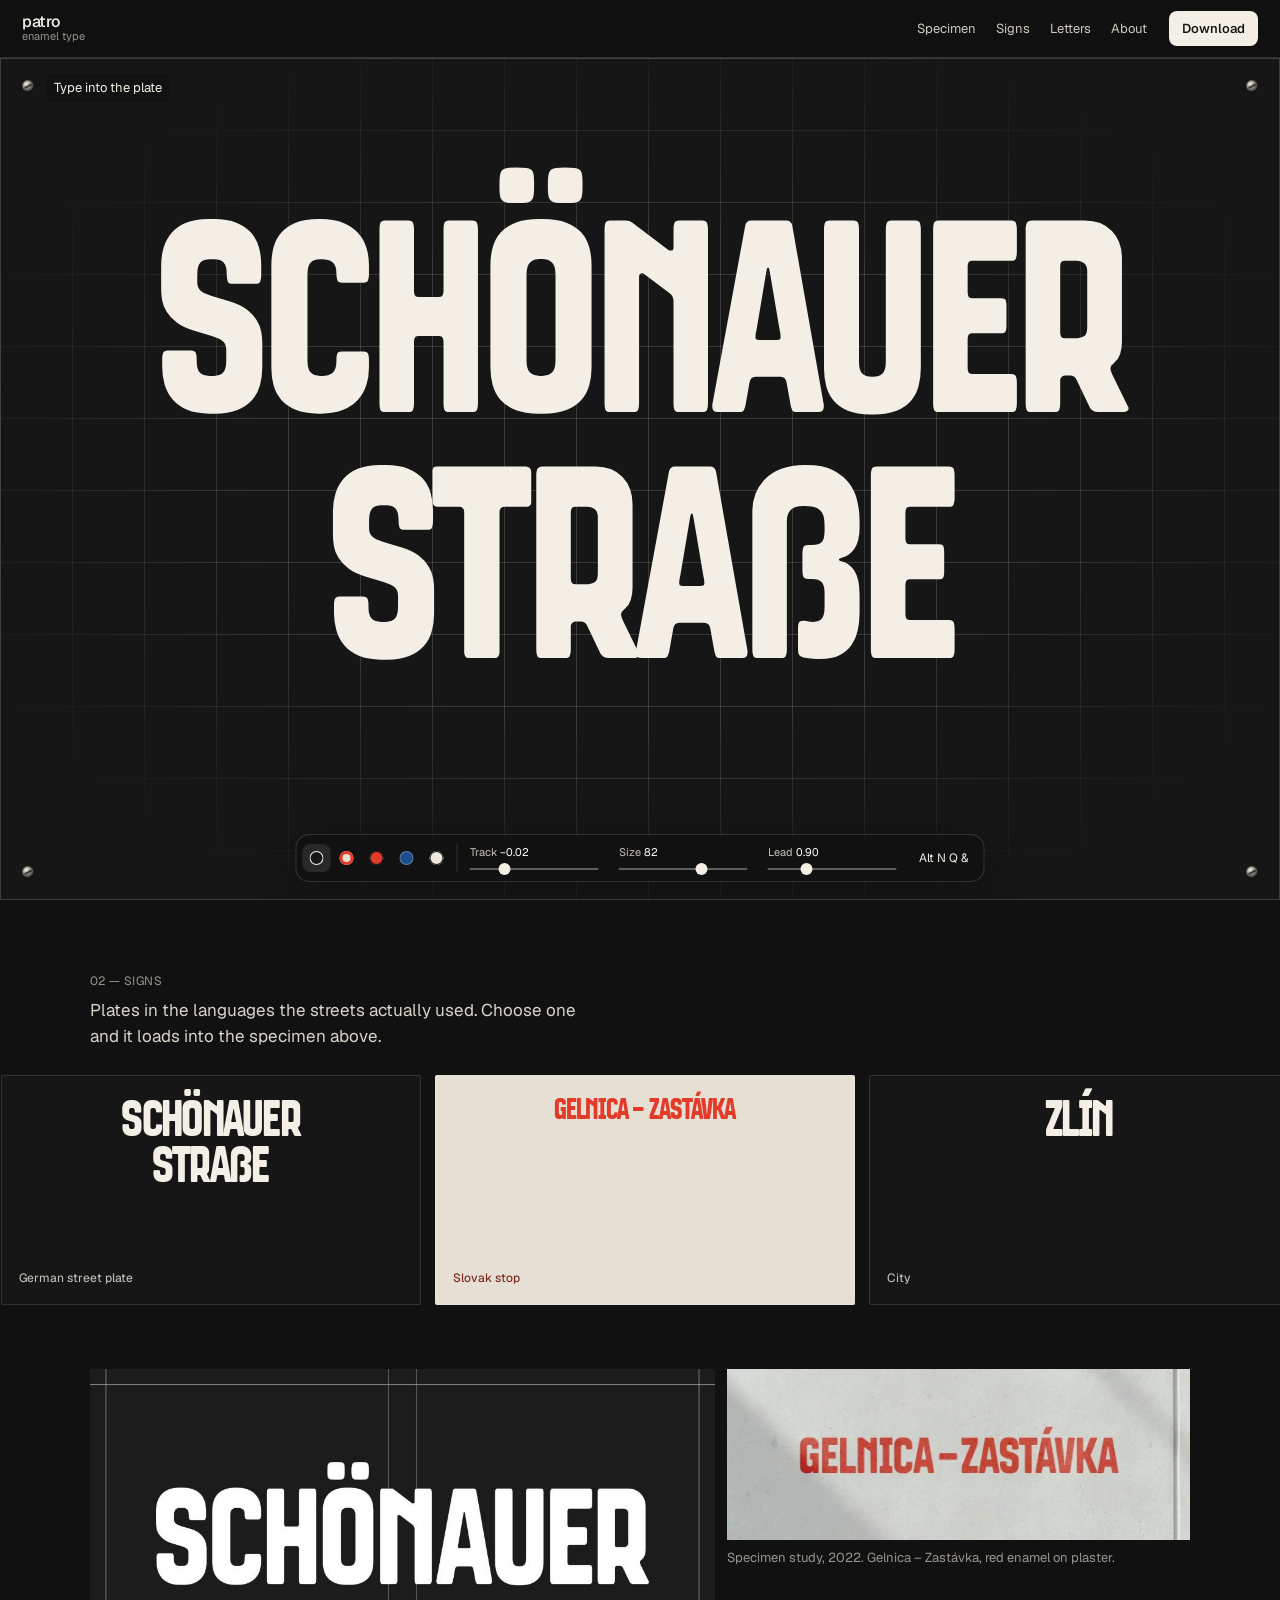
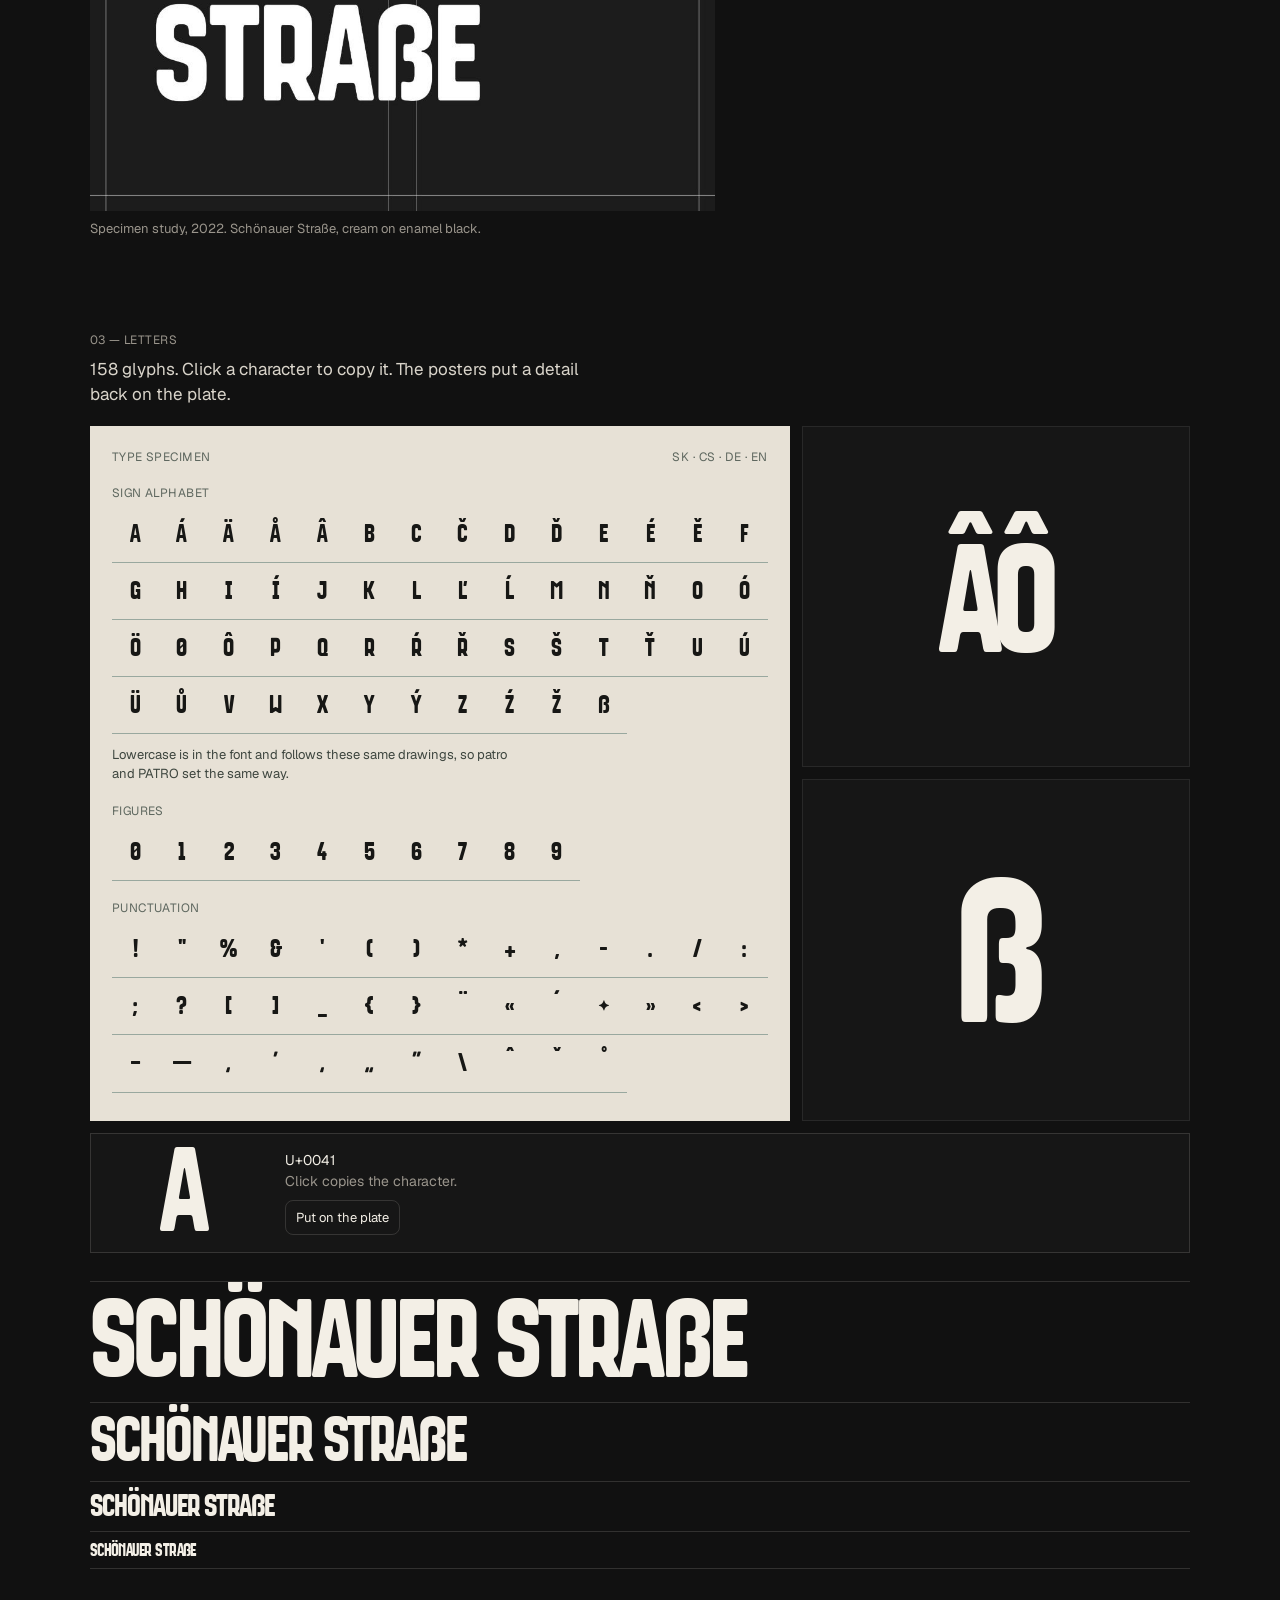
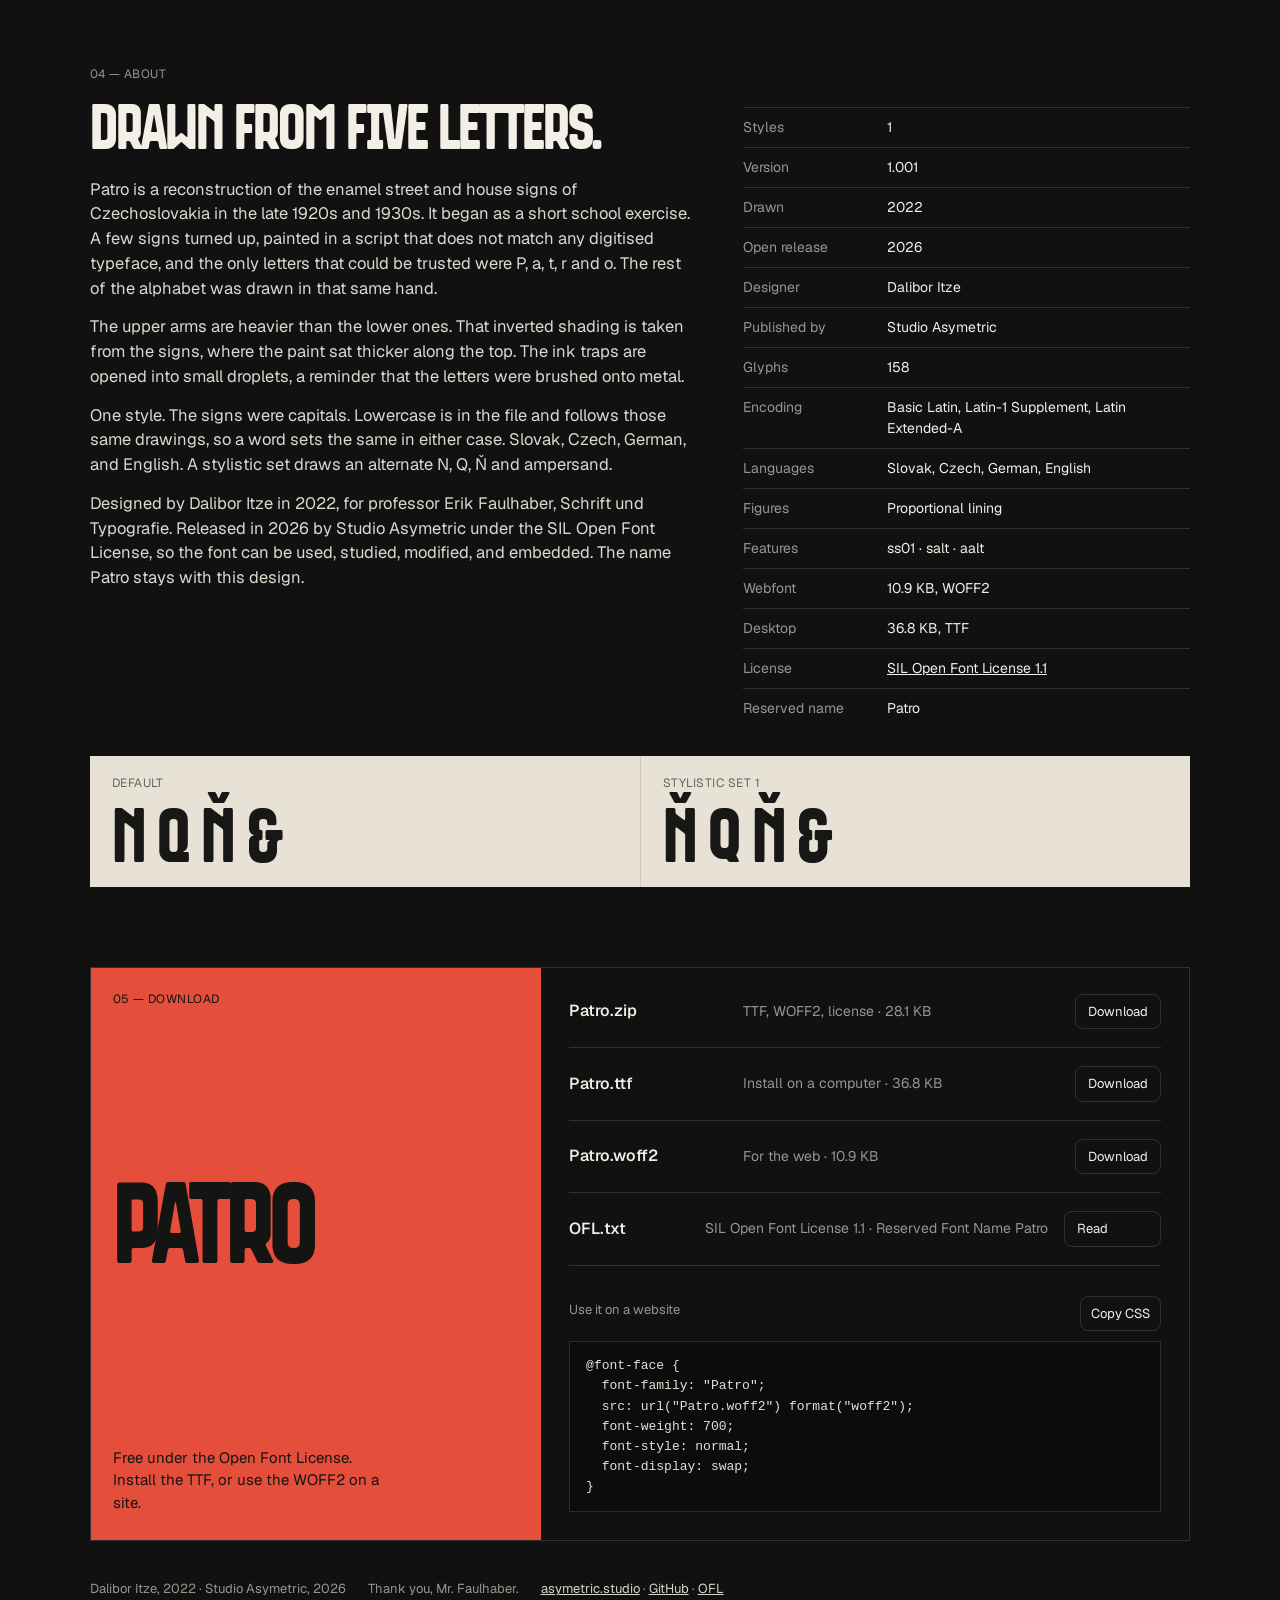
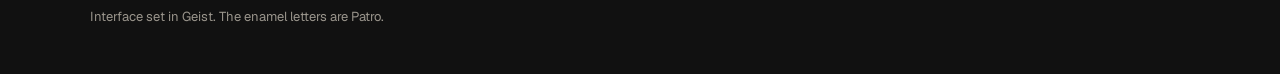
==== index.html @ 63fb7def "Publish Patro as an open enamel specimen. Release the 2022 drawings under the SIL Open Font License " ====
<!DOCTYPE html>
<html lang="en">
<head>
  <meta charset="utf-8">
  <meta name="viewport" content="width=device-width, initial-scale=1">
  <title>Patro — enamel sign typeface</title>
  <meta name="author" content="Dalibor Itze">
  <meta name="description" content="Patro is a free typeface reconstructed from Czechoslovak enamel signs of the late 1920s and 1930s. Type a sign, then download the font.">
  <link rel="canonical" href="https://patro.asymetric.studio/">
  <meta property="og:title" content="Patro — enamel sign typeface">
  <meta property="og:description" content="A free reconstruction of Czechoslovak enamel signs. Type into the plate, then take the font home.">
  <meta property="og:image" content="https://patro.asymetric.studio/og.jpg">
  <meta property="og:url" content="https://patro.asymetric.studio/">
  <meta property="og:type" content="website">
  <meta name="twitter:card" content="summary_large_image">
  <meta name="theme-color" content="#111111">
  <link rel="icon" href="/favicon-32.png" type="image/png" sizes="32x32">
  <link rel="apple-touch-icon" href="/apple-touch-icon.png">
  <link rel="manifest" href="/site.webmanifest">
  <link rel="preload" href="/fonts/Patro.woff2" as="font" type="font/woff2" crossorigin>
  <link rel="stylesheet" href="/css/site.css">
</head>
<body>
  <a class="skip" href="#editor">Skip to the sign</a>

  <header class="nav">
    <a class="brand" href="#specimen">
      <span class="brand-name">patro</span>
      <span class="brand-meta">enamel type</span>
    </a>
    <nav class="nav-links" aria-label="Sections">
      <a href="#specimen">Specimen</a>
      <a href="#signs">Signs</a>
      <a href="#letters">Letters</a>
      <a href="#about">About</a>
    </nav>
    <a class="nav-download" href="/download/Patro.zip" download="Patro.zip">Download</a>
  </header>

  <main>
    <section class="stage" id="specimen" data-ink="noir">
      <span class="screw s1" aria-hidden="true"></span>
      <span class="screw s2" aria-hidden="true"></span>
      <span class="screw s3" aria-hidden="true"></span>
      <span class="screw s4" aria-hidden="true"></span>
      <p class="hint" id="hint">Type into the plate</p>
      <div
        id="editor"
        class="editor live-type"
        contenteditable="true"
        role="textbox"
        aria-multiline="true"
        aria-label="Sign text"
        spellcheck="false"
        autocorrect="off"
        autocapitalize="off"
      >SCHÖNAUER
STRAßE</div>

      <div class="dock" role="toolbar" aria-label="Sign controls">
        <div class="inks" role="radiogroup" aria-label="Plate colour">
          <button type="button" class="ink" role="radio" data-ink="noir" aria-checked="true" aria-label="Noir, cream on black"></button>
          <button type="button" class="ink" role="radio" data-ink="rouge" aria-checked="false" aria-label="Rouge, red on plaster"></button>
          <button type="button" class="ink" role="radio" data-ink="brick" aria-checked="false" aria-label="Brick, black on red"></button>
          <button type="button" class="ink" role="radio" data-ink="cislo" aria-checked="false" aria-label="House number, blue on cream"></button>
          <button type="button" class="ink" role="radio" data-ink="paper" aria-checked="false" aria-label="Paper, black on a workshop sheet"></button>
        </div>
        <label class="slider">
          <span>Track <output id="trackOut">−0.02</output></span>
          <input id="track" type="range" min="-8" max="16" step="1" value="-2" aria-label="Tracking">
        </label>
        <label class="slider">
          <span>Size <output id="sizeOut">82</output></span>
          <input id="size" type="range" min="48" max="100" step="1" value="82" aria-label="Size">
        </label>
        <label class="slider">
          <span>Lead <output id="leadOut">0.90</output></span>
          <input id="lead" type="range" min="78" max="120" step="1" value="90" aria-label="Leading">
        </label>
        <button type="button" class="dock-toggle" id="ss01" aria-pressed="false" title="Alternate drawings for N, Q, Ň and ampersand">Alt N Q &amp;</button>
        <p class="missing" id="missing" hidden></p>
      </div>
    </section>

    <section id="signs" class="block">
      <div class="sec-head">
        <p class="sec-kicker">02 — Signs</p>
        <p class="sec-lead">Plates in the languages the streets actually used. Choose one and it loads into the specimen above.</p>
      </div>
      <div class="rail" id="rail" tabindex="0" aria-label="Sign showcases"></div>
    </section>

    <section class="studies" aria-label="Specimen studies">
      <figure class="study">
        <img src="/media/schonauer.jpg" width="1024" height="724" alt="Schönauer Straße set in Patro, cream letters on a black plate with a drawing grid.">
        <figcaption>Specimen study, 2022. Schönauer Straße, cream on enamel black.</figcaption>
      </figure>
      <figure class="study">
        <img src="/media/gelnica.jpg" width="1024" height="377" alt="Gelnica – Zastávka set in Patro, red letters on a plaster wall." loading="lazy">
        <figcaption>Specimen study, 2022. Gelnica – Zastávka, red enamel on plaster.</figcaption>
      </figure>
    </section>

    <section id="letters" class="block">
      <div class="sec-head">
        <p class="sec-kicker">03 — Letters</p>
        <p class="sec-lead">158 glyphs. Click a character to copy it. The posters put a detail back on the plate.</p>
      </div>

      <div class="letters-top">
        <div class="sheet">
          <header class="sheet-head">
            <span>Type specimen</span>
            <span>SK · CS · DE · EN</span>
          </header>
          <p class="sheet-label">Sign alphabet</p>
          <div class="glyphs" id="glyphsUpper"></div>
          <p class="sheet-note">Lowercase is in the font and follows these same drawings, so patro and PATRO set the same way.</p>
          <p class="sheet-label">Figures</p>
          <div class="glyphs" id="glyphsFigures"></div>
          <p class="sheet-label">Punctuation</p>
          <div class="glyphs" id="glyphsPunct"></div>
          <div id="glyphsMoreWrap" hidden>
            <p class="sheet-label">More</p>
            <div class="glyphs" id="glyphsMore"></div>
          </div>
          <noscript><p>The character map is drawn with JavaScript. The font files further down can be downloaded without it.</p></noscript>
        </div>
        <div class="posters">
          <button type="button" class="poster live-type" data-text="ÂÔ" data-ink="noir">ÂÔ</button>
          <button type="button" class="poster live-type poster-sz" data-text="ß" data-ink="noir">ß</button>
        </div>
      </div>

      <div class="inspector" id="inspector" hidden>
        <span class="inspector-char live-type" id="inspectorChar">A</span>
        <div class="inspector-copy">
          <p id="inspectorCode">U+0041</p>
          <p id="inspectorStatus">Click copies the character.</p>
          <button type="button" id="putOnPlate">Put on the plate</button>
        </div>
      </div>

      <div class="waterfall" aria-label="Sizes">
        <p class="live-type" style="font-size: clamp(64px, 9vw, 112px)">SCHÖNAUER STRAßE</p>
        <p class="live-type" style="font-size: clamp(40px, 5vw, 64px)">SCHÖNAUER STRAßE</p>
        <p class="live-type" style="font-size: 32px">SCHÖNAUER STRAßE</p>
        <p class="live-type" style="font-size: 18px">SCHÖNAUER STRAßE</p>
      </div>
    </section>

    <section id="about" class="block">
      <div class="sec-head">
        <p class="sec-kicker">04 — About</p>
      </div>
      <div class="about-grid">
        <div class="essay">
          <h1 class="about-display live-type">Drawn from five letters.</h1>
          <p>Patro is a reconstruction of the enamel street and house signs of Czechoslovakia in the late 1920s and 1930s. It began as a short school exercise. A few signs turned up, painted in a script that does not match any digitised typeface, and the only letters that could be trusted were P, a, t, r and o. The rest of the alphabet was drawn in that same hand.</p>
          <p>The upper arms are heavier than the lower ones. That inverted shading is taken from the signs, where the paint sat thicker along the top. The ink traps are opened into small droplets, a reminder that the letters were brushed onto metal.</p>
          <p>One style. The signs were capitals. Lowercase is in the file and follows those same drawings, so a word sets the same in either case. Slovak, Czech, German, and English. A stylistic set draws an alternate N, Q, Ň and ampersand.</p>
          <p>Designed by Dalibor Itze in 2022, for professor Erik Faulhaber, Schrift und Typografie. Released in 2026 by Studio Asymetric under the SIL Open Font License, so the font can be used, studied, modified, and embedded. The name Patro stays with this design.</p>
        </div>
        <dl class="specs">
          <div><dt>Styles</dt><dd>1</dd></div>
          <div><dt>Version</dt><dd>1.001</dd></div>
          <div><dt>Drawn</dt><dd>2022</dd></div>
          <div><dt>Open release</dt><dd>2026</dd></div>
          <div><dt>Designer</dt><dd>Dalibor Itze</dd></div>
          <div><dt>Published by</dt><dd>Studio Asymetric</dd></div>
          <div><dt>Glyphs</dt><dd>158</dd></div>
          <div><dt>Encoding</dt><dd>Basic Latin, Latin-1 Supplement, Latin Extended-A</dd></div>
          <div><dt>Languages</dt><dd>Slovak, Czech, German, English</dd></div>
          <div><dt>Figures</dt><dd>Proportional lining</dd></div>
          <div><dt>Features</dt><dd>ss01 · salt · aalt</dd></div>
          <div><dt>Webfont</dt><dd>10.9 KB, WOFF2</dd></div>
          <div><dt>Desktop</dt><dd>36.8 KB, TTF</dd></div>
          <div><dt>License</dt><dd><a href="/fonts/OFL.txt">SIL Open Font License 1.1</a></dd></div>
          <div><dt>Reserved name</dt><dd>Patro</dd></div>
        </dl>
      </div>

      <div class="alts" aria-label="Stylistic set 1">
        <figure>
          <figcaption>Default</figcaption>
          <p class="alt-sample">N Q Ň &amp;</p>
        </figure>
        <figure>
          <figcaption>Stylistic set 1</figcaption>
          <p class="alt-sample alt-ss01">N Q Ň &amp;</p>
        </figure>
      </div>
    </section>

    <section id="download" class="get" aria-labelledby="download-title">
      <div class="get-plate">
        <p class="get-kicker">05 — Download</p>
        <h2 id="download-title" class="get-word live-type">PATRO</h2>
        <p class="get-note">Free under the Open Font License. Install the TTF, or use the WOFF2 on a site.</p>
      </div>
      <div class="get-files">
        <a class="file" href="/download/Patro.zip" download="Patro.zip">
          <span class="file-name">Patro.zip</span>
          <span class="file-meta">TTF, WOFF2, license · 28.1 KB</span>
          <span class="file-go">Download</span>
        </a>
        <a class="file" href="/fonts/Patro.ttf" download="Patro.ttf">
          <span class="file-name">Patro.ttf</span>
          <span class="file-meta">Install on a computer · 36.8 KB</span>
          <span class="file-go">Download</span>
        </a>
        <a class="file" href="/fonts/Patro.woff2" download="Patro.woff2">
          <span class="file-name">Patro.woff2</span>
          <span class="file-meta">For the web · 10.9 KB</span>
          <span class="file-go">Download</span>
        </a>
        <a class="file" href="/fonts/OFL.txt">
          <span class="file-name">OFL.txt</span>
          <span class="file-meta">SIL Open Font License 1.1 · Reserved Font Name Patro</span>
          <span class="file-go">Read</span>
        </a>

        <div class="snippet">
          <div class="snippet-bar">
            <span>Use it on a website</span>
            <button type="button" id="copyCss">Copy CSS</button>
          </div>
          <pre id="cssSnippet">@font-face {
  font-family: "Patro";
  src: url("Patro.woff2") format("woff2");
  font-weight: 700;
  font-style: normal;
  font-display: swap;
}</pre>
        </div>
      </div>
    </section>
  </main>

  <footer class="colophon">
    <p>Dalibor Itze, 2022 · Studio Asymetric, 2026</p>
    <p>Thank you, Mr. Faulhaber.</p>
    <p>
      <a href="https://asymetric.studio">asymetric.studio</a>
      <span aria-hidden="true"> · </span>
      <a href="https://github.com/studio-asymetric/patro">GitHub</a>
      <span aria-hidden="true"> · </span>
      <a href="/fonts/OFL.txt">OFL</a>
    </p>
    <p class="colophon-quiet">Interface set in Geist. The enamel letters are Patro.</p>
  </footer>

  <script src="/js/site.js"></script>
</body>
</html>
---- css/site.css ----
@font-face {
  font-family: "Patro";
  src: url("/fonts/Patro.woff2") format("woff2"),
       url("/fonts/Patro.ttf") format("truetype");
  font-weight: 700;
  font-style: normal;
  font-display: swap;
}

@font-face {
  font-family: Geist;
  src: url("/fonts/Geist-latin.woff2") format("woff2");
  font-weight: 100 900;
  font-style: normal;
  font-display: swap;
  unicode-range: U+0000-00FF, U+0131, U+0152-0153, U+02BB-02BC, U+02C6, U+02DA, U+02DC, U+0304, U+0308, U+0329, U+2000-206F, U+20AC, U+2122, U+2191, U+2193, U+2212, U+2215, U+FEFF, U+FFFD;
}

@font-face {
  font-family: Geist;
  src: url("/fonts/Geist-latin-ext.woff2") format("woff2");
  font-weight: 100 900;
  font-style: normal;
  font-display: swap;
  unicode-range: U+0100-02BA, U+02BD-02C5, U+02C7-02CC, U+02CE-02D7, U+02DD-02FF, U+0304, U+0308, U+0329, U+1D00-1DBF, U+1E00-1E9F, U+1EF2-1EFF, U+2020, U+20A0-20AB, U+20AD-20C0, U+2113, U+2C60-2C7F, U+A720-A7FF;
}

:root {
  --bg: #111111;
  --cream: #f3efe6;
  --muted: #9a958c;
  --line: rgba(243, 239, 230, 0.14);
  --red: #e23b2a;
  --plaster: #e6e0d4;
  --cobalt: #1d4e89;
  --sheet: #e7e1d6;
  --grid-teal: rgba(90, 122, 116, 0.55);
  --dock: rgba(17, 17, 17, 0.9);
  --nav-h: 58px;
  color-scheme: dark;
}

*,
*::before,
*::after { box-sizing: border-box; }

html { scroll-behavior: smooth; }

body {
  margin: 0;
  background: var(--bg);
  color: var(--cream);
  font-family: Geist, "Segoe UI", system-ui, sans-serif;
  font-weight: 400;
  font-size: 16px;
  line-height: 1.5;
  text-rendering: optimizeLegibility;
}

::selection {
  background: var(--red);
  color: var(--cream);
}

:focus-visible {
  outline: 2px solid var(--red);
  outline-offset: 3px;
}

button,
input { font: inherit; color: inherit; }

a { color: inherit; }

img { max-width: 100%; height: auto; display: block; }

.live-type,
.alt-sample,
.editor,
.glyph,
.poster,
.get-word {
  font-family: "Patro", sans-serif;
  font-weight: 700;
  font-synthesis: none;
}

body[data-ss01="on"] .live-type {
  font-feature-settings: "ss01" 1;
}

.skip {
  position: absolute;
  left: 12px;
  top: -48px;
  background: var(--cream);
  color: #141413;
  padding: 8px 12px;
  z-index: 40;
}

.skip:focus { top: 10px; }

/* Navigation */

.nav {
  position: sticky;
  top: 0;
  z-index: 20;
  height: var(--nav-h);
  display: flex;
  align-items: center;
  gap: 22px;
  padding: 0 22px;
  background: rgba(17, 17, 17, 0.92);
  backdrop-filter: blur(16px);
  border-bottom: 1px solid var(--line);
}

.brand {
  display: flex;
  flex-direction: column;
  text-decoration: none;
  line-height: 1.05;
  min-width: 92px;
}

.brand-name {
  font-size: 16px;
  font-weight: 520;
  letter-spacing: -0.02em;
}

.brand-meta {
  font-size: 11px;
  color: var(--muted);
}

.nav-links {
  display: flex;
  gap: 20px;
  margin-left: auto;
}

.nav-links a {
  text-decoration: none;
  font-size: 13px;
  color: #cfcabe;
}

.nav-links a:hover { color: white; }

.nav-download {
  text-decoration: none;
  background: var(--cream);
  color: #161616;
  font-size: 13px;
  font-weight: 560;
  padding: 8px 13px;
  border-radius: 8px;
}

.nav-download:hover { background: var(--red); color: var(--cream); }

/* Stage */

.stage {
  scroll-margin-top: var(--nav-h);
  --plate: #161616;
  --ink: #f3efe6;
  --grid: rgba(243, 239, 230, 0.16);
  --rim: rgba(243, 239, 230, 0.18);
  --quiet: rgba(243, 239, 230, 0.66);
  position: relative;
  min-height: calc(100svh - var(--nav-h));
  display: flex;
  align-items: center;
  justify-content: center;
  padding: 64px 7vw 124px;
  background: var(--plate);
  color: var(--ink);
  box-shadow: inset 0 0 0 1px var(--rim);
  cursor: text;
  overflow: hidden;
}

.stage[data-ink="rouge"] {
  --plate: #e6e0d4;
  --ink: #e23b2a;
  --grid: rgba(20, 20, 19, 0.12);
  --rim: rgba(20, 20, 19, 0.18);
  --quiet: #7a241c;
}

.stage[data-ink="brick"] {
  --plate: #e23b2a;
  --ink: #141413;
  --grid: rgba(20, 20, 19, 0.16);
  --rim: rgba(20, 20, 19, 0.28);
  --quiet: rgba(20, 20, 19, 0.72);
}

.stage[data-ink="cislo"] {
  --plate: #f4f0e6;
  --ink: #1d4e89;
  --grid: rgba(29, 78, 137, 0.18);
  --rim: rgba(29, 78, 137, 0.28);
  --quiet: #163e6e;
}

.stage[data-ink="paper"] {
  --plate: #efeae1;
  --ink: #171715;
  --grid: rgba(90, 122, 116, 0.55);
  --rim: rgba(20, 20, 19, 0.16);
  --quiet: rgba(20, 20, 19, 0.62);
}

.stage::before {
  content: "";
  position: absolute;
  inset: 0;
  background-image:
    linear-gradient(var(--grid) 1px, transparent 1px),
    linear-gradient(90deg, var(--grid) 1px, transparent 1px);
  background-size: 72px 72px;
  mask-image: radial-gradient(ellipse at center, #000 42%, transparent 80%);
  pointer-events: none;
}

.hint {
  position: absolute;
  top: 16px;
  left: 46px;
  margin: 0;
  z-index: 2;
  font-size: 13px;
  color: var(--cream);
  background: rgba(17, 17, 17, 0.78);
  border-radius: 6px;
  padding: 4px 8px;
  pointer-events: none;
}

.hint.is-gone { display: none; }

.editor {
  position: relative;
  z-index: 2;
  margin: 0;
  max-width: 100%;
  text-align: center;
  white-space: pre;
  font-size: clamp(48px, 10vw, 140px);
  line-height: var(--lead, 0.9);
  letter-spacing: var(--track, -0.02em);
  caret-color: var(--red);
  outline: none;
}

.stage[data-ink="brick"] .editor,
.stage[data-ink="paper"] .editor { caret-color: var(--ink); }

.editor:focus-visible {
  outline: none;
}

.screw {
  position: absolute;
  z-index: 2;
  width: 12px;
  height: 12px;
  border-radius: 50%;
  background:
    radial-gradient(circle at 35% 32%, #f4f0e6, #8a857c 42%, #2c2b28 74%);
  box-shadow: inset 0 0 0 1px rgba(0, 0, 0, 0.45), 0 1px 1px rgba(0, 0, 0, 0.35);
  pointer-events: none;
}

.screw::after {
  content: "";
  position: absolute;
  left: 2px;
  right: 2px;
  top: 50%;
  height: 1.5px;
  background: rgba(20, 20, 19, 0.72);
  transform: translateY(-50%) rotate(-28deg);
}

.s1 { top: 22px; left: 22px; }
.s2 { top: 22px; right: 22px; }
.s3 { bottom: 22px; left: 22px; }
.s4 { bottom: 22px; right: 22px; }

.dock {
  position: absolute;
  z-index: 3;
  left: 50%;
  bottom: 18px;
  transform: translateX(-50%);
  width: max-content;
  max-width: calc(100% - 20px);
  display: flex;
  align-items: center;
  gap: 4px;
  padding: 6px;
  border-radius: 14px;
  background: var(--dock);
  color: var(--cream);
  border: 1px solid rgba(255, 255, 255, 0.14);
  box-shadow: 0 10px 40px rgba(0, 0, 0, 0.28);
  overflow-x: auto;
  cursor: default;
}

.inks {
  display: flex;
  gap: 2px;
  padding-right: 6px;
  border-right: 1px solid var(--line);
}

.ink {
  width: 28px;
  height: 28px;
  border: 0;
  border-radius: 8px;
  background: transparent;
  cursor: pointer;
  position: relative;
}

.ink::before {
  content: "";
  position: absolute;
  inset: 7px;
  border-radius: 50%;
  box-shadow: inset 0 0 0 1px rgba(255, 255, 255, 0.28);
}

.ink[data-ink="noir"]::before { background: #161616; box-shadow: inset 0 0 0 1px #f3efe6; }
.ink[data-ink="rouge"]::before { background: #e6e0d4; box-shadow: inset 0 0 0 3px #e23b2a; }
.ink[data-ink="brick"]::before { background: #e23b2a; box-shadow: inset 0 0 0 1px #141413; }
.ink[data-ink="cislo"]::before { background: #1d4e89; }
.ink[data-ink="paper"]::before { background: #efeae1; box-shadow: inset 0 0 0 1px #171715; }

.ink[aria-checked="true"] { background: rgba(255, 255, 255, 0.1); }

.slider {
  display: flex;
  flex-direction: column;
  gap: 2px;
  padding: 2px 8px 4px;
  font-size: 11px;
  color: #c8c3b8;
  min-width: 108px;
}

.slider output { color: white; font-variant-numeric: tabular-nums; }

input[type="range"] {
  -webkit-appearance: none;
  appearance: none;
  width: 100%;
  height: 2px;
  margin: 6px 0 0;
  background: rgba(255, 255, 255, 0.32);
  border-radius: 99px;
}

input[type="range"]::-webkit-slider-thumb {
  -webkit-appearance: none;
  width: 12px;
  height: 12px;
  border-radius: 50%;
  background: var(--cream);
  border: 0;
  cursor: pointer;
}

input[type="range"]::-moz-range-thumb {
  width: 12px;
  height: 12px;
  border: 0;
  border-radius: 50%;
  background: var(--cream);
  cursor: pointer;
}

.dock-toggle {
  border: 0;
  background: transparent;
  border-radius: 8px;
  padding: 8px 10px;
  font-size: 12px;
  white-space: nowrap;
  cursor: pointer;
}

.dock-toggle[aria-pressed="true"] {
  background: var(--cream);
  color: #161616;
}

.missing {
  margin: 0;
  padding: 0 8px;
  font-size: 12px;
  color: #ffb4a8;
  white-space: nowrap;
}

/* Sections */

.block { padding: 72px 0 24px; }

.sec-head {
  padding: 0 7vw 18px;
  display: grid;
  gap: 8px;
  max-width: 760px;
}

.sec-kicker {
  margin: 0;
  font-size: 12px;
  letter-spacing: 0.04em;
  text-transform: uppercase;
  color: var(--muted);
}

.sec-lead {
  margin: 0;
  color: #d9d4ca;
  font-size: 17px;
  max-width: 46ch;
}

.rail {
  display: flex;
  gap: 14px;
  overflow-x: auto;
  scroll-snap-type: x mandatory;
  padding: 8px 7vw 28px;
  scrollbar-color: rgba(255, 255, 255, 0.28) transparent;
}

.mini {
  scroll-snap-align: start;
  flex: 0 0 auto;
  width: min(420px, 78vw);
  height: 230px;
  border: 0;
  border-radius: 2px;
  padding: 22px 18px 18px;
  display: flex;
  flex-direction: column;
  justify-content: space-between;
  text-align: left;
  cursor: pointer;
  box-shadow: inset 0 0 0 1px rgba(255, 255, 255, 0.12);
}

.mini:hover { transform: translateY(-2px); }

.mini-text {
  font-family: "Patro", sans-serif;
  font-weight: 700;
  font-synthesis: none;
  line-height: 0.88;
  letter-spacing: -0.03em;
  white-space: pre;
  text-align: center;
  width: 100%;
}

.mini-cap {
  font-family: Geist, "Segoe UI", sans-serif;
  font-size: 12px;
  font-weight: 450;
  letter-spacing: 0;
}

.mini[data-ink="noir"] .mini-cap { color: rgba(243, 239, 230, 0.78); }
.mini[data-ink="rouge"] .mini-cap { color: #7a241c; }
.mini[data-ink="brick"] .mini-cap { color: rgba(20, 20, 19, 0.78); }
.mini[data-ink="cislo"] .mini-cap { color: #163e6e; }
.mini[data-ink="paper"] .mini-cap { color: rgba(20, 20, 19, 0.7); }

.mini[data-ink="noir"] { background: #161616; color: #f3efe6; }
.mini[data-ink="rouge"] { background: #e6e0d4; color: #e23b2a; }
.mini[data-ink="brick"] { background: #e23b2a; color: #141413; }
.mini[data-ink="cislo"] { background: #f4f0e6; color: #1d4e89; }
.mini[data-ink="paper"] { background: #efeae1; color: #171715; box-shadow: inset 0 0 0 1px rgba(20, 20, 19, 0.12); }

.studies {
  display: grid;
  grid-template-columns: 1.35fr 1fr;
  gap: 12px;
  padding: 12px 7vw 20px;
}

.study { margin: 0; }

.study figcaption {
  margin-top: 8px;
  font-size: 13px;
  color: var(--muted);
}

/* Letters */

.letters-top {
  display: grid;
  grid-template-columns: 1.35fr 0.75fr;
  gap: 12px;
  padding: 0 7vw;
}

.sheet {
  background: var(--sheet);
  color: #171715;
  padding: 22px 22px 28px;
}

.sheet-head,
.sheet-label {
  display: flex;
  justify-content: space-between;
  font-size: 12px;
  letter-spacing: 0.04em;
  text-transform: uppercase;
  color: #5e675f;
}

.sheet-head { margin-bottom: 8px; }
.sheet-label { margin: 18px 0 4px; }

.sheet-note {
  margin: 12px 0 0;
  max-width: 46ch;
  font-size: 13px;
  line-height: 1.45;
  color: #3e463f;
  text-transform: none;
  letter-spacing: 0;
}

.glyphs {
  display: grid;
  grid-template-columns: repeat(auto-fill, minmax(44px, 1fr));
}

.glyph {
  aspect-ratio: 0.82;
  border: 0;
  border-bottom: 1px solid var(--grid-teal);
  background: transparent;
  color: inherit;
  font-size: 26px;
  line-height: 1;
  cursor: pointer;
  padding: 0;
}

.glyph:hover,
.glyph[aria-pressed="true"] {
  background: #161616;
  color: var(--cream);
}

.posters {
  display: grid;
  gap: 12px;
}

.poster {
  border: 0;
  background: #161616;
  color: var(--cream);
  min-height: 240px;
  font-size: clamp(96px, 12vw, 168px);
  line-height: 0.8;
  letter-spacing: -0.04em;
  cursor: pointer;
  box-shadow: inset 0 0 0 1px rgba(255, 255, 255, 0.08);
  padding: 24px 8px 8px;
}

.poster:hover { color: white; }

.poster-sz { font-size: clamp(120px, 16vw, 220px); }

.inspector {
  margin: 12px 7vw 0;
  display: flex;
  align-items: center;
  gap: 28px;
  padding: 8px 8px 8px 22px;
  background: #161616;
  border: 1px solid var(--line);
}

.inspector-char {
  font-size: clamp(72px, 10vw, 120px);
  line-height: 0.85;
  min-width: 1.2em;
  text-align: center;
}

.inspector-copy p {
  margin: 0;
  color: var(--muted);
  font-size: 14px;
}

#inspectorCode { color: var(--cream); }

.inspector button,
#copyCss {
  margin-top: 8px;
  border: 1px solid var(--line);
  background: transparent;
  color: var(--cream);
  border-radius: 8px;
  padding: 7px 10px;
  cursor: pointer;
  font-size: 13px;
}

.inspector button:hover,
#copyCss:hover { border-color: var(--cream); }

.waterfall {
  margin: 28px 7vw 0;
  border-top: 1px solid var(--line);
}

.waterfall p {
  margin: 0;
  padding: 10px 0;
  border-bottom: 1px solid var(--line);
  line-height: 0.9;
  letter-spacing: -0.03em;
  overflow: hidden;
  white-space: nowrap;
}

/* About */

.about-grid {
  display: grid;
  grid-template-columns: 1.15fr 0.85fr;
  gap: 48px;
  padding: 0 7vw;
  align-items: start;
}

.about-display {
  margin: 0 0 18px;
  font-size: clamp(42px, 5vw, 68px);
  line-height: 0.9;
  letter-spacing: -0.03em;
  font-weight: 700;
}

.essay p {
  margin: 0 0 14px;
  max-width: 62ch;
  color: #ddd8ce;
  font-size: 16.5px;
}

.specs { margin: 6px 0 0; }

.specs div {
  display: grid;
  grid-template-columns: 132px 1fr;
  gap: 12px;
  padding: 9px 0;
  border-top: 1px solid var(--line);
  font-size: 14px;
}

.specs dt { color: var(--muted); }
.specs dd { margin: 0; }
.specs a { color: var(--cream); }

.alts {
  margin: 28px 7vw 0;
  display: grid;
  grid-template-columns: 1fr 1fr;
  background: var(--sheet);
  color: #171715;
}

.alts figure {
  margin: 0;
  padding: 18px 22px 10px;
}

.alts figure + figure { border-left: 1px solid rgba(20, 20, 19, 0.12); }

.alts figcaption {
  font-size: 12px;
  letter-spacing: 0.04em;
  text-transform: uppercase;
  color: #5e675f;
}

.alt-sample {
  margin: 8px 0 0;
  font-size: clamp(48px, 6vw, 84px);
  line-height: 1;
  letter-spacing: -0.03em;
}

.alt-ss01 { font-feature-settings: "ss01" 1; }

/* Download */

.get {
  margin: 56px 7vw 28px;
  display: grid;
  grid-template-columns: 0.82fr 1.18fr;
  min-height: 520px;
  border: 1px solid var(--line);
}

.get-plate {
  background: #e64e3c;
  color: #141413;
  padding: 22px 22px 26px;
  display: flex;
  flex-direction: column;
  justify-content: space-between;
  min-height: 420px;
}

.get-kicker {
  margin: 0;
  font-size: 12px;
  letter-spacing: 0.04em;
  text-transform: uppercase;
}

.get-word {
  margin: 0;
  font-size: clamp(72px, 9vw, 132px);
  line-height: 0.8;
  letter-spacing: -0.045em;
}

.get-note {
  margin: 0;
  max-width: 28ch;
  font-size: 15px;
}

.get-files {
  padding: 8px 28px 28px;
  display: flex;
  flex-direction: column;
  justify-content: center;
}

.file {
  display: grid;
  grid-template-columns: minmax(120px, 0.7fr) 1.4fr auto;
  gap: 16px;
  align-items: center;
  padding: 18px 0;
  border-bottom: 1px solid var(--line);
  text-decoration: none;
}

.file-name { font-weight: 560; }

.file-meta {
  color: var(--muted);
  font-size: 14px;
  white-space: nowrap;
}

.file-go {
  border: 1px solid var(--line);
  border-radius: 8px;
  padding: 7px 12px;
  font-size: 13px;
}

.file:hover .file-name { color: #ffb1a4; }
.file:hover .file-go {
  background: var(--cream);
  color: #161616;
  border-color: var(--cream);
}

.snippet { margin-top: 22px; }

.snippet-bar {
  display: flex;
  justify-content: space-between;
  align-items: center;
  color: var(--muted);
  font-size: 13px;
}

.snippet pre {
  margin: 10px 0 0;
  padding: 14px 16px;
  background: #0c0c0c;
  border: 1px solid var(--line);
  overflow-x: auto;
  font-family: ui-monospace, "Cascadia Code", Consolas, monospace;
  font-size: 13px;
  line-height: 1.55;
  color: #e6e1d6;
}

.colophon {
  padding: 10px 7vw 48px;
  display: flex;
  flex-wrap: wrap;
  gap: 8px 22px;
  color: var(--muted);
  font-size: 13px;
}

.colophon p { margin: 0; }
.colophon a { color: #d9d4ca; }
.colophon-quiet { width: 100%; }

@media (max-width: 900px) {
  .letters-top,
  .about-grid,
  .get,
  .studies,
  .alts { grid-template-columns: 1fr; }

  .alts figure + figure { border-left: 0; border-top: 1px solid rgba(20, 20, 19, 0.12); }

  .get-files { padding: 8px 18px 22px; }

  .file { grid-template-columns: 1fr auto; }
  .file-meta { grid-column: 1 / -1; margin-top: -8px; white-space: normal; }
}

@media (max-width: 760px) {
  .nav {
    height: auto;
    flex-wrap: wrap;
    padding: 12px 14px;
    gap: 10px 14px;
  }

  .nav-links {
    order: 3;
    width: 100%;
    margin-left: 0;
    overflow-x: auto;
    gap: 16px;
  }

  .stage {
    min-height: calc(100svh - 96px);
    padding: 56px 16px 118px;
  }

  .s3, .s4 { bottom: 118px; }

  .dock {
    width: calc(100% - 16px);
    flex-wrap: wrap;
    justify-content: center;
    row-gap: 2px;
  }

  .inks { border-right: 0; }

  .hint { left: 16px; }

  .sec-head,
  .rail,
  .studies,
  .letters-top,
  .inspector,
  .waterfall,
  .about-grid,
  .alts,
  .colophon { padding-left: 16px; padding-right: 16px; }

  .get { margin-left: 16px; margin-right: 16px; }

  .inspector { flex-direction: column; align-items: flex-start; gap: 4px; }
}

@media (prefers-reduced-motion: reduce) {
  html { scroll-behavior: auto; }
  .mini { transition: none; }
  .mini:hover { transform: none; }
}
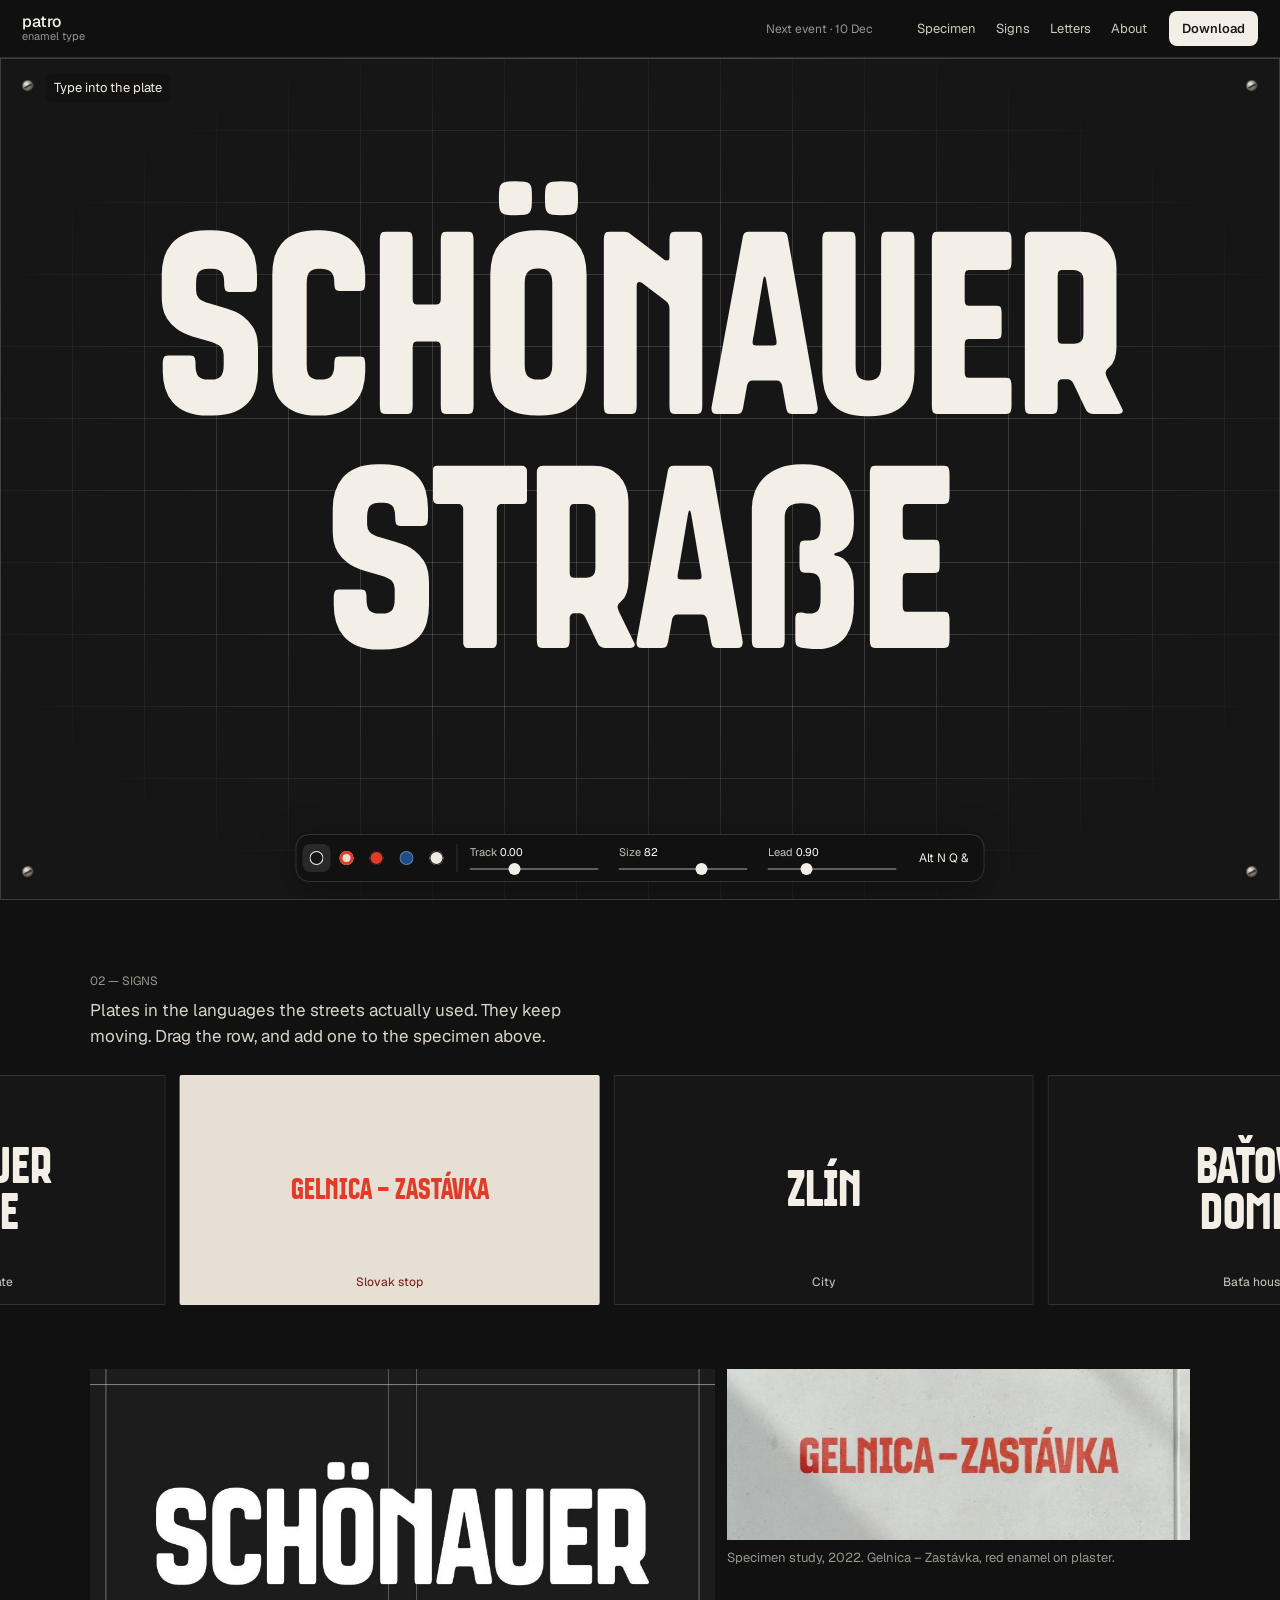
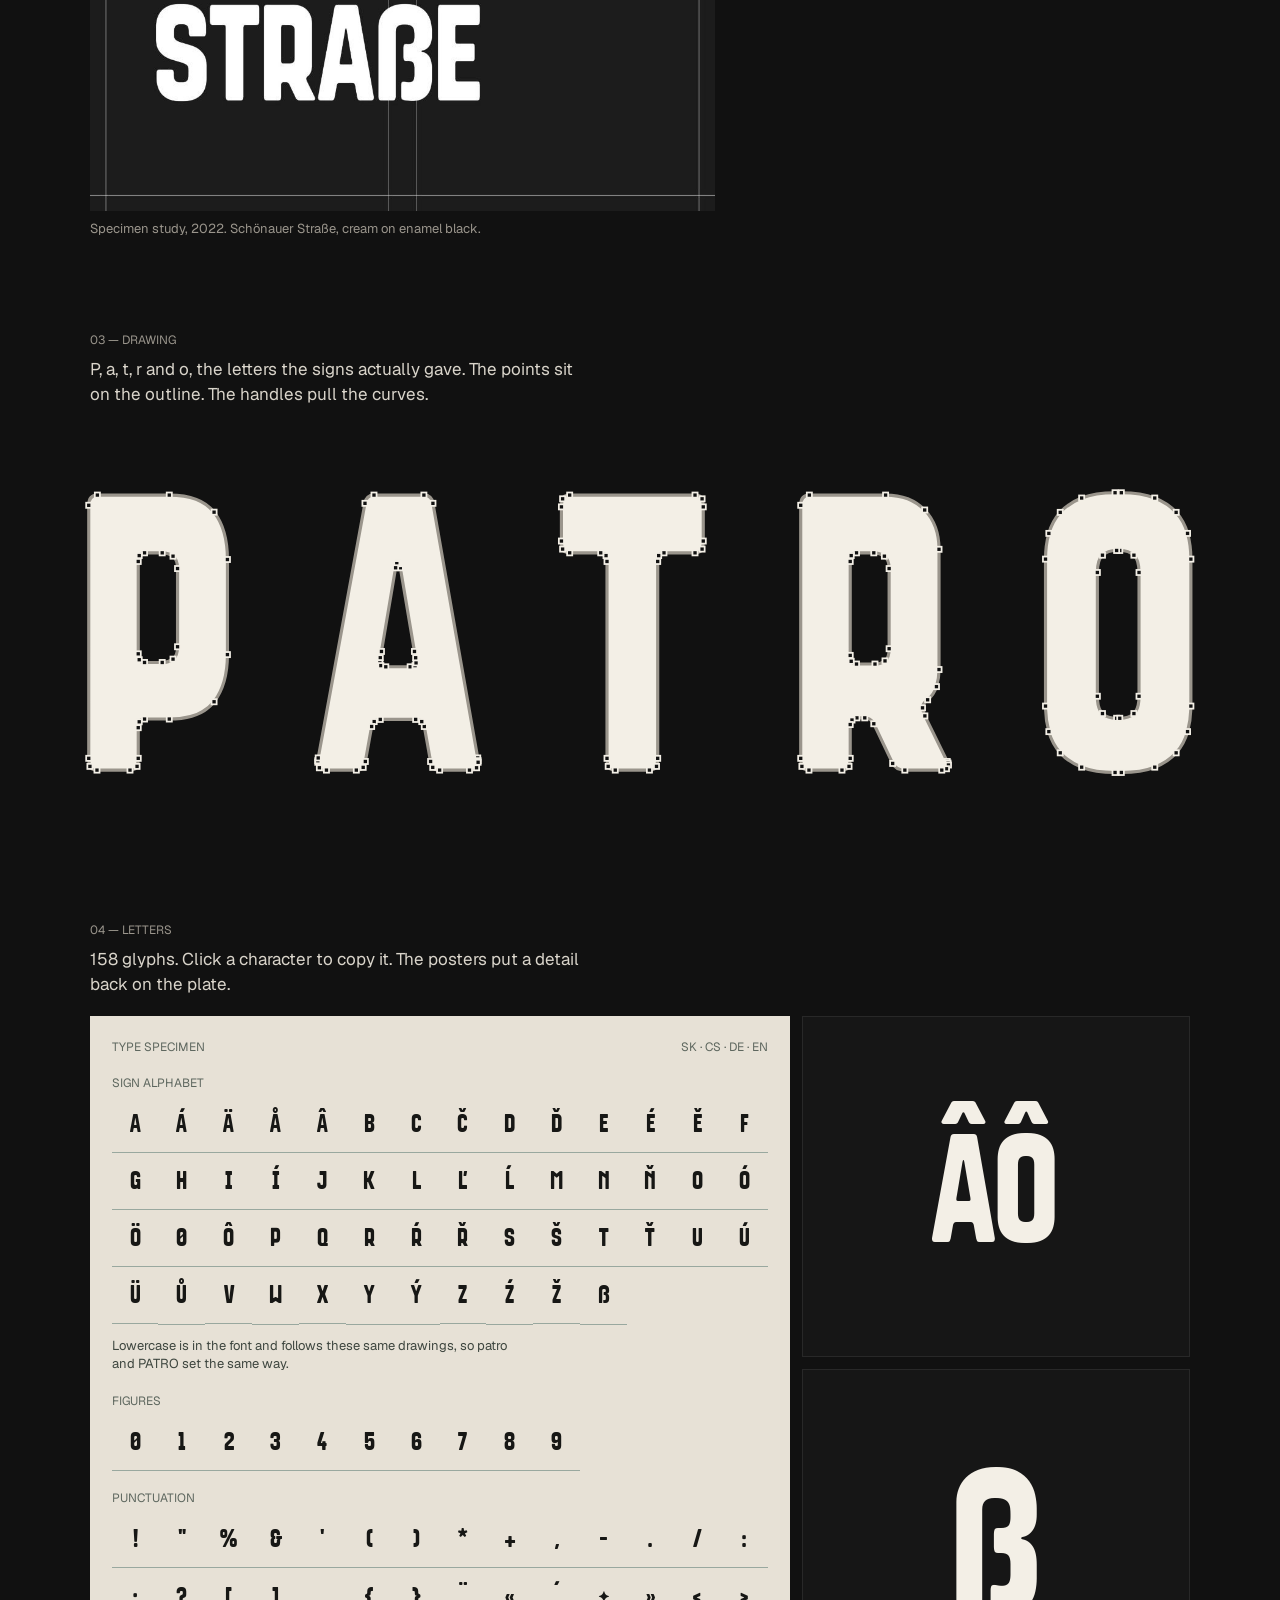
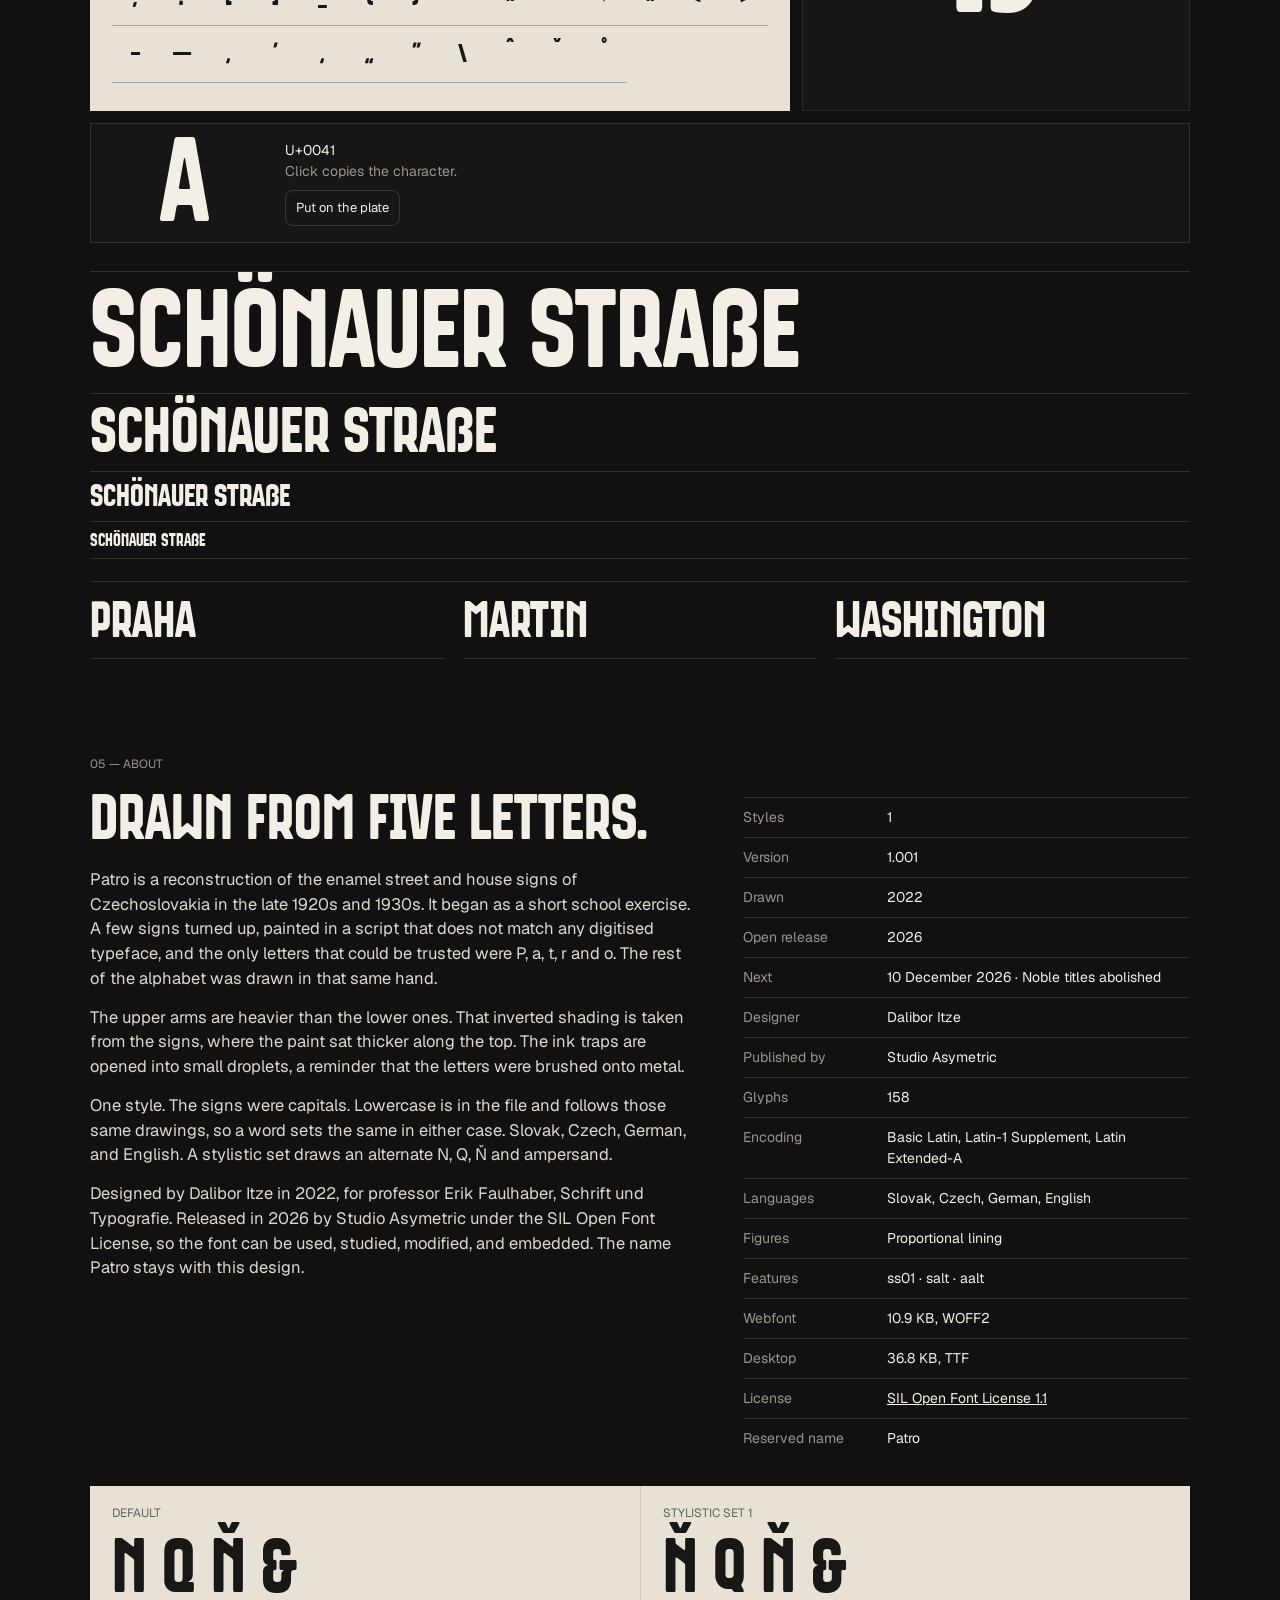
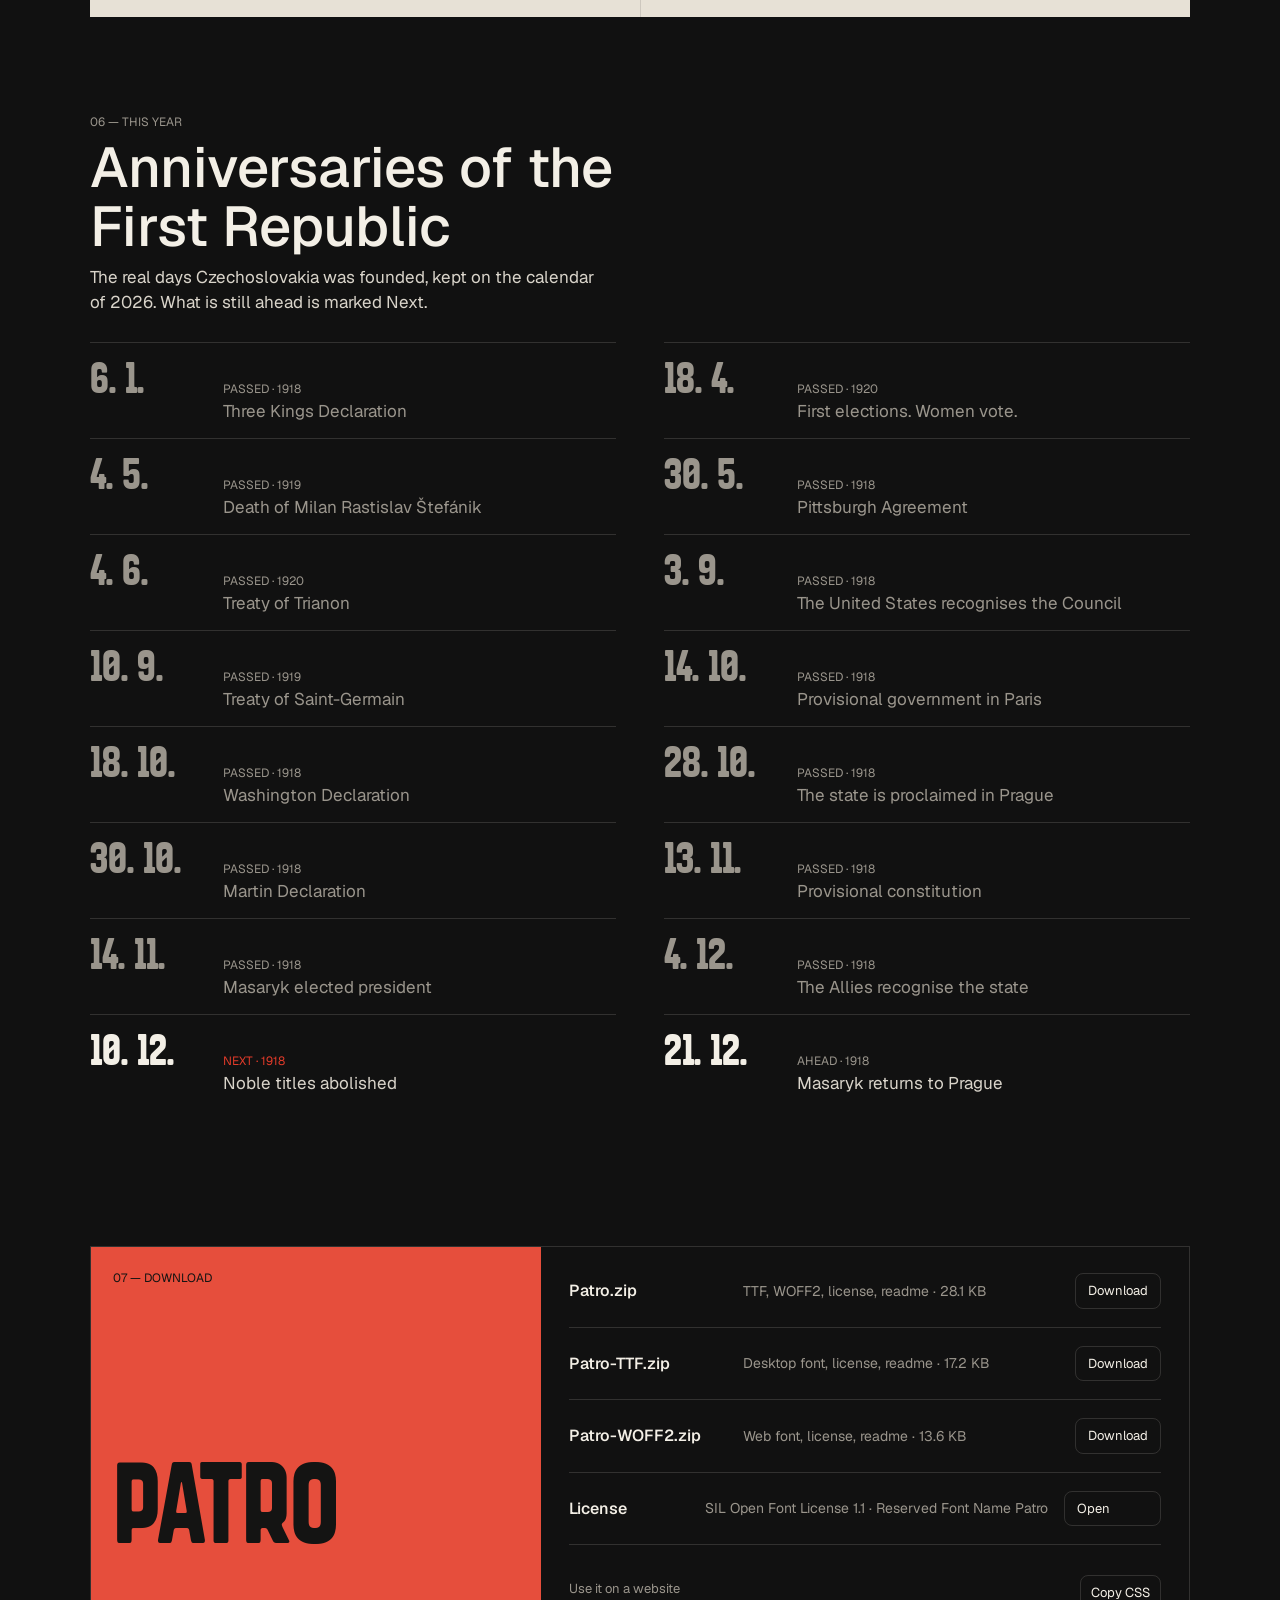
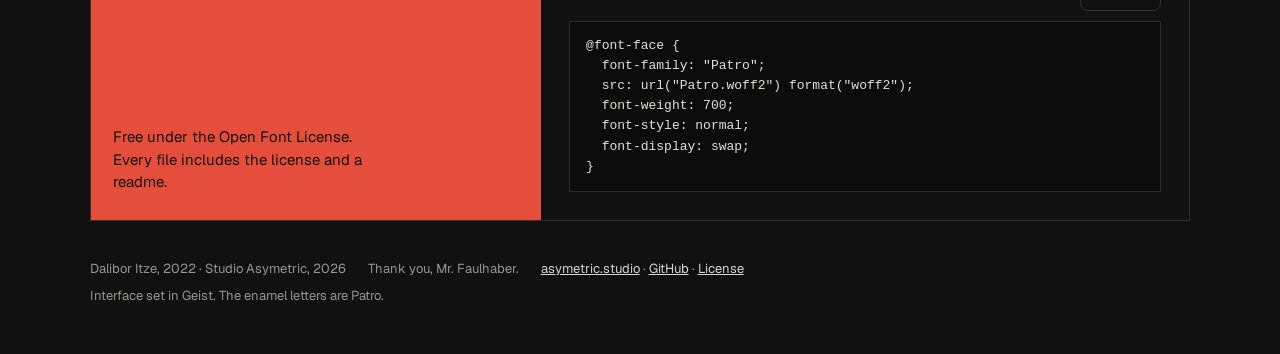
==== commit e6914e80: "Publish the specimen Coolify deploys from main. Downloads include the license and readme, and the li" ====
--- a/index.html
+++ b/index.html
@@ -18,9 +18,26 @@
   <link rel="apple-touch-icon" href="/apple-touch-icon.png">
   <link rel="manifest" href="/site.webmanifest">
   <link rel="preload" href="/fonts/Patro.woff2" as="font" type="font/woff2" crossorigin>
+  <link rel="stylesheet" href="/css/lenis.css">
   <link rel="stylesheet" href="/css/site.css">
+  <script>
+    document.documentElement.classList.add("is-loading");
+    setTimeout(function () {
+      if (document.documentElement.dataset.booted) return;
+      document.documentElement.classList.remove("is-loading");
+      var loader = document.getElementById("loader");
+      if (loader) loader.remove();
+      document.querySelectorAll(".reveal").forEach(function (node) { node.classList.add("is-in"); });
+    }, 4500);
+  </script>
 </head>
 <body>
+  <div class="loader" id="loader">
+    <div class="loader-plate">
+      <p class="loader-word live-type">PATRO</p>
+      <span class="loader-rule" aria-hidden="true"></span>
+    </div>
+  </div>
   <a class="skip" href="#editor">Skip to the sign</a>
 
   <header class="nav">
@@ -28,13 +45,14 @@
       <span class="brand-name">patro</span>
       <span class="brand-meta">enamel type</span>
     </a>
+    <a class="nav-next" href="#year" data-republic-short hidden>Next event</a>
     <nav class="nav-links" aria-label="Sections">
       <a href="#specimen">Specimen</a>
       <a href="#signs">Signs</a>
       <a href="#letters">Letters</a>
       <a href="#about">About</a>
     </nav>
-    <a class="nav-download" href="/download/Patro.zip" download="Patro.zip">Download</a>
+    <a class="nav-download" href="#download">Download</a>
   </header>
 
   <main>
@@ -66,8 +84,8 @@
           <button type="button" class="ink" role="radio" data-ink="paper" aria-checked="false" aria-label="Paper, black on a workshop sheet"></button>
         </div>
         <label class="slider">
-          <span>Track <output id="trackOut">−0.02</output></span>
-          <input id="track" type="range" min="-8" max="16" step="1" value="-2" aria-label="Tracking">
+          <span>Track <output id="trackOut">0.00</output></span>
+          <input id="track" type="range" min="-8" max="16" step="1" value="0" aria-label="Tracking">
         </label>
         <label class="slider">
           <span>Size <output id="sizeOut">82</output></span>
@@ -82,15 +100,17 @@
       </div>
     </section>
 
-    <section id="signs" class="block">
+    <section id="signs" class="block reveal">
       <div class="sec-head">
         <p class="sec-kicker">02 — Signs</p>
-        <p class="sec-lead">Plates in the languages the streets actually used. Choose one and it loads into the specimen above.</p>
-      </div>
-      <div class="rail" id="rail" tabindex="0" aria-label="Sign showcases"></div>
-    </section>
-
-    <section class="studies" aria-label="Specimen studies">
+        <p class="sec-lead">Plates in the languages the streets actually used. They keep moving. Drag the row, and add one to the specimen above.</p>
+      </div>
+      <div class="rail" id="rail" role="region" aria-label="Sign showcases">
+        <div class="rail-track" id="railTrack"></div>
+      </div>
+    </section>
+
+    <section class="studies reveal" aria-label="Specimen studies">
       <figure class="study">
         <img src="/media/schonauer.jpg" width="1024" height="724" alt="Schönauer Straße set in Patro, cream letters on a black plate with a drawing grid.">
         <figcaption>Specimen study, 2022. Schönauer Straße, cream on enamel black.</figcaption>
@@ -101,9 +121,21 @@
       </figure>
     </section>
 
-    <section id="letters" class="block">
-      <div class="sec-head">
-        <p class="sec-kicker">03 — Letters</p>
+
+
+    <section id="drawing" class="block drawing reveal">
+      <div class="sec-head">
+        <p class="sec-kicker">03 — Drawing</p>
+        <p class="sec-lead">P, a, t, r and o, the letters the signs actually gave. The points sit on the outline. The handles pull the curves.</p>
+      </div>
+      <div class="drawing-frame">
+        <svg class="drawing-svg" viewBox="0 0 2997 904" role="img" aria-label="Patro drawn as outlines, with anchor points and curve handles."><g class="draw-paths"><path class="draw-letter" d="M238 672 C230.7 672 226.2 674.3 224.5 679 C222.8 683.7 222 688.7 222 694 L222 772 C222 779.3 221 786.2 219 792.5 C217 798.8 211 802 201 802 L117 802 C107 802 101 798.8 99 792.5 C97 786.2 96 779.3 96 772 L96 128 C96 110.7 103.3 102 118 102 L301 102 C354.3 102 392.3 116.5 415 145.5 C437.7 174.5 449 214.7 449 266 L449 508 C449 558.7 437.7 598.7 415 628 C392.3 657.3 354.3 672 301 672 Z M283 528 C293.7 528 302.8 525.2 310.5 519.5 C318.2 513.8 322 503.3 322 488 L322 289 C322 273.7 318.2 263.2 310.5 257.5 C302.8 251.8 293.7 249 283 249 L238 249 C230.7 249 226.2 251.3 224.5 256 C222.8 260.7 222 265.7 222 271 L222 506 C222 511.3 222.8 516.3 224.5 521 C226.2 525.7 230.7 528 238 528 Z" /><path class="draw-letter" d="M799 123 C801 109 808.7 102 822 102 L949 102 C962.3 102 970 109 972 123 L1086 771 C1086.7 774.3 1087 776.7 1087 778 C1087 779.3 1087 780.7 1087 782 C1087 787.3 1085.7 792 1083 796 C1080.3 800 1074.3 802 1065 802 L989 802 C979.7 802 973.8 799.7 971.5 795 C969.2 790.3 967.3 785.3 966 780 L950 691 C948.7 686.3 946.5 682.2 943.5 678.5 C940.5 674.8 935.3 673 928 673 L838 673 C830.7 673 825.5 674.8 822.5 678.5 C819.5 682.2 817.3 686.3 816 691 L800 780 C798.7 785.3 796.8 790.3 794.5 795 C792.2 799.7 786.3 802 777 802 L701 802 C691.7 802 685.7 800 683 796 C680.3 792 679 787.3 679 782 C679 780.7 679 779.3 679 778 C679 776.7 679.3 774.3 680 771 Z M914 539 C920.7 539 924.8 538 926.5 536 C928.2 534 929 531.7 929 529 C929 525.7 928.7 521.3 928 516 C927.3 510.7 926.3 505.3 925 500 L889 287 C887.7 281.7 886.7 278.2 886 276.5 C885.3 274.8 884.3 274 883 274 C881.7 274 880.7 274.8 880 276.5 C879.3 278.2 878.3 281.7 877 287 L841 500 C839.7 505.3 838.7 510.7 838 516 C837.3 521.3 837 525.7 837 529 C837 531.7 837.8 534 839.5 536 C841.2 538 845.3 539 852 539 Z" /><path class="draw-letter" d="M1415 271 C1415 265.7 1414.2 260.7 1412.5 256 C1410.8 251.3 1406.3 249 1399 249 L1320 249 C1310 249 1304 245.8 1302 239.5 C1300 233.2 1299 226.3 1299 219 L1299 132 C1299 124.7 1300 117.8 1302 111.5 C1304 105.2 1310 102 1320 102 L1639 102 C1649 102 1655 105.2 1657 111.5 C1659 117.8 1660 124.7 1660 132 L1660 219 C1660 226.3 1659 233.2 1657 239.5 C1655 245.8 1649 249 1639 249 L1560 249 C1552.7 249 1548.2 251.3 1546.5 256 C1544.8 260.7 1544 265.7 1544 271 L1544 772 C1544 779.3 1543 786.2 1541 792.5 C1539 798.8 1533 802 1523 802 L1436 802 C1426 802 1420 798.8 1418 792.5 C1416 786.2 1415 779.3 1415 772 Z" /><path class="draw-letter" d="M2034 772 C2034 779.3 2033 786.2 2031 792.5 C2029 798.8 2023 802 2013 802 L1929 802 C1919 802 1913 798.8 1911 792.5 C1909 786.2 1908 779.3 1908 772 L1908 128 C1908 110.7 1915.3 102 1930 102 L2124 102 C2166 102 2199.2 114.7 2223.5 140 C2247.8 165.3 2260 198.7 2260 240 L2260 546 C2260 561.3 2257.8 575.8 2253.5 589.5 C2249.2 603.2 2241.7 614.3 2231 623 C2221.7 630.3 2217.3 637.2 2218 643.5 C2218.7 649.8 2220.7 656.7 2224 664 L2281 780 C2281.7 781.3 2282.3 782.7 2283 784 C2283.7 785.3 2284 787 2284 789 C2284 793 2282.3 796.2 2279 798.5 C2275.7 800.8 2271.7 802 2267 802 L2173 802 C2157.7 802 2147.3 796.3 2142 785 L2094 684 C2088.7 674 2081 669 2071 669 L2051 669 C2045.7 669 2041.5 670.8 2038.5 674.5 C2035.5 678.2 2034 682 2034 686 Z M2034 271 L2034 510 C2034 515.3 2034.8 520.3 2036.5 525 C2038.2 529.7 2042.7 532 2050 532 L2097 532 C2107 532 2115.5 529.3 2122.5 524 C2129.5 518.7 2133 508.3 2133 493 L2133 289 C2133 273.7 2129 263.2 2121 257.5 C2113 251.8 2104 249 2094 249 L2050 249 C2042.7 249 2038.2 251.3 2036.5 256 C2034.8 260.7 2034 265.7 2034 271 Z" /><path class="draw-letter" d="M2531 265 C2531 241.7 2533.8 219.8 2539.5 199.5 C2545.2 179.2 2554.8 161.3 2568.5 146 C2582.2 130.7 2600.3 118.5 2623 109.5 C2645.7 100.5 2674 96 2708 96 L2724 96 C2758 96 2786.3 100.5 2809 109.5 C2831.7 118.5 2849.8 130.7 2863.5 146 C2877.2 161.3 2886.8 179.2 2892.5 199.5 C2898.2 219.8 2901 241.7 2901 265 L2901 639 C2901 661.7 2898.2 683.3 2892.5 704 C2886.8 724.7 2877.2 742.7 2863.5 758 C2849.8 773.3 2831.7 785.5 2809 794.5 C2786.3 803.5 2758 808 2724 808 L2708 808 C2674 808 2645.7 803.5 2623 794.5 C2600.3 785.5 2582.2 773.3 2568.5 758 C2554.8 742.7 2545.2 724.7 2539.5 704 C2533.8 683.3 2531 661.7 2531 639 Z M2663 299 L2663 614 C2663 635.3 2667.3 650 2676 658 C2684.7 666 2696.7 670 2712 670 L2720 670 C2735.3 670 2747.3 666 2756 658 C2764.7 650 2769 635.3 2769 614 L2769 299 C2769 277.7 2764.7 263 2756 255 C2747.3 247 2735.3 243 2720 243 L2712 243 C2696.7 243 2684.7 247 2676 255 C2667.3 263 2663 277.7 2663 299 Z" /></g><g class="draw-rig"><g class="draw-handle" style="--ox:98.89%;--oy:50.00%"><line x1="238" y1="672" x2="230.7" y2="672" /><circle cx="230.7" cy="672" r="7.5" /></g><g class="draw-handle" style="--ox:38.89%;--oy:81.11%"><line x1="224.5" y1="679" x2="226.2" y2="674.3" /><circle cx="226.2" cy="674.3" r="7.5" /></g><g class="draw-handle" style="--ox:61.11%;--oy:18.89%"><line x1="224.5" y1="679" x2="222.8" y2="683.7" /><circle cx="222.8" cy="683.7" r="7.5" /></g><g class="draw-handle" style="--ox:50.00%;--oy:85.56%"><line x1="222" y1="694" x2="222" y2="688.7" /><circle cx="222" cy="688.7" r="7.5" /></g><g class="draw-handle" style="--ox:50.00%;--oy:1.11%"><line x1="222" y1="772" x2="222" y2="779.3" /><circle cx="222" cy="779.3" r="7.5" /></g><g class="draw-handle" style="--ox:36.67%;--oy:92.22%"><line x1="219" y1="792.5" x2="221" y2="786.2" /><circle cx="221" cy="786.2" r="7.5" /></g><g class="draw-handle" style="--ox:63.33%;--oy:7.78%"><line x1="219" y1="792.5" x2="217" y2="798.8" /><circle cx="217" cy="798.8" r="7.5" /></g><g class="draw-handle" style="--ox:0.00%;--oy:50.00%"><line x1="201" y1="802" x2="211" y2="802" /><circle cx="211" cy="802" r="7.5" /></g><g class="draw-handle" style="--ox:100.00%;--oy:50.00%"><line x1="117" y1="802" x2="107" y2="802" /><circle cx="107" cy="802" r="7.5" /></g><g class="draw-handle" style="--ox:36.67%;--oy:7.78%"><line x1="99" y1="792.5" x2="101" y2="798.8" /><circle cx="101" cy="798.8" r="7.5" /></g><g class="draw-handle" style="--ox:63.33%;--oy:92.22%"><line x1="99" y1="792.5" x2="97" y2="786.2" /><circle cx="97" cy="786.2" r="7.5" /></g><g class="draw-handle" style="--ox:50.00%;--oy:1.11%"><line x1="96" y1="772" x2="96" y2="779.3" /><circle cx="96" cy="779.3" r="7.5" /></g><g class="draw-handle" style="--ox:50.00%;--oy:100.00%"><line x1="96" y1="128" x2="96" y2="110.7" /><circle cx="96" cy="110.7" r="7.5" /></g><g class="draw-handle" style="--ox:100.00%;--oy:50.00%"><line x1="118" y1="102" x2="103.3" y2="102" /><circle cx="103.3" cy="102" r="7.5" /></g><g class="draw-handle" style="--ox:0.00%;--oy:50.00%"><line x1="301" y1="102" x2="354.3" y2="102" /><circle cx="354.3" cy="102" r="7.5" /></g><g class="draw-handle" style="--ox:100.00%;--oy:100.00%"><line x1="415" y1="145.5" x2="392.3" y2="116.5" /><circle cx="392.3" cy="116.5" r="7.5" /></g><g class="draw-handle" style="--ox:0.00%;--oy:0.00%"><line x1="415" y1="145.5" x2="437.7" y2="174.5" /><circle cx="437.7" cy="174.5" r="7.5" /></g><g class="draw-handle" style="--ox:50.00%;--oy:100.00%"><line x1="449" y1="266" x2="449" y2="214.7" /><circle cx="449" cy="214.7" r="7.5" /></g><g class="draw-handle" style="--ox:50.00%;--oy:0.00%"><line x1="449" y1="508" x2="449" y2="558.7" /><circle cx="449" cy="558.7" r="7.5" /></g><g class="draw-handle" style="--ox:0.00%;--oy:100.00%"><line x1="415" y1="628" x2="437.7" y2="598.7" /><circle cx="437.7" cy="598.7" r="7.5" /></g><g class="draw-handle" style="--ox:100.00%;--oy:0.00%"><line x1="415" y1="628" x2="392.3" y2="657.3" /><circle cx="392.3" cy="657.3" r="7.5" /></g><g class="draw-handle" style="--ox:0.00%;--oy:50.00%"><line x1="301" y1="672" x2="354.3" y2="672" /><circle cx="354.3" cy="672" r="7.5" /></g><g class="draw-handle" style="--ox:0.00%;--oy:50.00%"><line x1="283" y1="528" x2="293.7" y2="528" /><circle cx="293.7" cy="528" r="7.5" /></g><g class="draw-handle" style="--ox:100.00%;--oy:12.22%"><line x1="310.5" y1="519.5" x2="302.8" y2="525.2" /><circle cx="302.8" cy="525.2" r="7.5" /></g><g class="draw-handle" style="--ox:0.00%;--oy:87.78%"><line x1="310.5" y1="519.5" x2="318.2" y2="513.8" /><circle cx="318.2" cy="513.8" r="7.5" /></g><g class="draw-handle" style="--ox:50.00%;--oy:0.00%"><line x1="322" y1="488" x2="322" y2="503.3" /><circle cx="322" cy="503.3" r="7.5" /></g><g class="draw-handle" style="--ox:50.00%;--oy:100.00%"><line x1="322" y1="289" x2="322" y2="273.7" /><circle cx="322" cy="273.7" r="7.5" /></g><g class="draw-handle" style="--ox:0.00%;--oy:12.22%"><line x1="310.5" y1="257.5" x2="318.2" y2="263.2" /><circle cx="318.2" cy="263.2" r="7.5" /></g><g class="draw-handle" style="--ox:100.00%;--oy:87.78%"><line x1="310.5" y1="257.5" x2="302.8" y2="251.8" /><circle cx="302.8" cy="251.8" r="7.5" /></g><g class="draw-handle" style="--ox:0.00%;--oy:50.00%"><line x1="283" y1="249" x2="293.7" y2="249" /><circle cx="293.7" cy="249" r="7.5" /></g><g class="draw-handle" style="--ox:98.89%;--oy:50.00%"><line x1="238" y1="249" x2="230.7" y2="249" /><circle cx="230.7" cy="249" r="7.5" /></g><g class="draw-handle" style="--ox:38.89%;--oy:81.11%"><line x1="224.5" y1="256" x2="226.2" y2="251.3" /><circle cx="226.2" cy="251.3" r="7.5" /></g><g class="draw-handle" style="--ox:61.11%;--oy:18.89%"><line x1="224.5" y1="256" x2="222.8" y2="260.7" /><circle cx="222.8" cy="260.7" r="7.5" /></g><g class="draw-handle" style="--ox:50.00%;--oy:85.56%"><line x1="222" y1="271" x2="222" y2="265.7" /><circle cx="222" cy="265.7" r="7.5" /></g><g class="draw-handle" style="--ox:50.00%;--oy:14.44%"><line x1="222" y1="506" x2="222" y2="511.3" /><circle cx="222" cy="511.3" r="7.5" /></g><g class="draw-handle" style="--ox:61.11%;--oy:81.11%"><line x1="224.5" y1="521" x2="222.8" y2="516.3" /><circle cx="222.8" cy="516.3" r="7.5" /></g><g class="draw-handle" style="--ox:38.89%;--oy:18.89%"><line x1="224.5" y1="521" x2="226.2" y2="525.7" /><circle cx="226.2" cy="525.7" r="7.5" /></g><g class="draw-handle" style="--ox:98.89%;--oy:50.00%"><line x1="238" y1="528" x2="230.7" y2="528" /><circle cx="230.7" cy="528" r="7.5" /></g><g class="draw-handle" style="--ox:36.67%;--oy:100.00%"><line x1="799" y1="123" x2="801" y2="109" /><circle cx="801" cy="109" r="7.5" /></g><g class="draw-handle" style="--ox:100.00%;--oy:50.00%"><line x1="822" y1="102" x2="808.7" y2="102" /><circle cx="808.7" cy="102" r="7.5" /></g><g class="draw-handle" style="--ox:0.00%;--oy:50.00%"><line x1="949" y1="102" x2="962.3" y2="102" /><circle cx="962.3" cy="102" r="7.5" /></g><g class="draw-handle" style="--ox:63.33%;--oy:100.00%"><line x1="972" y1="123" x2="970" y2="109" /><circle cx="970" cy="109" r="7.5" /></g><g class="draw-handle" style="--ox:45.56%;--oy:27.78%"><line x1="1086" y1="771" x2="1086.7" y2="774.3" /><circle cx="1086.7" cy="774.3" r="7.5" /></g><g class="draw-handle" style="--ox:50.00%;--oy:14.44%"><line x1="1087" y1="782" x2="1087" y2="787.3" /><circle cx="1087" cy="787.3" r="7.5" /></g><g class="draw-handle" style="--ox:32.22%;--oy:76.67%"><line x1="1083" y1="796" x2="1085.7" y2="792" /><circle cx="1085.7" cy="792" r="7.5" /></g><g class="draw-handle" style="--ox:67.78%;--oy:23.33%"><line x1="1083" y1="796" x2="1080.3" y2="800" /><circle cx="1080.3" cy="800" r="7.5" /></g><g class="draw-handle" style="--ox:0.00%;--oy:50.00%"><line x1="1065" y1="802" x2="1074.3" y2="802" /><circle cx="1074.3" cy="802" r="7.5" /></g><g class="draw-handle" style="--ox:100.00%;--oy:50.00%"><line x1="989" y1="802" x2="979.7" y2="802" /><circle cx="979.7" cy="802" r="7.5" /></g><g class="draw-handle" style="--ox:34.44%;--oy:18.89%"><line x1="971.5" y1="795" x2="973.8" y2="799.7" /><circle cx="973.8" cy="799.7" r="7.5" /></g><g class="draw-handle" style="--ox:65.56%;--oy:81.11%"><line x1="971.5" y1="795" x2="969.2" y2="790.3" /><circle cx="969.2" cy="790.3" r="7.5" /></g><g class="draw-handle" style="--ox:41.11%;--oy:14.44%"><line x1="966" y1="780" x2="967.3" y2="785.3" /><circle cx="967.3" cy="785.3" r="7.5" /></g><g class="draw-handle" style="--ox:58.89%;--oy:81.11%"><line x1="950" y1="691" x2="948.7" y2="686.3" /><circle cx="948.7" cy="686.3" r="7.5" /></g><g class="draw-handle" style="--ox:30.00%;--oy:25.56%"><line x1="943.5" y1="678.5" x2="946.5" y2="682.2" /><circle cx="946.5" cy="682.2" r="7.5" /></g><g class="draw-handle" style="--ox:70.00%;--oy:74.44%"><line x1="943.5" y1="678.5" x2="940.5" y2="674.8" /><circle cx="940.5" cy="674.8" r="7.5" /></g><g class="draw-handle" style="--ox:1.11%;--oy:50.00%"><line x1="928" y1="673" x2="935.3" y2="673" /><circle cx="935.3" cy="673" r="7.5" /></g><g class="draw-handle" style="--ox:98.89%;--oy:50.00%"><line x1="838" y1="673" x2="830.7" y2="673" /><circle cx="830.7" cy="673" r="7.5" /></g><g class="draw-handle" style="--ox:30.00%;--oy:74.44%"><line x1="822.5" y1="678.5" x2="825.5" y2="674.8" /><circle cx="825.5" cy="674.8" r="7.5" /></g><g class="draw-handle" style="--ox:70.00%;--oy:25.56%"><line x1="822.5" y1="678.5" x2="819.5" y2="682.2" /><circle cx="819.5" cy="682.2" r="7.5" /></g><g class="draw-handle" style="--ox:41.11%;--oy:81.11%"><line x1="816" y1="691" x2="817.3" y2="686.3" /><circle cx="817.3" cy="686.3" r="7.5" /></g><g class="draw-handle" style="--ox:58.89%;--oy:14.44%"><line x1="800" y1="780" x2="798.7" y2="785.3" /><circle cx="798.7" cy="785.3" r="7.5" /></g><g class="draw-handle" style="--ox:34.44%;--oy:81.11%"><line x1="794.5" y1="795" x2="796.8" y2="790.3" /><circle cx="796.8" cy="790.3" r="7.5" /></g><g class="draw-handle" style="--ox:65.56%;--oy:18.89%"><line x1="794.5" y1="795" x2="792.2" y2="799.7" /><circle cx="792.2" cy="799.7" r="7.5" /></g><g class="draw-handle" style="--ox:0.00%;--oy:50.00%"><line x1="777" y1="802" x2="786.3" y2="802" /><circle cx="786.3" cy="802" r="7.5" /></g><g class="draw-handle" style="--ox:100.00%;--oy:50.00%"><line x1="701" y1="802" x2="691.7" y2="802" /><circle cx="691.7" cy="802" r="7.5" /></g><g class="draw-handle" style="--ox:32.22%;--oy:23.33%"><line x1="683" y1="796" x2="685.7" y2="800" /><circle cx="685.7" cy="800" r="7.5" /></g><g class="draw-handle" style="--ox:67.78%;--oy:76.67%"><line x1="683" y1="796" x2="680.3" y2="792" /><circle cx="680.3" cy="792" r="7.5" /></g><g class="draw-handle" style="--ox:50.00%;--oy:14.44%"><line x1="679" y1="782" x2="679" y2="787.3" /><circle cx="679" cy="787.3" r="7.5" /></g><g class="draw-handle" style="--ox:54.44%;--oy:27.78%"><line x1="680" y1="771" x2="679.3" y2="774.3" /><circle cx="679.3" cy="774.3" r="7.5" /></g><g class="draw-handle" style="--ox:5.56%;--oy:50.00%"><line x1="914" y1="539" x2="920.7" y2="539" /><circle cx="920.7" cy="539" r="7.5" /></g><g class="draw-handle" style="--ox:61.11%;--oy:36.67%"><line x1="926.5" y1="536" x2="924.8" y2="538" /><circle cx="924.8" cy="538" r="7.5" /></g><g class="draw-handle" style="--ox:38.89%;--oy:63.33%"><line x1="926.5" y1="536" x2="928.2" y2="534" /><circle cx="928.2" cy="534" r="7.5" /></g><g class="draw-handle" style="--ox:50.00%;--oy:32.22%"><line x1="929" y1="529" x2="929" y2="531.7" /><circle cx="929" cy="531.7" r="7.5" /></g><g class="draw-handle" style="--ox:50.00%;--oy:72.22%"><line x1="929" y1="529" x2="929" y2="525.7" /><circle cx="929" cy="525.7" r="7.5" /></g><g class="draw-handle" style="--ox:45.56%;--oy:14.44%"><line x1="928" y1="516" x2="928.7" y2="521.3" /><circle cx="928.7" cy="521.3" r="7.5" /></g><g class="draw-handle" style="--ox:54.44%;--oy:85.56%"><line x1="928" y1="516" x2="927.3" y2="510.7" /><circle cx="927.3" cy="510.7" r="7.5" /></g><g class="draw-handle" style="--ox:41.11%;--oy:14.44%"><line x1="925" y1="500" x2="926.3" y2="505.3" /><circle cx="926.3" cy="505.3" r="7.5" /></g><g class="draw-handle" style="--ox:58.89%;--oy:85.56%"><line x1="889" y1="287" x2="887.7" y2="281.7" /><circle cx="887.7" cy="281.7" r="7.5" /></g><g class="draw-handle" style="--ox:41.11%;--oy:85.56%"><line x1="877" y1="287" x2="878.3" y2="281.7" /><circle cx="878.3" cy="281.7" r="7.5" /></g><g class="draw-handle" style="--ox:58.89%;--oy:14.44%"><line x1="841" y1="500" x2="839.7" y2="505.3" /><circle cx="839.7" cy="505.3" r="7.5" /></g><g class="draw-handle" style="--ox:45.56%;--oy:85.56%"><line x1="838" y1="516" x2="838.7" y2="510.7" /><circle cx="838.7" cy="510.7" r="7.5" /></g><g class="draw-handle" style="--ox:54.44%;--oy:14.44%"><line x1="838" y1="516" x2="837.3" y2="521.3" /><circle cx="837.3" cy="521.3" r="7.5" /></g><g class="draw-handle" style="--ox:50.00%;--oy:72.22%"><line x1="837" y1="529" x2="837" y2="525.7" /><circle cx="837" cy="525.7" r="7.5" /></g><g class="draw-handle" style="--ox:50.00%;--oy:32.22%"><line x1="837" y1="529" x2="837" y2="531.7" /><circle cx="837" cy="531.7" r="7.5" /></g><g class="draw-handle" style="--ox:61.11%;--oy:63.33%"><line x1="839.5" y1="536" x2="837.8" y2="534" /><circle cx="837.8" cy="534" r="7.5" /></g><g class="draw-handle" style="--ox:38.89%;--oy:36.67%"><line x1="839.5" y1="536" x2="841.2" y2="538" /><circle cx="841.2" cy="538" r="7.5" /></g><g class="draw-handle" style="--ox:94.44%;--oy:50.00%"><line x1="852" y1="539" x2="845.3" y2="539" /><circle cx="845.3" cy="539" r="7.5" /></g><g class="draw-handle" style="--ox:50.00%;--oy:85.56%"><line x1="1415" y1="271" x2="1415" y2="265.7" /><circle cx="1415" cy="265.7" r="7.5" /></g><g class="draw-handle" style="--ox:38.89%;--oy:18.89%"><line x1="1412.5" y1="256" x2="1414.2" y2="260.7" /><circle cx="1414.2" cy="260.7" r="7.5" /></g><g class="draw-handle" style="--ox:61.11%;--oy:81.11%"><line x1="1412.5" y1="256" x2="1410.8" y2="251.3" /><circle cx="1410.8" cy="251.3" r="7.5" /></g><g class="draw-handle" style="--ox:1.11%;--oy:50.00%"><line x1="1399" y1="249" x2="1406.3" y2="249" /><circle cx="1406.3" cy="249" r="7.5" /></g><g class="draw-handle" style="--ox:100.00%;--oy:50.00%"><line x1="1320" y1="249" x2="1310" y2="249" /><circle cx="1310" cy="249" r="7.5" /></g><g class="draw-handle" style="--ox:36.67%;--oy:7.78%"><line x1="1302" y1="239.5" x2="1304" y2="245.8" /><circle cx="1304" cy="245.8" r="7.5" /></g><g class="draw-handle" style="--ox:63.33%;--oy:92.22%"><line x1="1302" y1="239.5" x2="1300" y2="233.2" /><circle cx="1300" cy="233.2" r="7.5" /></g><g class="draw-handle" style="--ox:50.00%;--oy:1.11%"><line x1="1299" y1="219" x2="1299" y2="226.3" /><circle cx="1299" cy="226.3" r="7.5" /></g><g class="draw-handle" style="--ox:50.00%;--oy:98.89%"><line x1="1299" y1="132" x2="1299" y2="124.7" /><circle cx="1299" cy="124.7" r="7.5" /></g><g class="draw-handle" style="--ox:63.33%;--oy:7.78%"><line x1="1302" y1="111.5" x2="1300" y2="117.8" /><circle cx="1300" cy="117.8" r="7.5" /></g><g class="draw-handle" style="--ox:36.67%;--oy:92.22%"><line x1="1302" y1="111.5" x2="1304" y2="105.2" /><circle cx="1304" cy="105.2" r="7.5" /></g><g class="draw-handle" style="--ox:100.00%;--oy:50.00%"><line x1="1320" y1="102" x2="1310" y2="102" /><circle cx="1310" cy="102" r="7.5" /></g><g class="draw-handle" style="--ox:0.00%;--oy:50.00%"><line x1="1639" y1="102" x2="1649" y2="102" /><circle cx="1649" cy="102" r="7.5" /></g><g class="draw-handle" style="--ox:63.33%;--oy:92.22%"><line x1="1657" y1="111.5" x2="1655" y2="105.2" /><circle cx="1655" cy="105.2" r="7.5" /></g><g class="draw-handle" style="--ox:36.67%;--oy:7.78%"><line x1="1657" y1="111.5" x2="1659" y2="117.8" /><circle cx="1659" cy="117.8" r="7.5" /></g><g class="draw-handle" style="--ox:50.00%;--oy:98.89%"><line x1="1660" y1="132" x2="1660" y2="124.7" /><circle cx="1660" cy="124.7" r="7.5" /></g><g class="draw-handle" style="--ox:50.00%;--oy:1.11%"><line x1="1660" y1="219" x2="1660" y2="226.3" /><circle cx="1660" cy="226.3" r="7.5" /></g><g class="draw-handle" style="--ox:36.67%;--oy:92.22%"><line x1="1657" y1="239.5" x2="1659" y2="233.2" /><circle cx="1659" cy="233.2" r="7.5" /></g><g class="draw-handle" style="--ox:63.33%;--oy:7.78%"><line x1="1657" y1="239.5" x2="1655" y2="245.8" /><circle cx="1655" cy="245.8" r="7.5" /></g><g class="draw-handle" style="--ox:0.00%;--oy:50.00%"><line x1="1639" y1="249" x2="1649" y2="249" /><circle cx="1649" cy="249" r="7.5" /></g><g class="draw-handle" style="--ox:98.89%;--oy:50.00%"><line x1="1560" y1="249" x2="1552.7" y2="249" /><circle cx="1552.7" cy="249" r="7.5" /></g><g class="draw-handle" style="--ox:38.89%;--oy:81.11%"><line x1="1546.5" y1="256" x2="1548.2" y2="251.3" /><circle cx="1548.2" cy="251.3" r="7.5" /></g><g class="draw-handle" style="--ox:61.11%;--oy:18.89%"><line x1="1546.5" y1="256" x2="1544.8" y2="260.7" /><circle cx="1544.8" cy="260.7" r="7.5" /></g><g class="draw-handle" style="--ox:50.00%;--oy:85.56%"><line x1="1544" y1="271" x2="1544" y2="265.7" /><circle cx="1544" cy="265.7" r="7.5" /></g><g class="draw-handle" style="--ox:50.00%;--oy:1.11%"><line x1="1544" y1="772" x2="1544" y2="779.3" /><circle cx="1544" cy="779.3" r="7.5" /></g><g class="draw-handle" style="--ox:36.67%;--oy:92.22%"><line x1="1541" y1="792.5" x2="1543" y2="786.2" /><circle cx="1543" cy="786.2" r="7.5" /></g><g class="draw-handle" style="--ox:63.33%;--oy:7.78%"><line x1="1541" y1="792.5" x2="1539" y2="798.8" /><circle cx="1539" cy="798.8" r="7.5" /></g><g class="draw-handle" style="--ox:0.00%;--oy:50.00%"><line x1="1523" y1="802" x2="1533" y2="802" /><circle cx="1533" cy="802" r="7.5" /></g><g class="draw-handle" style="--ox:100.00%;--oy:50.00%"><line x1="1436" y1="802" x2="1426" y2="802" /><circle cx="1426" cy="802" r="7.5" /></g><g class="draw-handle" style="--ox:36.67%;--oy:7.78%"><line x1="1418" y1="792.5" x2="1420" y2="798.8" /><circle cx="1420" cy="798.8" r="7.5" /></g><g class="draw-handle" style="--ox:63.33%;--oy:92.22%"><line x1="1418" y1="792.5" x2="1416" y2="786.2" /><circle cx="1416" cy="786.2" r="7.5" /></g><g class="draw-handle" style="--ox:50.00%;--oy:1.11%"><line x1="1415" y1="772" x2="1415" y2="779.3" /><circle cx="1415" cy="779.3" r="7.5" /></g><g class="draw-handle" style="--ox:50.00%;--oy:1.11%"><line x1="2034" y1="772" x2="2034" y2="779.3" /><circle cx="2034" cy="779.3" r="7.5" /></g><g class="draw-handle" style="--ox:36.67%;--oy:92.22%"><line x1="2031" y1="792.5" x2="2033" y2="786.2" /><circle cx="2033" cy="786.2" r="7.5" /></g><g class="draw-handle" style="--ox:63.33%;--oy:7.78%"><line x1="2031" y1="792.5" x2="2029" y2="798.8" /><circle cx="2029" cy="798.8" r="7.5" /></g><g class="draw-handle" style="--ox:0.00%;--oy:50.00%"><line x1="2013" y1="802" x2="2023" y2="802" /><circle cx="2023" cy="802" r="7.5" /></g><g class="draw-handle" style="--ox:100.00%;--oy:50.00%"><line x1="1929" y1="802" x2="1919" y2="802" /><circle cx="1919" cy="802" r="7.5" /></g><g class="draw-handle" style="--ox:36.67%;--oy:7.78%"><line x1="1911" y1="792.5" x2="1913" y2="798.8" /><circle cx="1913" cy="798.8" r="7.5" /></g><g class="draw-handle" style="--ox:63.33%;--oy:92.22%"><line x1="1911" y1="792.5" x2="1909" y2="786.2" /><circle cx="1909" cy="786.2" r="7.5" /></g><g class="draw-handle" style="--ox:50.00%;--oy:1.11%"><line x1="1908" y1="772" x2="1908" y2="779.3" /><circle cx="1908" cy="779.3" r="7.5" /></g><g class="draw-handle" style="--ox:50.00%;--oy:100.00%"><line x1="1908" y1="128" x2="1908" y2="110.7" /><circle cx="1908" cy="110.7" r="7.5" /></g><g class="draw-handle" style="--ox:100.00%;--oy:50.00%"><line x1="1930" y1="102" x2="1915.3" y2="102" /><circle cx="1915.3" cy="102" r="7.5" /></g><g class="draw-handle" style="--ox:0.00%;--oy:50.00%"><line x1="2124" y1="102" x2="2166" y2="102" /><circle cx="2166" cy="102" r="7.5" /></g><g class="draw-handle" style="--ox:100.00%;--oy:100.00%"><line x1="2223.5" y1="140" x2="2199.2" y2="114.7" /><circle cx="2199.2" cy="114.7" r="7.5" /></g><g class="draw-handle" style="--ox:0.00%;--oy:0.00%"><line x1="2223.5" y1="140" x2="2247.8" y2="165.3" /><circle cx="2247.8" cy="165.3" r="7.5" /></g><g class="draw-handle" style="--ox:50.00%;--oy:100.00%"><line x1="2260" y1="240" x2="2260" y2="198.7" /><circle cx="2260" cy="198.7" r="7.5" /></g><g class="draw-handle" style="--ox:50.00%;--oy:0.00%"><line x1="2260" y1="546" x2="2260" y2="561.3" /><circle cx="2260" cy="561.3" r="7.5" /></g><g class="draw-handle" style="--ox:21.11%;--oy:100.00%"><line x1="2253.5" y1="589.5" x2="2257.8" y2="575.8" /><circle cx="2257.8" cy="575.8" r="7.5" /></g><g class="draw-handle" style="--ox:78.89%;--oy:0.00%"><line x1="2253.5" y1="589.5" x2="2249.2" y2="603.2" /><circle cx="2249.2" cy="603.2" r="7.5" /></g><g class="draw-handle" style="--ox:0.00%;--oy:100.00%"><line x1="2231" y1="623" x2="2241.7" y2="614.3" /><circle cx="2241.7" cy="614.3" r="7.5" /></g><g class="draw-handle" style="--ox:100.00%;--oy:1.11%"><line x1="2231" y1="623" x2="2221.7" y2="630.3" /><circle cx="2221.7" cy="630.3" r="7.5" /></g><g class="draw-handle" style="--ox:54.44%;--oy:92.22%"><line x1="2218" y1="643.5" x2="2217.3" y2="637.2" /><circle cx="2217.3" cy="637.2" r="7.5" /></g><g class="draw-handle" style="--ox:45.56%;--oy:7.78%"><line x1="2218" y1="643.5" x2="2218.7" y2="649.8" /><circle cx="2218.7" cy="649.8" r="7.5" /></g><g class="draw-handle" style="--ox:72.22%;--oy:98.89%"><line x1="2224" y1="664" x2="2220.7" y2="656.7" /><circle cx="2220.7" cy="656.7" r="7.5" /></g><g class="draw-handle" style="--ox:50.00%;--oy:63.33%"><line x1="2284" y1="789" x2="2284" y2="787" /><circle cx="2284" cy="787" r="7.5" /></g><g class="draw-handle" style="--ox:50.00%;--oy:23.33%"><line x1="2284" y1="789" x2="2284" y2="793" /><circle cx="2284" cy="793" r="7.5" /></g><g class="draw-handle" style="--ox:27.78%;--oy:65.56%"><line x1="2279" y1="798.5" x2="2282.3" y2="796.2" /><circle cx="2282.3" cy="796.2" r="7.5" /></g><g class="draw-handle" style="--ox:72.22%;--oy:34.44%"><line x1="2279" y1="798.5" x2="2275.7" y2="800.8" /><circle cx="2275.7" cy="800.8" r="7.5" /></g><g class="draw-handle" style="--ox:18.89%;--oy:50.00%"><line x1="2267" y1="802" x2="2271.7" y2="802" /><circle cx="2271.7" cy="802" r="7.5" /></g><g class="draw-handle" style="--ox:100.00%;--oy:50.00%"><line x1="2173" y1="802" x2="2157.7" y2="802" /><circle cx="2157.7" cy="802" r="7.5" /></g><g class="draw-handle" style="--ox:14.44%;--oy:0.00%"><line x1="2142" y1="785" x2="2147.3" y2="796.3" /><circle cx="2147.3" cy="796.3" r="7.5" /></g><g class="draw-handle" style="--ox:85.56%;--oy:100.00%"><line x1="2094" y1="684" x2="2088.7" y2="674" /><circle cx="2088.7" cy="674" r="7.5" /></g><g class="draw-handle" style="--ox:0.00%;--oy:50.00%"><line x1="2071" y1="669" x2="2081" y2="669" /><circle cx="2081" cy="669" r="7.5" /></g><g class="draw-handle" style="--ox:85.56%;--oy:50.00%"><line x1="2051" y1="669" x2="2045.7" y2="669" /><circle cx="2045.7" cy="669" r="7.5" /></g><g class="draw-handle" style="--ox:30.00%;--oy:74.44%"><line x1="2038.5" y1="674.5" x2="2041.5" y2="670.8" /><circle cx="2041.5" cy="670.8" r="7.5" /></g><g class="draw-handle" style="--ox:70.00%;--oy:25.56%"><line x1="2038.5" y1="674.5" x2="2035.5" y2="678.2" /><circle cx="2035.5" cy="678.2" r="7.5" /></g><g class="draw-handle" style="--ox:50.00%;--oy:76.67%"><line x1="2034" y1="686" x2="2034" y2="682" /><circle cx="2034" cy="682" r="7.5" /></g><g class="draw-handle" style="--ox:50.00%;--oy:14.44%"><line x1="2034" y1="510" x2="2034" y2="515.3" /><circle cx="2034" cy="515.3" r="7.5" /></g><g class="draw-handle" style="--ox:61.11%;--oy:81.11%"><line x1="2036.5" y1="525" x2="2034.8" y2="520.3" /><circle cx="2034.8" cy="520.3" r="7.5" /></g><g class="draw-handle" style="--ox:38.89%;--oy:18.89%"><line x1="2036.5" y1="525" x2="2038.2" y2="529.7" /><circle cx="2038.2" cy="529.7" r="7.5" /></g><g class="draw-handle" style="--ox:98.89%;--oy:50.00%"><line x1="2050" y1="532" x2="2042.7" y2="532" /><circle cx="2042.7" cy="532" r="7.5" /></g><g class="draw-handle" style="--ox:0.00%;--oy:50.00%"><line x1="2097" y1="532" x2="2107" y2="532" /><circle cx="2107" cy="532" r="7.5" /></g><g class="draw-handle" style="--ox:96.67%;--oy:14.44%"><line x1="2122.5" y1="524" x2="2115.5" y2="529.3" /><circle cx="2115.5" cy="529.3" r="7.5" /></g><g class="draw-handle" style="--ox:3.33%;--oy:85.56%"><line x1="2122.5" y1="524" x2="2129.5" y2="518.7" /><circle cx="2129.5" cy="518.7" r="7.5" /></g><g class="draw-handle" style="--ox:50.00%;--oy:0.00%"><line x1="2133" y1="493" x2="2133" y2="508.3" /><circle cx="2133" cy="508.3" r="7.5" /></g><g class="draw-handle" style="--ox:50.00%;--oy:100.00%"><line x1="2133" y1="289" x2="2133" y2="273.7" /><circle cx="2133" cy="273.7" r="7.5" /></g><g class="draw-handle" style="--ox:0.00%;--oy:12.22%"><line x1="2121" y1="257.5" x2="2129" y2="263.2" /><circle cx="2129" cy="263.2" r="7.5" /></g><g class="draw-handle" style="--ox:100.00%;--oy:87.78%"><line x1="2121" y1="257.5" x2="2113" y2="251.8" /><circle cx="2113" cy="251.8" r="7.5" /></g><g class="draw-handle" style="--ox:0.00%;--oy:50.00%"><line x1="2094" y1="249" x2="2104" y2="249" /><circle cx="2104" cy="249" r="7.5" /></g><g class="draw-handle" style="--ox:98.89%;--oy:50.00%"><line x1="2050" y1="249" x2="2042.7" y2="249" /><circle cx="2042.7" cy="249" r="7.5" /></g><g class="draw-handle" style="--ox:38.89%;--oy:81.11%"><line x1="2036.5" y1="256" x2="2038.2" y2="251.3" /><circle cx="2038.2" cy="251.3" r="7.5" /></g><g class="draw-handle" style="--ox:61.11%;--oy:18.89%"><line x1="2036.5" y1="256" x2="2034.8" y2="260.7" /><circle cx="2034.8" cy="260.7" r="7.5" /></g><g class="draw-handle" style="--ox:50.00%;--oy:85.56%"><line x1="2034" y1="271" x2="2034" y2="265.7" /><circle cx="2034" cy="265.7" r="7.5" /></g><g class="draw-handle" style="--ox:50.00%;--oy:100.00%"><line x1="2531" y1="265" x2="2531" y2="241.7" /><circle cx="2531" cy="241.7" r="7.5" /></g><g class="draw-handle" style="--ox:87.78%;--oy:0.00%"><line x1="2539.5" y1="199.5" x2="2533.8" y2="219.8" /><circle cx="2533.8" cy="219.8" r="7.5" /></g><g class="draw-handle" style="--ox:12.22%;--oy:100.00%"><line x1="2539.5" y1="199.5" x2="2545.2" y2="179.2" /><circle cx="2545.2" cy="179.2" r="7.5" /></g><g class="draw-handle" style="--ox:100.00%;--oy:0.00%"><line x1="2568.5" y1="146" x2="2554.8" y2="161.3" /><circle cx="2554.8" cy="161.3" r="7.5" /></g><g class="draw-handle" style="--ox:0.00%;--oy:100.00%"><line x1="2568.5" y1="146" x2="2582.2" y2="130.7" /><circle cx="2582.2" cy="130.7" r="7.5" /></g><g class="draw-handle" style="--ox:100.00%;--oy:0.00%"><line x1="2623" y1="109.5" x2="2600.3" y2="118.5" /><circle cx="2600.3" cy="118.5" r="7.5" /></g><g class="draw-handle" style="--ox:0.00%;--oy:100.00%"><line x1="2623" y1="109.5" x2="2645.7" y2="100.5" /><circle cx="2645.7" cy="100.5" r="7.5" /></g><g class="draw-handle" style="--ox:100.00%;--oy:50.00%"><line x1="2708" y1="96" x2="2674" y2="96" /><circle cx="2674" cy="96" r="7.5" /></g><g class="draw-handle" style="--ox:0.00%;--oy:50.00%"><line x1="2724" y1="96" x2="2758" y2="96" /><circle cx="2758" cy="96" r="7.5" /></g><g class="draw-handle" style="--ox:100.00%;--oy:100.00%"><line x1="2809" y1="109.5" x2="2786.3" y2="100.5" /><circle cx="2786.3" cy="100.5" r="7.5" /></g><g class="draw-handle" style="--ox:0.00%;--oy:0.00%"><line x1="2809" y1="109.5" x2="2831.7" y2="118.5" /><circle cx="2831.7" cy="118.5" r="7.5" /></g><g class="draw-handle" style="--ox:100.00%;--oy:100.00%"><line x1="2863.5" y1="146" x2="2849.8" y2="130.7" /><circle cx="2849.8" cy="130.7" r="7.5" /></g><g class="draw-handle" style="--ox:0.00%;--oy:0.00%"><line x1="2863.5" y1="146" x2="2877.2" y2="161.3" /><circle cx="2877.2" cy="161.3" r="7.5" /></g><g class="draw-handle" style="--ox:87.78%;--oy:100.00%"><line x1="2892.5" y1="199.5" x2="2886.8" y2="179.2" /><circle cx="2886.8" cy="179.2" r="7.5" /></g><g class="draw-handle" style="--ox:12.22%;--oy:0.00%"><line x1="2892.5" y1="199.5" x2="2898.2" y2="219.8" /><circle cx="2898.2" cy="219.8" r="7.5" /></g><g class="draw-handle" style="--ox:50.00%;--oy:100.00%"><line x1="2901" y1="265" x2="2901" y2="241.7" /><circle cx="2901" cy="241.7" r="7.5" /></g><g class="draw-handle" style="--ox:50.00%;--oy:0.00%"><line x1="2901" y1="639" x2="2901" y2="661.7" /><circle cx="2901" cy="661.7" r="7.5" /></g><g class="draw-handle" style="--ox:12.22%;--oy:100.00%"><line x1="2892.5" y1="704" x2="2898.2" y2="683.3" /><circle cx="2898.2" cy="683.3" r="7.5" /></g><g class="draw-handle" style="--ox:87.78%;--oy:0.00%"><line x1="2892.5" y1="704" x2="2886.8" y2="724.7" /><circle cx="2886.8" cy="724.7" r="7.5" /></g><g class="draw-handle" style="--ox:0.00%;--oy:100.00%"><line x1="2863.5" y1="758" x2="2877.2" y2="742.7" /><circle cx="2877.2" cy="742.7" r="7.5" /></g><g class="draw-handle" style="--ox:100.00%;--oy:0.00%"><line x1="2863.5" y1="758" x2="2849.8" y2="773.3" /><circle cx="2849.8" cy="773.3" r="7.5" /></g><g class="draw-handle" style="--ox:0.00%;--oy:100.00%"><line x1="2809" y1="794.5" x2="2831.7" y2="785.5" /><circle cx="2831.7" cy="785.5" r="7.5" /></g><g class="draw-handle" style="--ox:100.00%;--oy:0.00%"><line x1="2809" y1="794.5" x2="2786.3" y2="803.5" /><circle cx="2786.3" cy="803.5" r="7.5" /></g><g class="draw-handle" style="--ox:0.00%;--oy:50.00%"><line x1="2724" y1="808" x2="2758" y2="808" /><circle cx="2758" cy="808" r="7.5" /></g><g class="draw-handle" style="--ox:100.00%;--oy:50.00%"><line x1="2708" y1="808" x2="2674" y2="808" /><circle cx="2674" cy="808" r="7.5" /></g><g class="draw-handle" style="--ox:0.00%;--oy:0.00%"><line x1="2623" y1="794.5" x2="2645.7" y2="803.5" /><circle cx="2645.7" cy="803.5" r="7.5" /></g><g class="draw-handle" style="--ox:100.00%;--oy:100.00%"><line x1="2623" y1="794.5" x2="2600.3" y2="785.5" /><circle cx="2600.3" cy="785.5" r="7.5" /></g><g class="draw-handle" style="--ox:0.00%;--oy:0.00%"><line x1="2568.5" y1="758" x2="2582.2" y2="773.3" /><circle cx="2582.2" cy="773.3" r="7.5" /></g><g class="draw-handle" style="--ox:100.00%;--oy:100.00%"><line x1="2568.5" y1="758" x2="2554.8" y2="742.7" /><circle cx="2554.8" cy="742.7" r="7.5" /></g><g class="draw-handle" style="--ox:12.22%;--oy:0.00%"><line x1="2539.5" y1="704" x2="2545.2" y2="724.7" /><circle cx="2545.2" cy="724.7" r="7.5" /></g><g class="draw-handle" style="--ox:87.78%;--oy:100.00%"><line x1="2539.5" y1="704" x2="2533.8" y2="683.3" /><circle cx="2533.8" cy="683.3" r="7.5" /></g><g class="draw-handle" style="--ox:50.00%;--oy:0.00%"><line x1="2531" y1="639" x2="2531" y2="661.7" /><circle cx="2531" cy="661.7" r="7.5" /></g><g class="draw-handle" style="--ox:50.00%;--oy:0.00%"><line x1="2663" y1="614" x2="2663" y2="635.3" /><circle cx="2663" cy="635.3" r="7.5" /></g><g class="draw-handle" style="--ox:100.00%;--oy:100.00%"><line x1="2676" y1="658" x2="2667.3" y2="650" /><circle cx="2667.3" cy="650" r="7.5" /></g><g class="draw-handle" style="--ox:0.00%;--oy:0.00%"><line x1="2676" y1="658" x2="2684.7" y2="666" /><circle cx="2684.7" cy="666" r="7.5" /></g><g class="draw-handle" style="--ox:100.00%;--oy:50.00%"><line x1="2712" y1="670" x2="2696.7" y2="670" /><circle cx="2696.7" cy="670" r="7.5" /></g><g class="draw-handle" style="--ox:0.00%;--oy:50.00%"><line x1="2720" y1="670" x2="2735.3" y2="670" /><circle cx="2735.3" cy="670" r="7.5" /></g><g class="draw-handle" style="--ox:100.00%;--oy:0.00%"><line x1="2756" y1="658" x2="2747.3" y2="666" /><circle cx="2747.3" cy="666" r="7.5" /></g><g class="draw-handle" style="--ox:0.00%;--oy:100.00%"><line x1="2756" y1="658" x2="2764.7" y2="650" /><circle cx="2764.7" cy="650" r="7.5" /></g><g class="draw-handle" style="--ox:50.00%;--oy:0.00%"><line x1="2769" y1="614" x2="2769" y2="635.3" /><circle cx="2769" cy="635.3" r="7.5" /></g><g class="draw-handle" style="--ox:50.00%;--oy:100.00%"><line x1="2769" y1="299" x2="2769" y2="277.7" /><circle cx="2769" cy="277.7" r="7.5" /></g><g class="draw-handle" style="--ox:0.00%;--oy:0.00%"><line x1="2756" y1="255" x2="2764.7" y2="263" /><circle cx="2764.7" cy="263" r="7.5" /></g><g class="draw-handle" style="--ox:100.00%;--oy:100.00%"><line x1="2756" y1="255" x2="2747.3" y2="247" /><circle cx="2747.3" cy="247" r="7.5" /></g><g class="draw-handle" style="--ox:0.00%;--oy:50.00%"><line x1="2720" y1="243" x2="2735.3" y2="243" /><circle cx="2735.3" cy="243" r="7.5" /></g><g class="draw-handle" style="--ox:100.00%;--oy:50.00%"><line x1="2712" y1="243" x2="2696.7" y2="243" /><circle cx="2696.7" cy="243" r="7.5" /></g><g class="draw-handle" style="--ox:0.00%;--oy:100.00%"><line x1="2676" y1="255" x2="2684.7" y2="247" /><circle cx="2684.7" cy="247" r="7.5" /></g><g class="draw-handle" style="--ox:100.00%;--oy:0.00%"><line x1="2676" y1="255" x2="2667.3" y2="263" /><circle cx="2667.3" cy="263" r="7.5" /></g><g class="draw-handle" style="--ox:50.00%;--oy:100.00%"><line x1="2663" y1="299" x2="2663" y2="277.7" /><circle cx="2663" cy="277.7" r="7.5" /></g><rect class="draw-node" x="231.5" y="665.5" width="13" height="13" /><rect class="draw-node" x="218" y="672.5" width="13" height="13" /><rect class="draw-node" x="215.5" y="687.5" width="13" height="13" /><rect class="draw-node" x="215.5" y="765.5" width="13" height="13" /><rect class="draw-node" x="212.5" y="786" width="13" height="13" /><rect class="draw-node" x="194.5" y="795.5" width="13" height="13" /><rect class="draw-node" x="110.5" y="795.5" width="13" height="13" /><rect class="draw-node" x="92.5" y="786" width="13" height="13" /><rect class="draw-node" x="89.5" y="765.5" width="13" height="13" /><rect class="draw-node" x="89.5" y="121.5" width="13" height="13" /><rect class="draw-node" x="111.5" y="95.5" width="13" height="13" /><rect class="draw-node" x="294.5" y="95.5" width="13" height="13" /><rect class="draw-node" x="408.5" y="139" width="13" height="13" /><rect class="draw-node" x="442.5" y="259.5" width="13" height="13" /><rect class="draw-node" x="442.5" y="501.5" width="13" height="13" /><rect class="draw-node" x="408.5" y="621.5" width="13" height="13" /><rect class="draw-node" x="294.5" y="665.5" width="13" height="13" /><rect class="draw-node" x="276.5" y="521.5" width="13" height="13" /><rect class="draw-node" x="304" y="513" width="13" height="13" /><rect class="draw-node" x="315.5" y="481.5" width="13" height="13" /><rect class="draw-node" x="315.5" y="282.5" width="13" height="13" /><rect class="draw-node" x="304" y="251" width="13" height="13" /><rect class="draw-node" x="276.5" y="242.5" width="13" height="13" /><rect class="draw-node" x="231.5" y="242.5" width="13" height="13" /><rect class="draw-node" x="218" y="249.5" width="13" height="13" /><rect class="draw-node" x="215.5" y="264.5" width="13" height="13" /><rect class="draw-node" x="215.5" y="499.5" width="13" height="13" /><rect class="draw-node" x="218" y="514.5" width="13" height="13" /><rect class="draw-node" x="231.5" y="521.5" width="13" height="13" /><rect class="draw-node" x="792.5" y="116.5" width="13" height="13" /><rect class="draw-node" x="815.5" y="95.5" width="13" height="13" /><rect class="draw-node" x="942.5" y="95.5" width="13" height="13" /><rect class="draw-node" x="965.5" y="116.5" width="13" height="13" /><rect class="draw-node" x="1079.5" y="764.5" width="13" height="13" /><rect class="draw-node" x="1080.5" y="771.5" width="13" height="13" /><rect class="draw-node" x="1080.5" y="775.5" width="13" height="13" /><rect class="draw-node" x="1076.5" y="789.5" width="13" height="13" /><rect class="draw-node" x="1058.5" y="795.5" width="13" height="13" /><rect class="draw-node" x="982.5" y="795.5" width="13" height="13" /><rect class="draw-node" x="965" y="788.5" width="13" height="13" /><rect class="draw-node" x="959.5" y="773.5" width="13" height="13" /><rect class="draw-node" x="943.5" y="684.5" width="13" height="13" /><rect class="draw-node" x="937" y="672" width="13" height="13" /><rect class="draw-node" x="921.5" y="666.5" width="13" height="13" /><rect class="draw-node" x="831.5" y="666.5" width="13" height="13" /><rect class="draw-node" x="816" y="672" width="13" height="13" /><rect class="draw-node" x="809.5" y="684.5" width="13" height="13" /><rect class="draw-node" x="793.5" y="773.5" width="13" height="13" /><rect class="draw-node" x="788" y="788.5" width="13" height="13" /><rect class="draw-node" x="770.5" y="795.5" width="13" height="13" /><rect class="draw-node" x="694.5" y="795.5" width="13" height="13" /><rect class="draw-node" x="676.5" y="789.5" width="13" height="13" /><rect class="draw-node" x="672.5" y="775.5" width="13" height="13" /><rect class="draw-node" x="672.5" y="771.5" width="13" height="13" /><rect class="draw-node" x="673.5" y="764.5" width="13" height="13" /><rect class="draw-node" x="907.5" y="532.5" width="13" height="13" /><rect class="draw-node" x="920" y="529.5" width="13" height="13" /><rect class="draw-node" x="922.5" y="522.5" width="13" height="13" /><rect class="draw-node" x="921.5" y="509.5" width="13" height="13" /><rect class="draw-node" x="918.5" y="493.5" width="13" height="13" /><rect class="draw-node" x="882.5" y="280.5" width="13" height="13" /><rect class="draw-node" x="879.5" y="270" width="13" height="13" /><rect class="draw-node" x="876.5" y="267.5" width="13" height="13" /><rect class="draw-node" x="873.5" y="270" width="13" height="13" /><rect class="draw-node" x="870.5" y="280.5" width="13" height="13" /><rect class="draw-node" x="834.5" y="493.5" width="13" height="13" /><rect class="draw-node" x="831.5" y="509.5" width="13" height="13" /><rect class="draw-node" x="830.5" y="522.5" width="13" height="13" /><rect class="draw-node" x="833" y="529.5" width="13" height="13" /><rect class="draw-node" x="845.5" y="532.5" width="13" height="13" /><rect class="draw-node" x="1408.5" y="264.5" width="13" height="13" /><rect class="draw-node" x="1406" y="249.5" width="13" height="13" /><rect class="draw-node" x="1392.5" y="242.5" width="13" height="13" /><rect class="draw-node" x="1313.5" y="242.5" width="13" height="13" /><rect class="draw-node" x="1295.5" y="233" width="13" height="13" /><rect class="draw-node" x="1292.5" y="212.5" width="13" height="13" /><rect class="draw-node" x="1292.5" y="125.5" width="13" height="13" /><rect class="draw-node" x="1295.5" y="105" width="13" height="13" /><rect class="draw-node" x="1313.5" y="95.5" width="13" height="13" /><rect class="draw-node" x="1632.5" y="95.5" width="13" height="13" /><rect class="draw-node" x="1650.5" y="105" width="13" height="13" /><rect class="draw-node" x="1653.5" y="125.5" width="13" height="13" /><rect class="draw-node" x="1653.5" y="212.5" width="13" height="13" /><rect class="draw-node" x="1650.5" y="233" width="13" height="13" /><rect class="draw-node" x="1632.5" y="242.5" width="13" height="13" /><rect class="draw-node" x="1553.5" y="242.5" width="13" height="13" /><rect class="draw-node" x="1540" y="249.5" width="13" height="13" /><rect class="draw-node" x="1537.5" y="264.5" width="13" height="13" /><rect class="draw-node" x="1537.5" y="765.5" width="13" height="13" /><rect class="draw-node" x="1534.5" y="786" width="13" height="13" /><rect class="draw-node" x="1516.5" y="795.5" width="13" height="13" /><rect class="draw-node" x="1429.5" y="795.5" width="13" height="13" /><rect class="draw-node" x="1411.5" y="786" width="13" height="13" /><rect class="draw-node" x="1408.5" y="765.5" width="13" height="13" /><rect class="draw-node" x="2027.5" y="765.5" width="13" height="13" /><rect class="draw-node" x="2024.5" y="786" width="13" height="13" /><rect class="draw-node" x="2006.5" y="795.5" width="13" height="13" /><rect class="draw-node" x="1922.5" y="795.5" width="13" height="13" /><rect class="draw-node" x="1904.5" y="786" width="13" height="13" /><rect class="draw-node" x="1901.5" y="765.5" width="13" height="13" /><rect class="draw-node" x="1901.5" y="121.5" width="13" height="13" /><rect class="draw-node" x="1923.5" y="95.5" width="13" height="13" /><rect class="draw-node" x="2117.5" y="95.5" width="13" height="13" /><rect class="draw-node" x="2217" y="133.5" width="13" height="13" /><rect class="draw-node" x="2253.5" y="233.5" width="13" height="13" /><rect class="draw-node" x="2253.5" y="539.5" width="13" height="13" /><rect class="draw-node" x="2247" y="583" width="13" height="13" /><rect class="draw-node" x="2224.5" y="616.5" width="13" height="13" /><rect class="draw-node" x="2211.5" y="637" width="13" height="13" /><rect class="draw-node" x="2217.5" y="657.5" width="13" height="13" /><rect class="draw-node" x="2274.5" y="773.5" width="13" height="13" /><rect class="draw-node" x="2276.5" y="777.5" width="13" height="13" /><rect class="draw-node" x="2277.5" y="782.5" width="13" height="13" /><rect class="draw-node" x="2272.5" y="792" width="13" height="13" /><rect class="draw-node" x="2260.5" y="795.5" width="13" height="13" /><rect class="draw-node" x="2166.5" y="795.5" width="13" height="13" /><rect class="draw-node" x="2135.5" y="778.5" width="13" height="13" /><rect class="draw-node" x="2087.5" y="677.5" width="13" height="13" /><rect class="draw-node" x="2064.5" y="662.5" width="13" height="13" /><rect class="draw-node" x="2044.5" y="662.5" width="13" height="13" /><rect class="draw-node" x="2032" y="668" width="13" height="13" /><rect class="draw-node" x="2027.5" y="679.5" width="13" height="13" /><rect class="draw-node" x="2027.5" y="264.5" width="13" height="13" /><rect class="draw-node" x="2027.5" y="503.5" width="13" height="13" /><rect class="draw-node" x="2030" y="518.5" width="13" height="13" /><rect class="draw-node" x="2043.5" y="525.5" width="13" height="13" /><rect class="draw-node" x="2090.5" y="525.5" width="13" height="13" /><rect class="draw-node" x="2116" y="517.5" width="13" height="13" /><rect class="draw-node" x="2126.5" y="486.5" width="13" height="13" /><rect class="draw-node" x="2126.5" y="282.5" width="13" height="13" /><rect class="draw-node" x="2114.5" y="251" width="13" height="13" /><rect class="draw-node" x="2087.5" y="242.5" width="13" height="13" /><rect class="draw-node" x="2043.5" y="242.5" width="13" height="13" /><rect class="draw-node" x="2030" y="249.5" width="13" height="13" /><rect class="draw-node" x="2524.5" y="258.5" width="13" height="13" /><rect class="draw-node" x="2533" y="193" width="13" height="13" /><rect class="draw-node" x="2562" y="139.5" width="13" height="13" /><rect class="draw-node" x="2616.5" y="103" width="13" height="13" /><rect class="draw-node" x="2701.5" y="89.5" width="13" height="13" /><rect class="draw-node" x="2717.5" y="89.5" width="13" height="13" /><rect class="draw-node" x="2802.5" y="103" width="13" height="13" /><rect class="draw-node" x="2857" y="139.5" width="13" height="13" /><rect class="draw-node" x="2886" y="193" width="13" height="13" /><rect class="draw-node" x="2894.5" y="258.5" width="13" height="13" /><rect class="draw-node" x="2894.5" y="632.5" width="13" height="13" /><rect class="draw-node" x="2886" y="697.5" width="13" height="13" /><rect class="draw-node" x="2857" y="751.5" width="13" height="13" /><rect class="draw-node" x="2802.5" y="788" width="13" height="13" /><rect class="draw-node" x="2717.5" y="801.5" width="13" height="13" /><rect class="draw-node" x="2701.5" y="801.5" width="13" height="13" /><rect class="draw-node" x="2616.5" y="788" width="13" height="13" /><rect class="draw-node" x="2562" y="751.5" width="13" height="13" /><rect class="draw-node" x="2533" y="697.5" width="13" height="13" /><rect class="draw-node" x="2524.5" y="632.5" width="13" height="13" /><rect class="draw-node" x="2656.5" y="292.5" width="13" height="13" /><rect class="draw-node" x="2656.5" y="607.5" width="13" height="13" /><rect class="draw-node" x="2669.5" y="651.5" width="13" height="13" /><rect class="draw-node" x="2705.5" y="663.5" width="13" height="13" /><rect class="draw-node" x="2713.5" y="663.5" width="13" height="13" /><rect class="draw-node" x="2749.5" y="651.5" width="13" height="13" /><rect class="draw-node" x="2762.5" y="607.5" width="13" height="13" /><rect class="draw-node" x="2762.5" y="292.5" width="13" height="13" /><rect class="draw-node" x="2749.5" y="248.5" width="13" height="13" /><rect class="draw-node" x="2713.5" y="236.5" width="13" height="13" /><rect class="draw-node" x="2705.5" y="236.5" width="13" height="13" /><rect class="draw-node" x="2669.5" y="248.5" width="13" height="13" /></g></svg>
+      </div>
+    </section>
+
+    <section id="letters" class="block reveal">
+      <div class="sec-head">
+        <p class="sec-kicker">04 — Letters</p>
         <p class="sec-lead">158 glyphs. Click a character to copy it. The posters put a detail back on the plate.</p>
       </div>
 
@@ -147,11 +179,17 @@
         <p class="live-type" style="font-size: 32px">SCHÖNAUER STRAßE</p>
         <p class="live-type" style="font-size: 18px">SCHÖNAUER STRAßE</p>
       </div>
-    </section>
-
-    <section id="about" class="block">
-      <div class="sec-head">
-        <p class="sec-kicker">04 — About</p>
+
+      <div class="places" aria-label="Cities">
+        <button type="button" class="place live-type" data-text="PRAHA" data-ink="noir">PRAHA</button>
+        <button type="button" class="place live-type" data-text="MARTIN" data-ink="paper">MARTIN</button>
+        <button type="button" class="place live-type" data-text="WASHINGTON" data-ink="cislo">WASHINGTON</button>
+      </div>
+    </section>
+
+    <section id="about" class="block reveal">
+      <div class="sec-head">
+        <p class="sec-kicker">05 — About</p>
       </div>
       <div class="about-grid">
         <div class="essay">
@@ -166,6 +204,7 @@
           <div><dt>Version</dt><dd>1.001</dd></div>
           <div><dt>Drawn</dt><dd>2022</dd></div>
           <div><dt>Open release</dt><dd>2026</dd></div>
+          <div data-republic-spec hidden><dt>Next</dt><dd data-republic-line></dd></div>
           <div><dt>Designer</dt><dd>Dalibor Itze</dd></div>
           <div><dt>Published by</dt><dd>Studio Asymetric</dd></div>
           <div><dt>Glyphs</dt><dd>158</dd></div>
@@ -175,7 +214,7 @@
           <div><dt>Features</dt><dd>ss01 · salt · aalt</dd></div>
           <div><dt>Webfont</dt><dd>10.9 KB, WOFF2</dd></div>
           <div><dt>Desktop</dt><dd>36.8 KB, TTF</dd></div>
-          <div><dt>License</dt><dd><a href="/fonts/OFL.txt">SIL Open Font License 1.1</a></dd></div>
+          <div><dt>License</dt><dd><a href="/ofl">SIL Open Font License 1.1</a></dd></div>
           <div><dt>Reserved name</dt><dd>Patro</dd></div>
         </dl>
       </div>
@@ -192,32 +231,41 @@
       </div>
     </section>
 
-    <section id="download" class="get" aria-labelledby="download-title">
+    <section id="year" class="block year reveal" aria-labelledby="year-title">
+      <div class="sec-head">
+        <p class="sec-kicker">06 — This year</p>
+        <h2 id="year-title" class="year-title">Anniversaries of the First Republic</h2>
+        <p class="sec-lead">The real days Czechoslovakia was founded, kept on the calendar of <span data-republic-year>this year</span>. What is still ahead is marked Next.</p>
+      </div>
+      <ol class="year-list" data-republic-list></ol>
+    </section>
+
+    <section id="download" class="get reveal" aria-labelledby="download-title">
       <div class="get-plate">
-        <p class="get-kicker">05 — Download</p>
+        <p class="get-kicker">07 — Download</p>
         <h2 id="download-title" class="get-word live-type">PATRO</h2>
-        <p class="get-note">Free under the Open Font License. Install the TTF, or use the WOFF2 on a site.</p>
+        <p class="get-note">Free under the Open Font License. Every file includes the license and a readme.</p>
       </div>
       <div class="get-files">
         <a class="file" href="/download/Patro.zip" download="Patro.zip">
           <span class="file-name">Patro.zip</span>
-          <span class="file-meta">TTF, WOFF2, license · 28.1 KB</span>
+          <span class="file-meta">TTF, WOFF2, license, readme · 28.1 KB</span>
           <span class="file-go">Download</span>
         </a>
-        <a class="file" href="/fonts/Patro.ttf" download="Patro.ttf">
-          <span class="file-name">Patro.ttf</span>
-          <span class="file-meta">Install on a computer · 36.8 KB</span>
+        <a class="file" href="/download/Patro-TTF.zip" download="Patro-TTF.zip">
+          <span class="file-name">Patro-TTF.zip</span>
+          <span class="file-meta">Desktop font, license, readme · 17.2 KB</span>
           <span class="file-go">Download</span>
         </a>
-        <a class="file" href="/fonts/Patro.woff2" download="Patro.woff2">
-          <span class="file-name">Patro.woff2</span>
-          <span class="file-meta">For the web · 10.9 KB</span>
+        <a class="file" href="/download/Patro-WOFF2.zip" download="Patro-WOFF2.zip">
+          <span class="file-name">Patro-WOFF2.zip</span>
+          <span class="file-meta">Web font, license, readme · 13.6 KB</span>
           <span class="file-go">Download</span>
         </a>
-        <a class="file" href="/fonts/OFL.txt">
-          <span class="file-name">OFL.txt</span>
+        <a class="file" href="/ofl">
+          <span class="file-name">License</span>
           <span class="file-meta">SIL Open Font License 1.1 · Reserved Font Name Patro</span>
-          <span class="file-go">Read</span>
+          <span class="file-go">Open</span>
         </a>
 
         <div class="snippet">
@@ -237,7 +285,7 @@
     </section>
   </main>
 
-  <footer class="colophon">
+  <footer class="colophon reveal">
     <p>Dalibor Itze, 2022 · Studio Asymetric, 2026</p>
     <p>Thank you, Mr. Faulhaber.</p>
     <p>
@@ -245,11 +293,12 @@
       <span aria-hidden="true"> · </span>
       <a href="https://github.com/studio-asymetric/patro">GitHub</a>
       <span aria-hidden="true"> · </span>
-      <a href="/fonts/OFL.txt">OFL</a>
+      <a href="/ofl">License</a>
     </p>
     <p class="colophon-quiet">Interface set in Geist. The enamel letters are Patro.</p>
   </footer>
 
+  <script src="/js/lenis.min.js"></script>
   <script src="/js/site.js"></script>
 </body>
 </html>
--- a/css/lenis.css
+++ b/css/lenis.css
@@ -0,0 +1 @@
+html.lenis,html.lenis body{height:auto}.lenis:not(.lenis-autoToggle).lenis-stopped{overflow:clip}.lenis [data-lenis-prevent],.lenis [data-lenis-prevent-wheel],.lenis [data-lenis-prevent-touch]{overscroll-behavior:contain}.lenis.lenis-smooth iframe{pointer-events:none}.lenis.lenis-autoToggle{transition-property:overflow;transition-duration:1ms;transition-behavior:allow-discrete}
--- a/css/site.css
+++ b/css/site.css
@@ -46,6 +46,8 @@
 
 html { scroll-behavior: smooth; }
 
+html.is-loading { overflow: hidden; }
+
 body {
   margin: 0;
   background: var(--bg);
@@ -115,6 +117,18 @@
   background: rgba(17, 17, 17, 0.92);
   backdrop-filter: blur(16px);
   border-bottom: 1px solid var(--line);
+  transition:
+    height 0.5s cubic-bezier(0.22, 1, 0.36, 1),
+    padding 0.5s cubic-bezier(0.22, 1, 0.36, 1),
+    gap 0.5s cubic-bezier(0.22, 1, 0.36, 1),
+    background 0.45s ease;
+}
+
+.nav.is-min {
+  height: 46px;
+  gap: 14px;
+  padding: 0 16px;
+  background: rgba(17, 17, 17, 0.97);
 }
 
 .brand {
@@ -128,13 +142,38 @@
 .brand-name {
   font-size: 16px;
   font-weight: 520;
-  letter-spacing: -0.02em;
-}
+  letter-spacing: 0;
+  transition: font-size 0.45s cubic-bezier(0.22, 1, 0.36, 1);
+}
+
+.nav.is-min .brand-name { font-size: 14px; }
 
 .brand-meta {
+  display: block;
+  max-height: 14px;
+  overflow: hidden;
   font-size: 11px;
   color: var(--muted);
-}
+  opacity: 1;
+  transition:
+    max-height 0.45s cubic-bezier(0.22, 1, 0.36, 1),
+    opacity 0.3s ease;
+}
+
+.nav.is-min .brand-meta {
+  max-height: 0;
+  opacity: 0;
+}
+
+.nav-next {
+  margin: 0 0 0 auto;
+  font-size: 12px;
+  color: var(--muted);
+  white-space: nowrap;
+  text-decoration: none;
+}
+
+.nav-next:hover { color: white; }
 
 .nav-links {
   display: flex;
@@ -142,13 +181,33 @@
   margin-left: auto;
 }
 
+.nav-next:not([hidden]) + .nav-links { margin-left: 22px; }
+
 .nav-links a {
+  position: relative;
   text-decoration: none;
   font-size: 13px;
   color: #cfcabe;
+  transition: color 0.2s ease, font-size 0.45s cubic-bezier(0.22, 1, 0.36, 1);
+}
+
+.nav-links a::after {
+  content: "";
+  position: absolute;
+  left: 0;
+  right: 0;
+  bottom: -5px;
+  height: 1px;
+  background: currentColor;
+  transform: scaleX(0);
+  transform-origin: left;
+  transition: transform 0.35s cubic-bezier(0.22, 1, 0.36, 1);
 }
 
 .nav-links a:hover { color: white; }
+.nav-links a:hover::after { transform: scaleX(1); }
+
+.nav.is-min .nav-links a { font-size: 12px; }
 
 .nav-download {
   text-decoration: none;
@@ -158,6 +217,12 @@
   font-weight: 560;
   padding: 8px 13px;
   border-radius: 8px;
+  transition: background 0.25s ease, color 0.25s ease, padding 0.45s cubic-bezier(0.22, 1, 0.36, 1), font-size 0.45s cubic-bezier(0.22, 1, 0.36, 1);
+}
+
+.nav.is-min .nav-download {
+  padding: 5px 10px;
+  font-size: 12px;
 }
 
 .nav-download:hover { background: var(--red); color: var(--cream); }
@@ -182,6 +247,76 @@
   box-shadow: inset 0 0 0 1px var(--rim);
   cursor: text;
   overflow: hidden;
+  transition: opacity 0.7s ease;
+}
+
+html.is-loading .stage { opacity: 0; }
+
+.loader {
+  position: fixed;
+  inset: 0;
+  z-index: 40;
+  display: grid;
+  place-items: center;
+  background: #111111;
+  transition: transform 0.85s cubic-bezier(0.77, 0, 0.18, 1);
+}
+
+.loader.is-leave { transform: translateY(-100%); }
+
+.loader-plate { text-align: center; }
+
+.loader-word {
+  margin: 0;
+  font-size: clamp(64px, 12vw, 148px);
+  line-height: 0.84;
+  letter-spacing: 0.2em;
+  animation: loader-track 1.05s cubic-bezier(0.22, 1, 0.36, 1) forwards;
+}
+
+.loader-rule {
+  display: block;
+  width: min(46vw, 320px);
+  height: 1px;
+  margin: 18px auto 0;
+  background: var(--cream);
+  transform: scaleX(0);
+  transform-origin: center;
+  animation: loader-rule 0.7s 0.32s cubic-bezier(0.22, 1, 0.36, 1) forwards;
+}
+
+@keyframes loader-track { to { letter-spacing: 0; } }
+@keyframes loader-rule { to { transform: scaleX(1); } }
+
+@keyframes nav-drop {
+  from { opacity: 0; transform: translateY(-12px); }
+  to { opacity: 1; transform: none; }
+}
+
+html.is-loading .nav .brand,
+html.is-loading .nav-next,
+html.is-loading .nav-links a,
+html.is-loading .nav-download { opacity: 0; }
+
+html.is-on .nav .brand { animation: nav-drop 0.7s cubic-bezier(0.22, 1, 0.36, 1) both; }
+html.is-on .nav-next { animation: nav-drop 0.7s 0.08s cubic-bezier(0.22, 1, 0.36, 1) both; }
+html.is-on .nav-links a:nth-child(1) { animation: nav-drop 0.7s 0.12s cubic-bezier(0.22, 1, 0.36, 1) both; }
+html.is-on .nav-links a:nth-child(2) { animation: nav-drop 0.7s 0.17s cubic-bezier(0.22, 1, 0.36, 1) both; }
+html.is-on .nav-links a:nth-child(3) { animation: nav-drop 0.7s 0.22s cubic-bezier(0.22, 1, 0.36, 1) both; }
+html.is-on .nav-links a:nth-child(4) { animation: nav-drop 0.7s 0.27s cubic-bezier(0.22, 1, 0.36, 1) both; }
+html.is-on .nav-download { animation: nav-drop 0.7s 0.32s cubic-bezier(0.22, 1, 0.36, 1) both; }
+
+.reveal {
+  opacity: 0;
+  transform: translateY(28px);
+  transition:
+    opacity 0.8s ease,
+    transform 0.9s cubic-bezier(0.22, 1, 0.36, 1);
+}
+
+.reveal.is-in {
+  opacity: 1;
+  transform: none;
 }
 
 .stage[data-ink="rouge"] {
@@ -253,7 +388,7 @@
   white-space: pre;
   font-size: clamp(48px, 10vw, 140px);
   line-height: var(--lead, 0.9);
-  letter-spacing: var(--track, -0.02em);
+  letter-spacing: var(--track, 0em);
   caret-color: var(--red);
   outline: none;
 }
@@ -425,7 +560,7 @@
 .sec-kicker {
   margin: 0;
   font-size: 12px;
-  letter-spacing: 0.04em;
+  letter-spacing: 0;
   text-transform: uppercase;
   color: var(--muted);
 }
@@ -438,48 +573,87 @@
 }
 
 .rail {
+  overflow: hidden;
+  padding: 8px 0 28px;
+  cursor: grab;
+  touch-action: pan-y;
+  user-select: none;
+}
+
+.rail.is-dragging { cursor: grabbing; }
+
+.rail-track {
   display: flex;
   gap: 14px;
-  overflow-x: auto;
-  scroll-snap-type: x mandatory;
-  padding: 8px 7vw 28px;
-  scrollbar-color: rgba(255, 255, 255, 0.28) transparent;
+  width: max-content;
 }
 
 .mini {
-  scroll-snap-align: start;
+  position: relative;
   flex: 0 0 auto;
   width: min(420px, 78vw);
   height: 230px;
-  border: 0;
   border-radius: 2px;
-  padding: 22px 18px 18px;
-  display: flex;
-  flex-direction: column;
-  justify-content: space-between;
-  text-align: left;
-  cursor: pointer;
+  padding: 22px;
+  display: flex;
+  align-items: center;
+  justify-content: center;
+  text-align: center;
   box-shadow: inset 0 0 0 1px rgba(255, 255, 255, 0.12);
 }
-
-.mini:hover { transform: translateY(-2px); }
 
 .mini-text {
   font-family: "Patro", sans-serif;
   font-weight: 700;
   font-synthesis: none;
   line-height: 0.88;
-  letter-spacing: -0.03em;
+  letter-spacing: 0;
   white-space: pre;
   text-align: center;
   width: 100%;
 }
 
 .mini-cap {
+  position: absolute;
+  left: 16px;
+  right: 16px;
+  bottom: 14px;
   font-family: Geist, "Segoe UI", sans-serif;
   font-size: 12px;
   font-weight: 450;
   letter-spacing: 0;
+  text-align: center;
+}
+
+.mini-add {
+  position: absolute;
+  left: 50%;
+  bottom: 12px;
+  transform: translateX(-50%);
+  opacity: 0;
+  pointer-events: none;
+  border: 0;
+  border-radius: 8px;
+  background: #111111;
+  color: #f3efe6;
+  font-family: Geist, "Segoe UI", system-ui, sans-serif;
+  font-size: 13px;
+  font-weight: 500;
+  letter-spacing: 0;
+  padding: 8px 12px;
+  cursor: pointer;
+  white-space: nowrap;
+}
+
+.mini:hover .mini-add,
+.mini:focus-within .mini-add {
+  opacity: 1;
+  pointer-events: auto;
+}
+
+.mini:hover .mini-cap,
+.mini:focus-within .mini-cap {
+  opacity: 0;
 }
 
 .mini[data-ink="noir"] .mini-cap { color: rgba(243, 239, 230, 0.78); }
@@ -501,7 +675,59 @@
   padding: 12px 7vw 20px;
 }
 
-.study { margin: 0; }
+.drawing {
+  --h: 0.12;
+  --drift: 0px;
+}
+
+.drawing-frame {
+  padding: 8px 4vw 36px;
+}
+
+.drawing-svg {
+  display: block;
+  width: 100%;
+  height: auto;
+  overflow: visible;
+  transform: translate3d(0, var(--drift), 0);
+}
+
+.draw-letter {
+  fill: var(--cream);
+  stroke: var(--muted);
+  stroke-width: 8;
+  stroke-linejoin: round;
+  stroke-linecap: round;
+}
+
+.draw-handle {
+  transform-box: fill-box;
+  transform-origin: var(--ox) var(--oy);
+  transform: scale(var(--h));
+}
+
+.draw-handle line {
+  stroke: #d9d4ca;
+  stroke-width: 4.5;
+  fill: none;
+}
+
+.draw-handle circle {
+  fill: var(--bg);
+  stroke: #d9d4ca;
+  stroke-width: 4.5;
+}
+
+.draw-node {
+  fill: var(--bg);
+  stroke: var(--cream);
+  stroke-width: 4.5;
+}
+
+.study { margin: 0; overflow: hidden; }
+
+.study img { transition: transform 0.8s cubic-bezier(0.22, 1, 0.36, 1); }
+.study:hover img { transform: scale(1.03); }
 
 .study figcaption {
   margin-top: 8px;
@@ -529,7 +755,7 @@
   display: flex;
   justify-content: space-between;
   font-size: 12px;
-  letter-spacing: 0.04em;
+  letter-spacing: 0;
   text-transform: uppercase;
   color: #5e675f;
 }
@@ -582,7 +808,7 @@
   min-height: 240px;
   font-size: clamp(96px, 12vw, 168px);
   line-height: 0.8;
-  letter-spacing: -0.04em;
+  letter-spacing: 0;
   cursor: pointer;
   box-shadow: inset 0 0 0 1px rgba(255, 255, 255, 0.08);
   padding: 24px 8px 8px;
@@ -642,10 +868,33 @@
   padding: 10px 0;
   border-bottom: 1px solid var(--line);
   line-height: 0.9;
-  letter-spacing: -0.03em;
+  letter-spacing: 0;
   overflow: hidden;
   white-space: nowrap;
 }
+
+.places {
+  display: grid;
+  grid-template-columns: repeat(3, 1fr);
+  gap: 18px;
+  margin: 22px 7vw 0;
+  border-top: 1px solid var(--line);
+}
+
+.place {
+  border: 0;
+  border-bottom: 1px solid var(--line);
+  background: transparent;
+  color: var(--cream);
+  text-align: left;
+  padding: 16px 0 14px;
+  font-size: clamp(28px, 4vw, 52px);
+  line-height: 0.9;
+  letter-spacing: 0;
+  cursor: pointer;
+}
+
+.place:hover { color: white; }
 
 /* About */
 
@@ -661,7 +910,7 @@
   margin: 0 0 18px;
   font-size: clamp(42px, 5vw, 68px);
   line-height: 0.9;
-  letter-spacing: -0.03em;
+  letter-spacing: 0;
   font-weight: 700;
 }
 
@@ -704,7 +953,7 @@
 
 .alts figcaption {
   font-size: 12px;
-  letter-spacing: 0.04em;
+  letter-spacing: 0;
   text-transform: uppercase;
   color: #5e675f;
 }
@@ -713,7 +962,7 @@
   margin: 8px 0 0;
   font-size: clamp(48px, 6vw, 84px);
   line-height: 1;
-  letter-spacing: -0.03em;
+  letter-spacing: 0;
 }
 
 .alt-ss01 { font-feature-settings: "ss01" 1; }
@@ -741,7 +990,7 @@
 .get-kicker {
   margin: 0;
   font-size: 12px;
-  letter-spacing: 0.04em;
+  letter-spacing: 0;
   text-transform: uppercase;
 }
 
@@ -749,7 +998,7 @@
   margin: 0;
   font-size: clamp(72px, 9vw, 132px);
   line-height: 0.8;
-  letter-spacing: -0.045em;
+  letter-spacing: 0;
 }
 
 .get-note {
@@ -832,12 +1081,151 @@
 .colophon a { color: #d9d4ca; }
 .colophon-quiet { width: 100%; }
 
+.license {
+  padding: 56px 7vw 88px;
+  max-width: 860px;
+}
+
+.license-title {
+  margin: 10px 0 18px;
+  font-family: "Patro", sans-serif;
+  font-weight: 700;
+  font-synthesis: none;
+  font-size: clamp(64px, 9vw, 120px);
+  line-height: 0.82;
+  letter-spacing: 0;
+}
+
+.license-lead {
+  margin: 0;
+  max-width: 38ch;
+  font-size: 18px;
+  line-height: 1.45;
+}
+
+.license-facts {
+  display: grid;
+  grid-template-columns: 9rem 1fr;
+  gap: 8px 18px;
+  margin: 32px 0 48px;
+  padding: 18px 0;
+  border-top: 1px solid var(--line);
+  border-bottom: 1px solid var(--line);
+  font-size: 15px;
+}
+
+.license-facts dt {
+  margin: 0;
+  color: var(--muted);
+}
+
+.license-facts dd { margin: 0; }
+
+.license-body h2 {
+  margin: 36px 0 10px;
+  font-size: 12px;
+  font-weight: 500;
+  letter-spacing: 0;
+  text-transform: uppercase;
+  color: var(--muted);
+}
+
+.license-body p,
+.license-body li {
+  max-width: 62ch;
+  color: #e6e1d6;
+}
+
+.license-body ol {
+  margin: 0;
+  padding-left: 1.2em;
+}
+
+.license-body li { margin: 0 0 12px; }
+
+.license-body a { color: var(--cream); }
+
+.license-foot {
+  margin-top: 40px;
+  color: var(--muted);
+  font-size: 14px;
+}
+
+.license-foot a { color: #d9d4ca; }
+
+.year { scroll-margin-top: calc(var(--nav-h) + 12px); }
+
+.year-title {
+  margin: 0;
+  max-width: 16ch;
+  font-size: clamp(32px, 4.4vw, 56px);
+  font-weight: 520;
+  line-height: 1.05;
+  letter-spacing: 0;
+}
+
+.year-list {
+  list-style: none;
+  margin: 8px 0 0;
+  padding: 0 7vw 56px;
+  display: grid;
+  grid-template-columns: 1fr 1fr;
+  column-gap: 48px;
+}
+
+.year-list li {
+  display: grid;
+  grid-template-columns: 7.2rem 1fr;
+  gap: 8px 18px;
+  align-items: baseline;
+  margin: 0;
+  padding: 18px 0 16px;
+  border-top: 1px solid var(--line);
+}
+
+.year-date {
+  font-size: clamp(32px, 3.4vw, 48px);
+  line-height: 0.85;
+  letter-spacing: 0;
+  color: var(--cream);
+}
+
+.year-copy {
+  display: flex;
+  flex-direction: column;
+  gap: 2px;
+  min-width: 0;
+}
+
+.year-when {
+  font-size: 12px;
+  text-transform: uppercase;
+  color: var(--muted);
+}
+
+.year-name {
+  font-size: 17px;
+  line-height: 1.3;
+  color: #d9d4ca;
+}
+
+.year-list .is-past .year-date,
+.year-list .is-past .year-name { color: var(--muted); }
+
+.year-list .is-next .year-when,
+.year-list .is-today .year-when { color: var(--red); }
+
+.year-list .is-next .year-date,
+.year-list .is-today .year-date { color: var(--cream); }
+
 @media (max-width: 900px) {
   .letters-top,
   .about-grid,
   .get,
   .studies,
-  .alts { grid-template-columns: 1fr; }
+  .alts,
+  .places,
+  .year-list { grid-template-columns: 1fr; }
 
   .alts figure + figure { border-left: 0; border-top: 1px solid rgba(20, 20, 19, 0.12); }
 
@@ -848,11 +1236,22 @@
 }
 
 @media (max-width: 760px) {
-  .nav {
+  .nav,
+  .nav.is-min {
     height: auto;
     flex-wrap: wrap;
     padding: 12px 14px;
     gap: 10px 14px;
+  }
+
+  .nav.is-min { padding: 8px 14px; gap: 8px 12px; }
+
+  .nav-links { max-height: 40px; transition: max-height 0.45s cubic-bezier(0.22, 1, 0.36, 1), opacity 0.35s ease; }
+
+  .nav.is-min .nav-links {
+    max-height: 0;
+    opacity: 0;
+    pointer-events: none;
   }
 
   .nav-links {
@@ -863,6 +1262,8 @@
     gap: 16px;
   }
 
+  .nav-next:not([hidden]) + .nav-links { margin-left: 0; }
+
   .stage {
     min-height: calc(100svh - 96px);
     padding: 56px 16px 118px;
@@ -882,14 +1283,17 @@
   .hint { left: 16px; }
 
   .sec-head,
-  .rail,
   .studies,
   .letters-top,
   .inspector,
   .waterfall,
+  .places,
+  .year-list,
   .about-grid,
   .alts,
   .colophon { padding-left: 16px; padding-right: 16px; }
+
+  .places { margin-left: 0; margin-right: 0; }
 
   .get { margin-left: 16px; margin-right: 16px; }
 
@@ -900,4 +1304,27 @@
   html { scroll-behavior: auto; }
   .mini { transition: none; }
   .mini:hover { transform: none; }
-}
+  .drawing { --h: 1; --drift: 0px; }
+  .drawing-svg { transform: none; }
+  .loader { display: none; }
+  .loader-word,
+  .loader-rule { animation: none; letter-spacing: 0; transform: none; }
+  .reveal,
+  html.is-loading .stage { opacity: 1; transform: none; transition: none; }
+  html.is-loading .nav .brand,
+  html.is-loading .nav-next,
+  html.is-loading .nav-links a,
+  html.is-loading .nav-download { opacity: 1; transform: none; }
+  .nav,
+  .brand-name,
+  .brand-meta,
+  .nav-download,
+  .nav-links,
+  .nav-links a,
+  .study img { transition: none; animation: none; }
+}
+
+@media (scripting: none) {
+  .loader { display: none; }
+  .reveal { opacity: 1; transform: none; }
+}
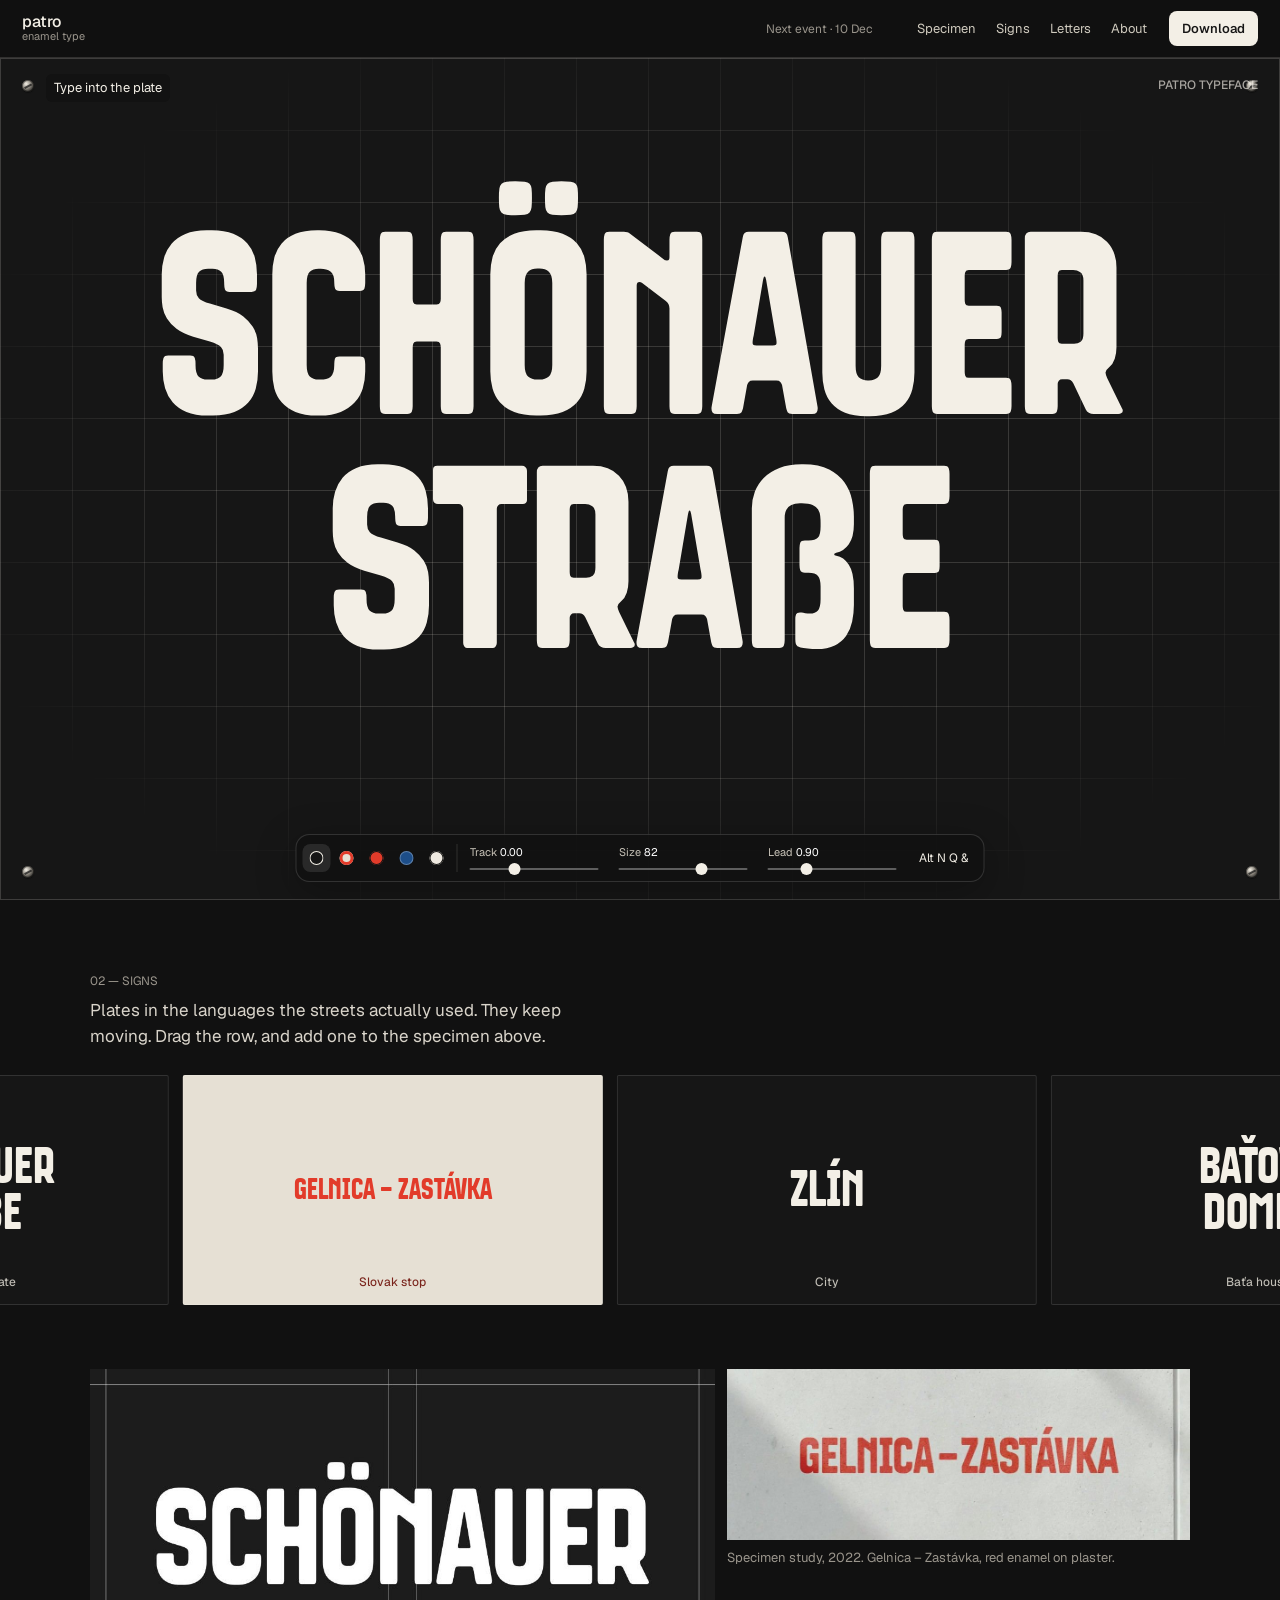
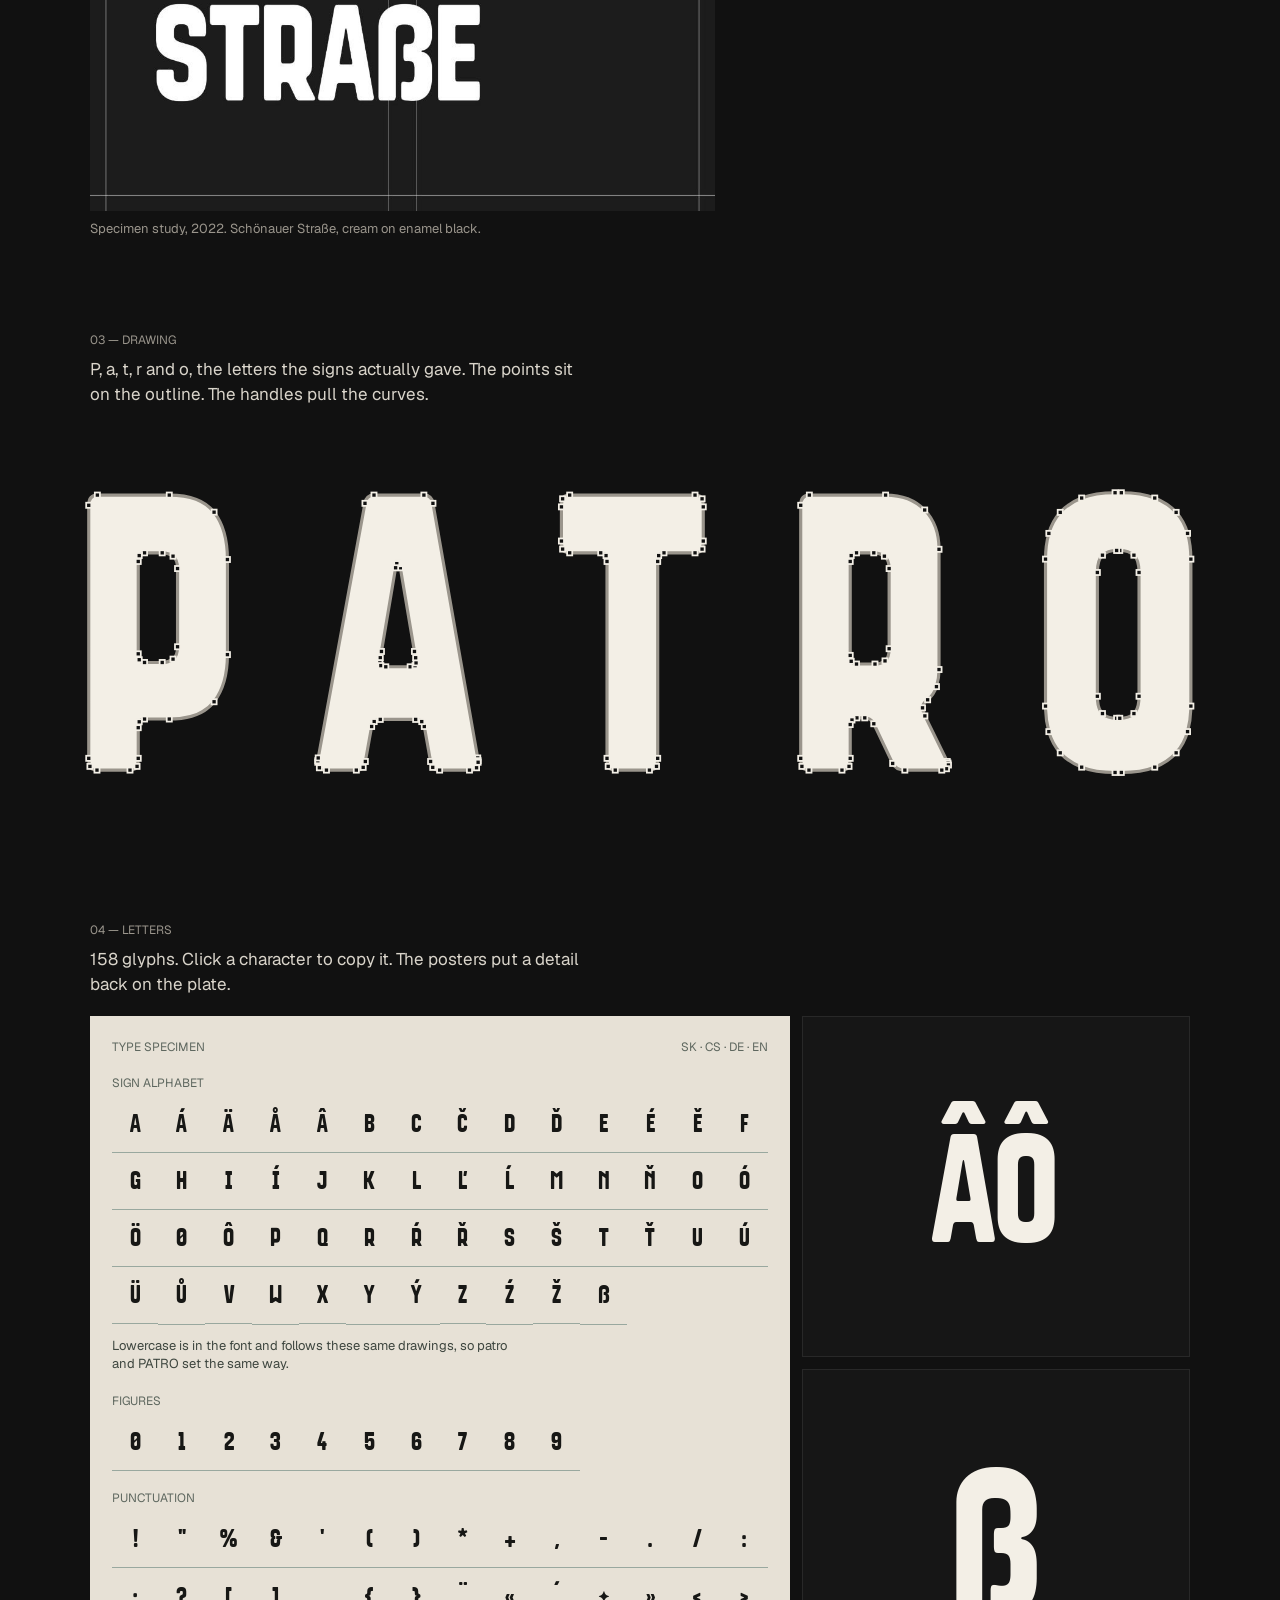
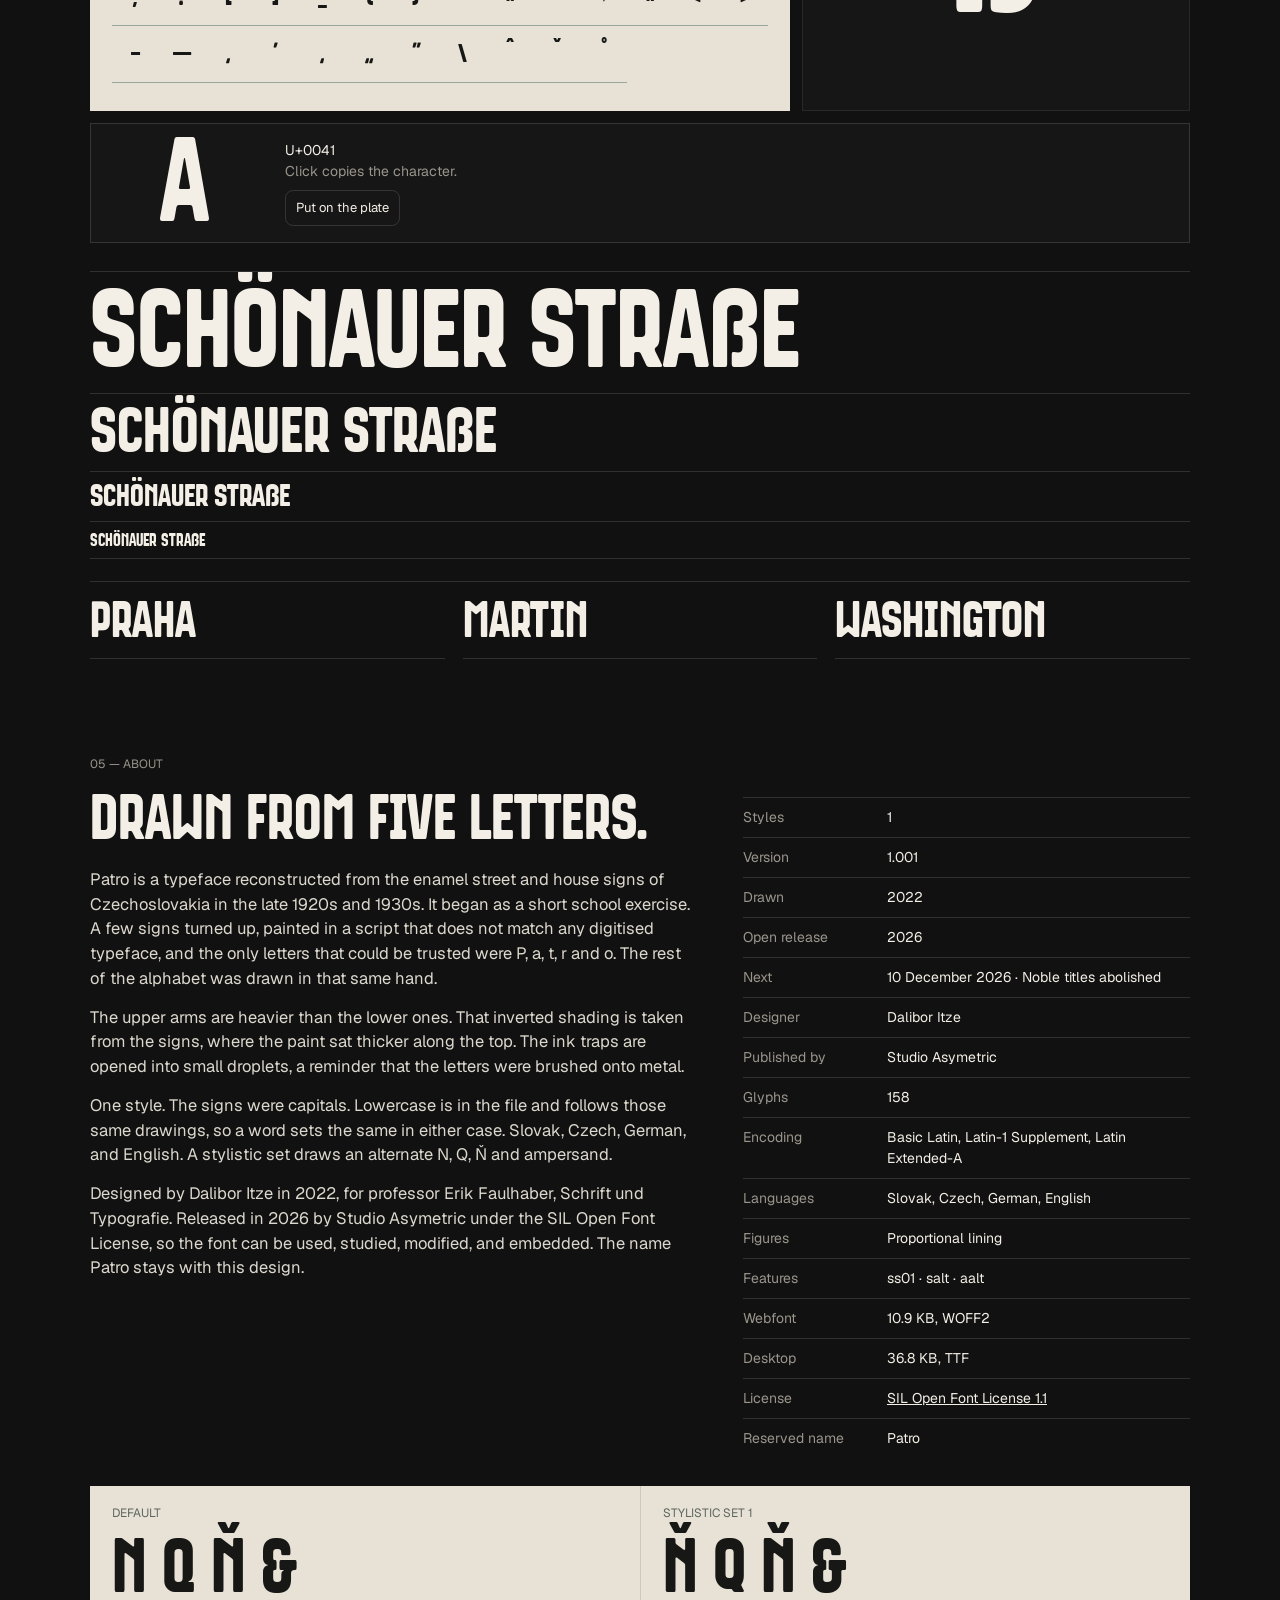
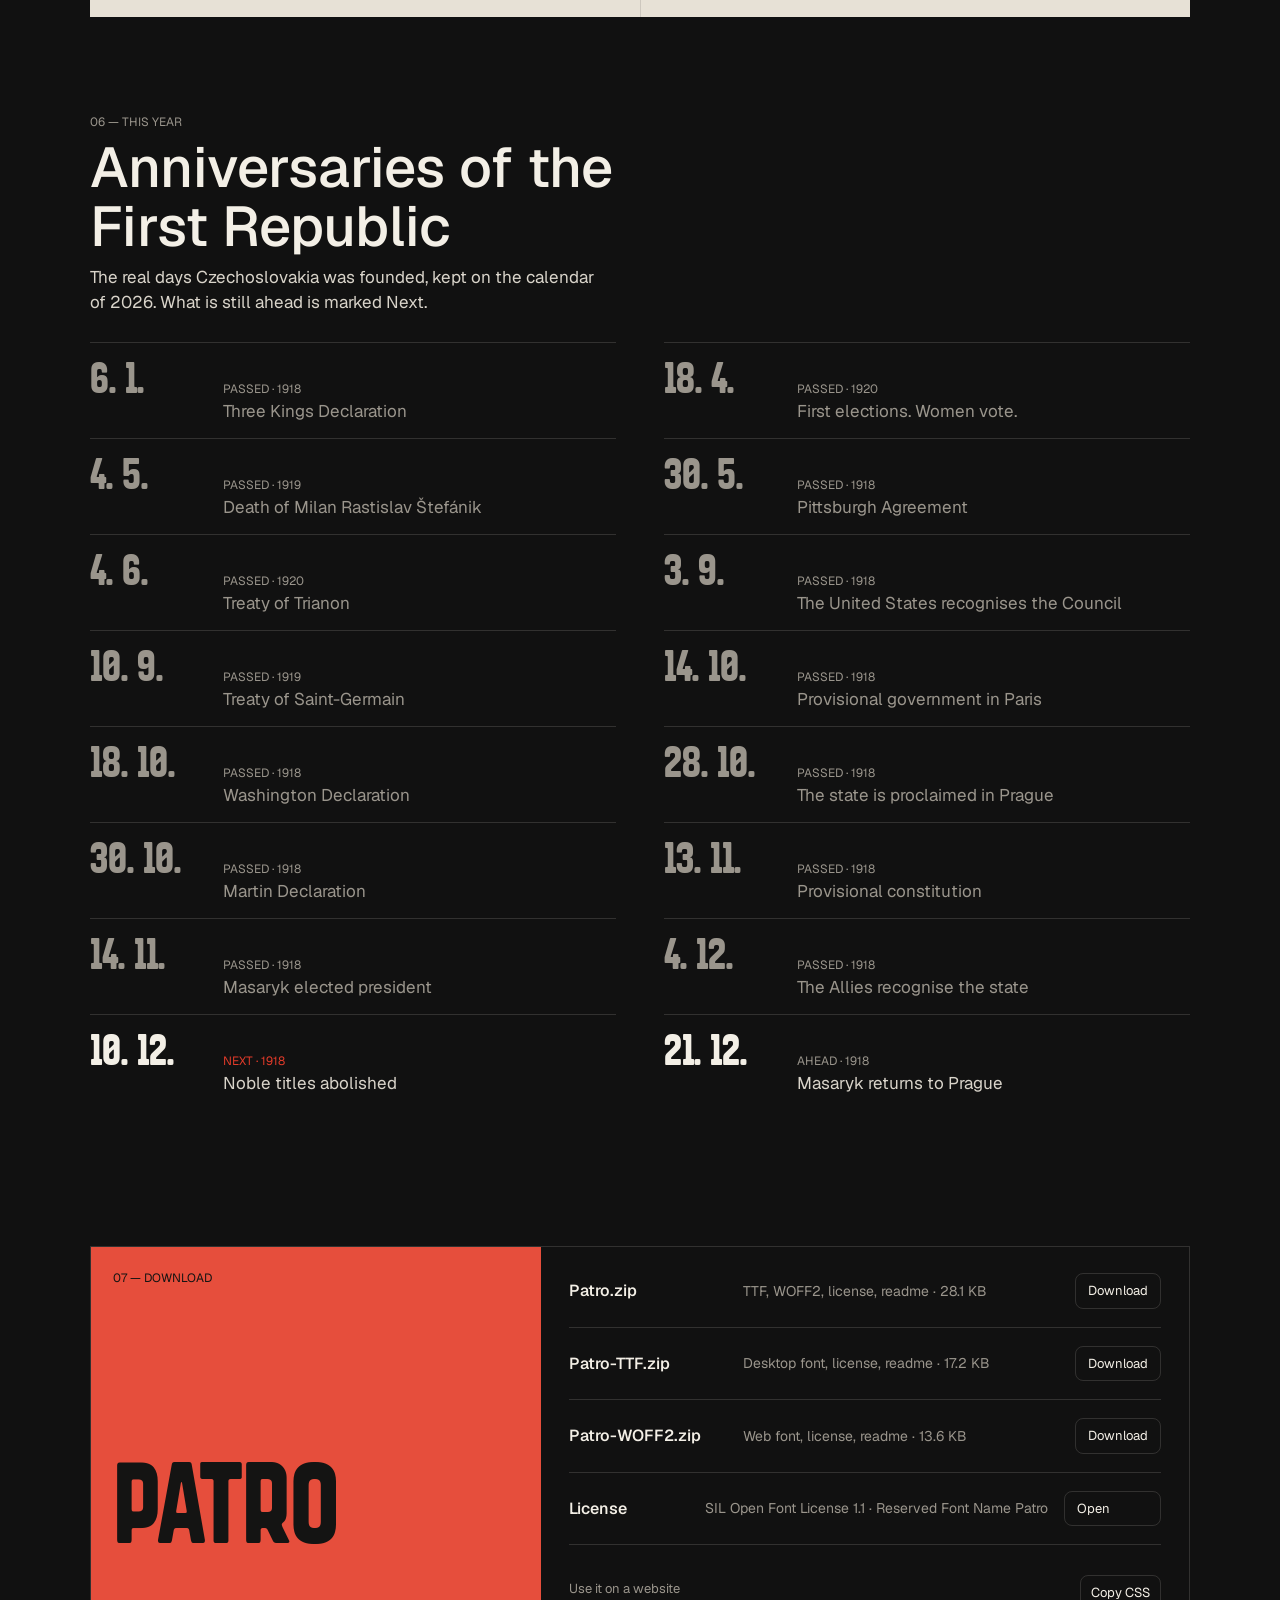
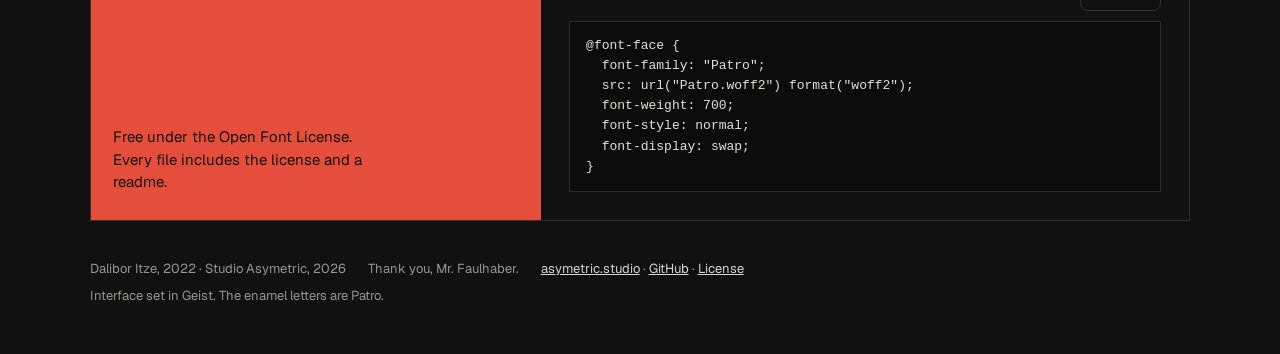
==== commit 2b1c2a32: "Describe Patro as a typeface for search. The pages, sitemap, and structured data name the font so Go" ====
--- a/index.html
+++ b/index.html
@@ -3,16 +3,25 @@
 <head>
   <meta charset="utf-8">
   <meta name="viewport" content="width=device-width, initial-scale=1">
-  <title>Patro — enamel sign typeface</title>
+  <title>Patro typeface — free enamel sign font</title>
   <meta name="author" content="Dalibor Itze">
   <meta name="description" content="Patro is a free typeface reconstructed from Czechoslovak enamel signs of the late 1920s and 1930s. Type a sign, then download the font.">
+  <meta name="robots" content="index, follow, max-image-preview:large">
   <link rel="canonical" href="https://patro.asymetric.studio/">
-  <meta property="og:title" content="Patro — enamel sign typeface">
-  <meta property="og:description" content="A free reconstruction of Czechoslovak enamel signs. Type into the plate, then take the font home.">
+  <meta property="og:site_name" content="Patro typeface">
+  <meta property="og:locale" content="en">
+  <meta property="og:title" content="Patro typeface — free enamel sign font">
+  <meta property="og:description" content="Patro is a free typeface reconstructed from Czechoslovak enamel signs. Type into the plate, then download the font.">
   <meta property="og:image" content="https://patro.asymetric.studio/og.jpg">
+  <meta property="og:image:width" content="1200">
+  <meta property="og:image:height" content="630">
+  <meta property="og:image:alt" content="Patro typeface set as an enamel street sign.">
   <meta property="og:url" content="https://patro.asymetric.studio/">
   <meta property="og:type" content="website">
   <meta name="twitter:card" content="summary_large_image">
+  <meta name="twitter:title" content="Patro typeface — free enamel sign font">
+  <meta name="twitter:description" content="Patro is a free typeface reconstructed from Czechoslovak enamel signs. Type into the plate, then download the font.">
+  <meta name="twitter:image" content="https://patro.asymetric.studio/og.jpg">
   <meta name="theme-color" content="#111111">
   <link rel="icon" href="/favicon-32.png" type="image/png" sizes="32x32">
   <link rel="apple-touch-icon" href="/apple-touch-icon.png">
@@ -20,6 +29,52 @@
   <link rel="preload" href="/fonts/Patro.woff2" as="font" type="font/woff2" crossorigin>
   <link rel="stylesheet" href="/css/lenis.css">
   <link rel="stylesheet" href="/css/site.css">
+  <script type="application/ld+json">
+  {
+    "@context": "https://schema.org",
+    "@graph": [
+      {
+        "@type": "WebSite",
+        "@id": "https://patro.asymetric.studio/#website",
+        "url": "https://patro.asymetric.studio/",
+        "name": "Patro typeface",
+        "description": "Patro is a free typeface reconstructed from Czechoslovak enamel signs of the late 1920s and 1930s.",
+        "inLanguage": "en",
+        "publisher": { "@id": "https://patro.asymetric.studio/#studio" }
+      },
+      {
+        "@type": "Organization",
+        "@id": "https://patro.asymetric.studio/#studio",
+        "name": "Studio Asymetric",
+        "url": "https://asymetric.studio"
+      },
+      {
+        "@type": "Person",
+        "@id": "https://patro.asymetric.studio/#designer",
+        "name": "Dalibor Itze",
+        "url": "https://asymetric.studio"
+      },
+      {
+        "@type": "CreativeWork",
+        "@id": "https://patro.asymetric.studio/#typeface",
+        "name": "Patro",
+        "alternateName": "Patro typeface",
+        "url": "https://patro.asymetric.studio/",
+        "description": "A free typeface reconstructed from Czechoslovak enamel street and house signs.",
+        "genre": "Typeface",
+        "inLanguage": ["sk", "cs", "de", "en"],
+        "dateCreated": "2022",
+        "datePublished": "2026",
+        "creator": { "@id": "https://patro.asymetric.studio/#designer" },
+        "publisher": { "@id": "https://patro.asymetric.studio/#studio" },
+        "license": "https://openfontlicense.org",
+        "encodingFormat": ["font/ttf", "font/woff2"],
+        "image": "https://patro.asymetric.studio/og.jpg",
+        "isAccessibleForFree": true
+      }
+    ]
+  }
+  </script>
   <script>
     document.documentElement.classList.add("is-loading");
     setTimeout(function () {
@@ -61,6 +116,7 @@
       <span class="screw s2" aria-hidden="true"></span>
       <span class="screw s3" aria-hidden="true"></span>
       <span class="screw s4" aria-hidden="true"></span>
+      <h1 class="plate-name">Patro typeface</h1>
       <p class="hint" id="hint">Type into the plate</p>
       <div
         id="editor"
@@ -193,8 +249,8 @@
       </div>
       <div class="about-grid">
         <div class="essay">
-          <h1 class="about-display live-type">Drawn from five letters.</h1>
-          <p>Patro is a reconstruction of the enamel street and house signs of Czechoslovakia in the late 1920s and 1930s. It began as a short school exercise. A few signs turned up, painted in a script that does not match any digitised typeface, and the only letters that could be trusted were P, a, t, r and o. The rest of the alphabet was drawn in that same hand.</p>
+          <h2 class="about-display live-type">Drawn from five letters.</h2>
+          <p>Patro is a typeface reconstructed from the enamel street and house signs of Czechoslovakia in the late 1920s and 1930s. It began as a short school exercise. A few signs turned up, painted in a script that does not match any digitised typeface, and the only letters that could be trusted were P, a, t, r and o. The rest of the alphabet was drawn in that same hand.</p>
           <p>The upper arms are heavier than the lower ones. That inverted shading is taken from the signs, where the paint sat thicker along the top. The ink traps are opened into small droplets, a reminder that the letters were brushed onto metal.</p>
           <p>One style. The signs were capitals. Lowercase is in the file and follows those same drawings, so a word sets the same in either case. Slovak, Czech, German, and English. A stylistic set draws an alternate N, Q, Ň and ampersand.</p>
           <p>Designed by Dalibor Itze in 2022, for professor Erik Faulhaber, Schrift und Typografie. Released in 2026 by Studio Asymetric under the SIL Open Font License, so the font can be used, studied, modified, and embedded. The name Patro stays with this design.</p>
--- a/css/site.css
+++ b/css/site.css
@@ -360,6 +360,20 @@
     linear-gradient(90deg, var(--grid) 1px, transparent 1px);
   background-size: 72px 72px;
   mask-image: radial-gradient(ellipse at center, #000 42%, transparent 80%);
+  pointer-events: none;
+}
+
+.plate-name {
+  position: absolute;
+  top: 18px;
+  right: 22px;
+  margin: 0;
+  z-index: 2;
+  font-size: 12px;
+  font-weight: 500;
+  letter-spacing: 0;
+  text-transform: uppercase;
+  color: var(--quiet);
   pointer-events: none;
 }
 
@@ -1281,6 +1295,7 @@
   .inks { border-right: 0; }
 
   .hint { left: 16px; }
+  .plate-name { right: 16px; top: 14px; }
 
   .sec-head,
   .studies,
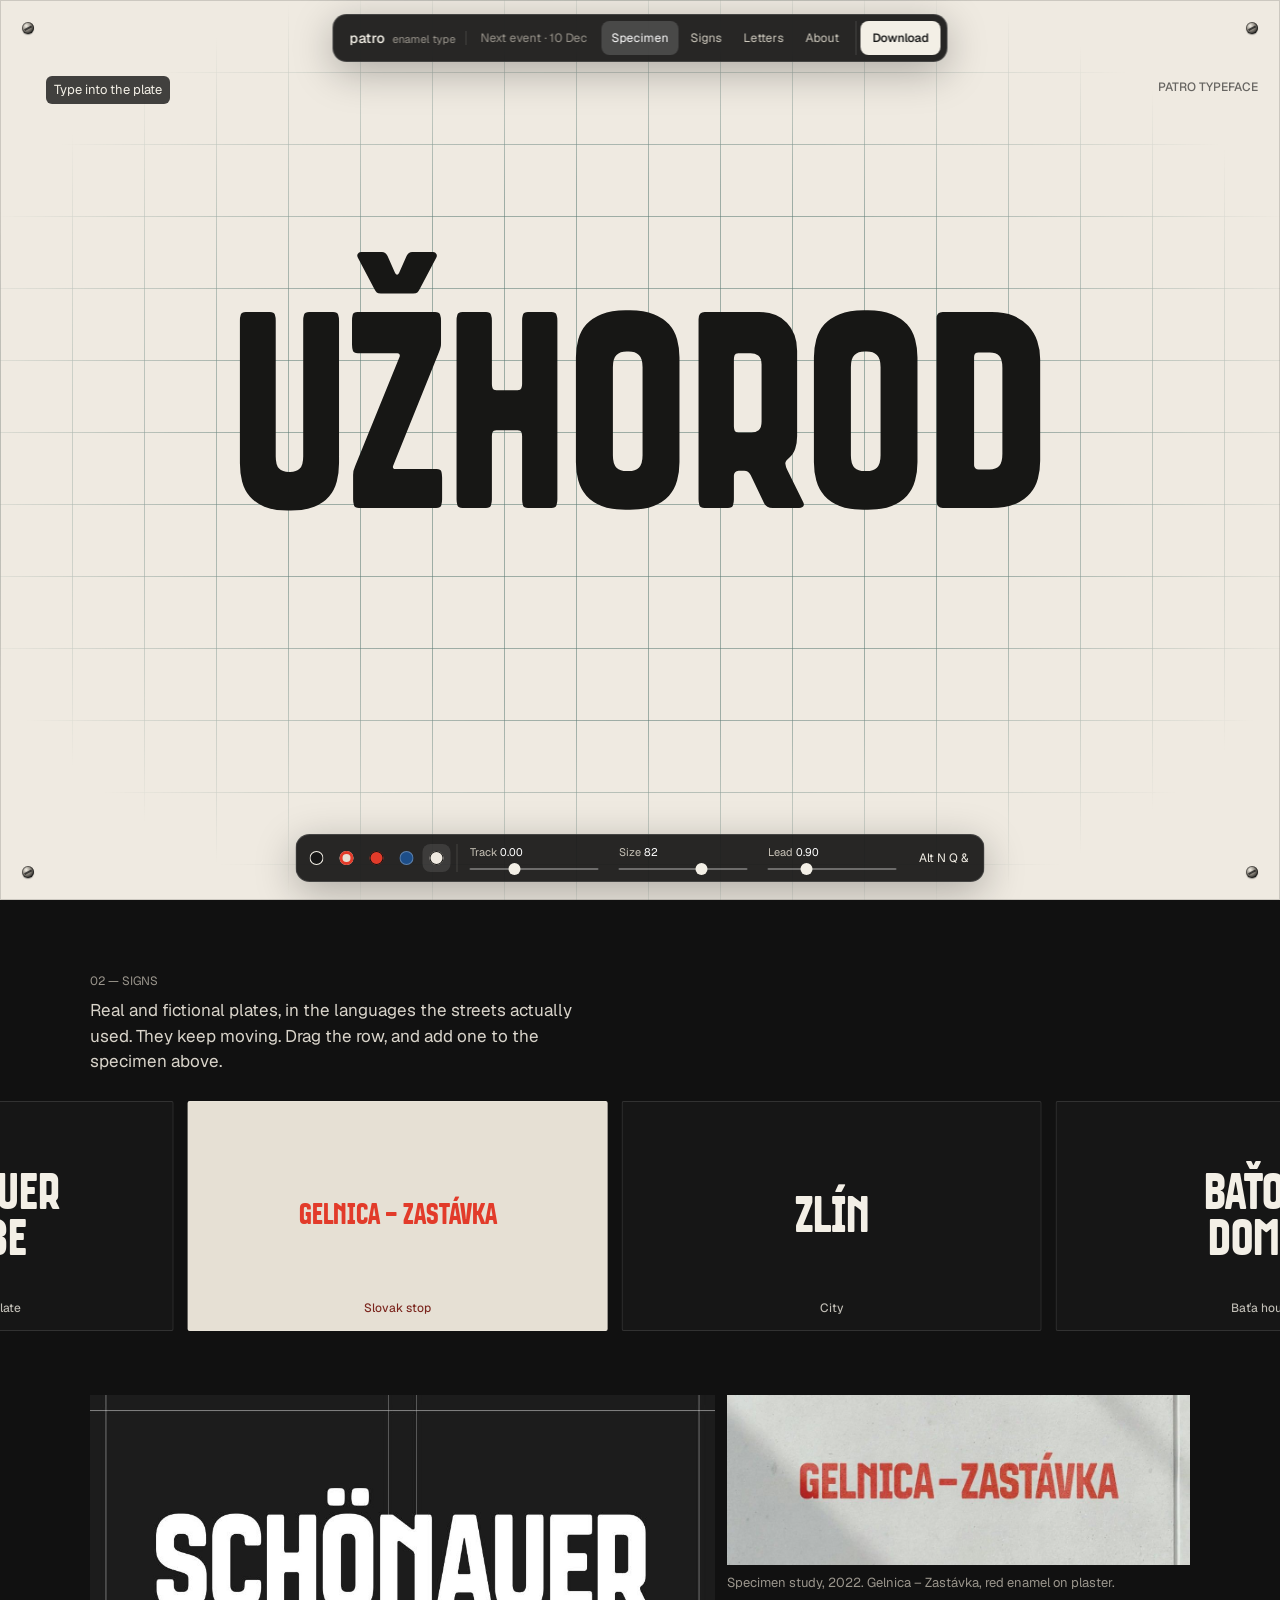
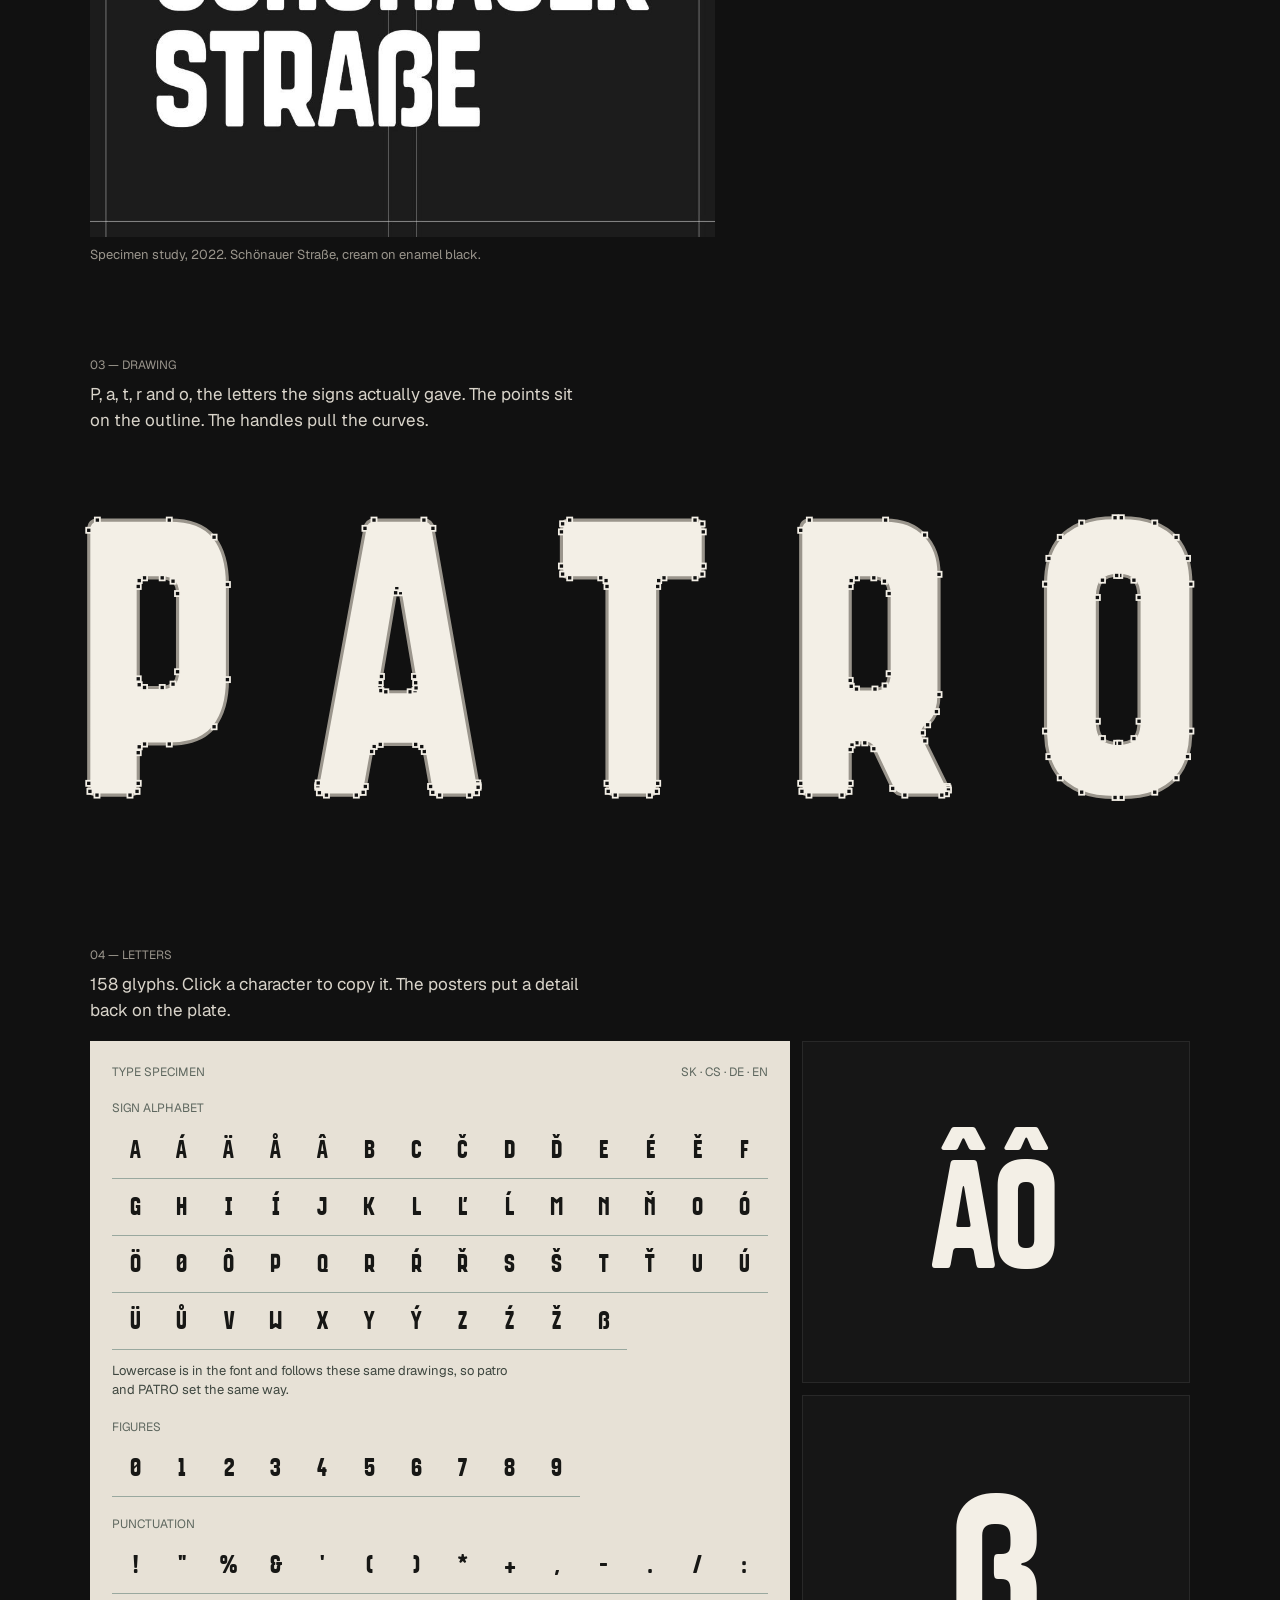
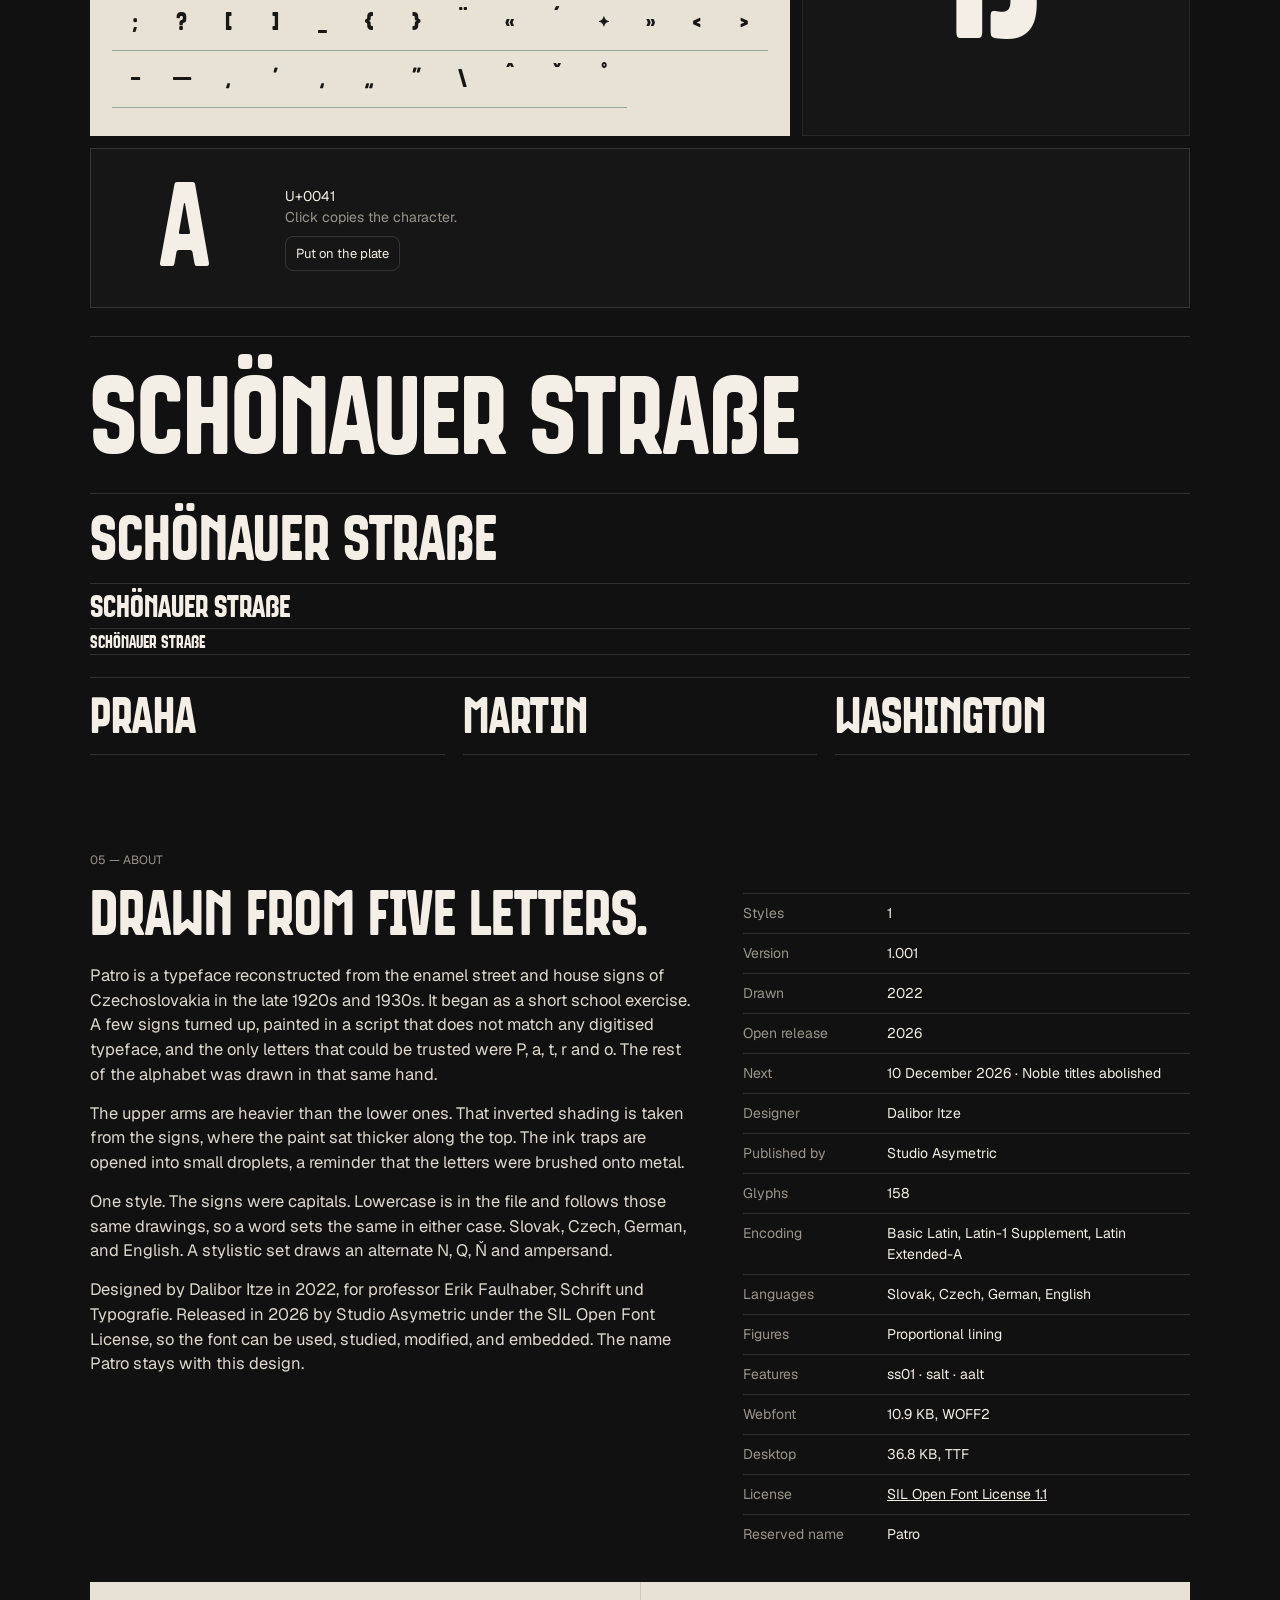
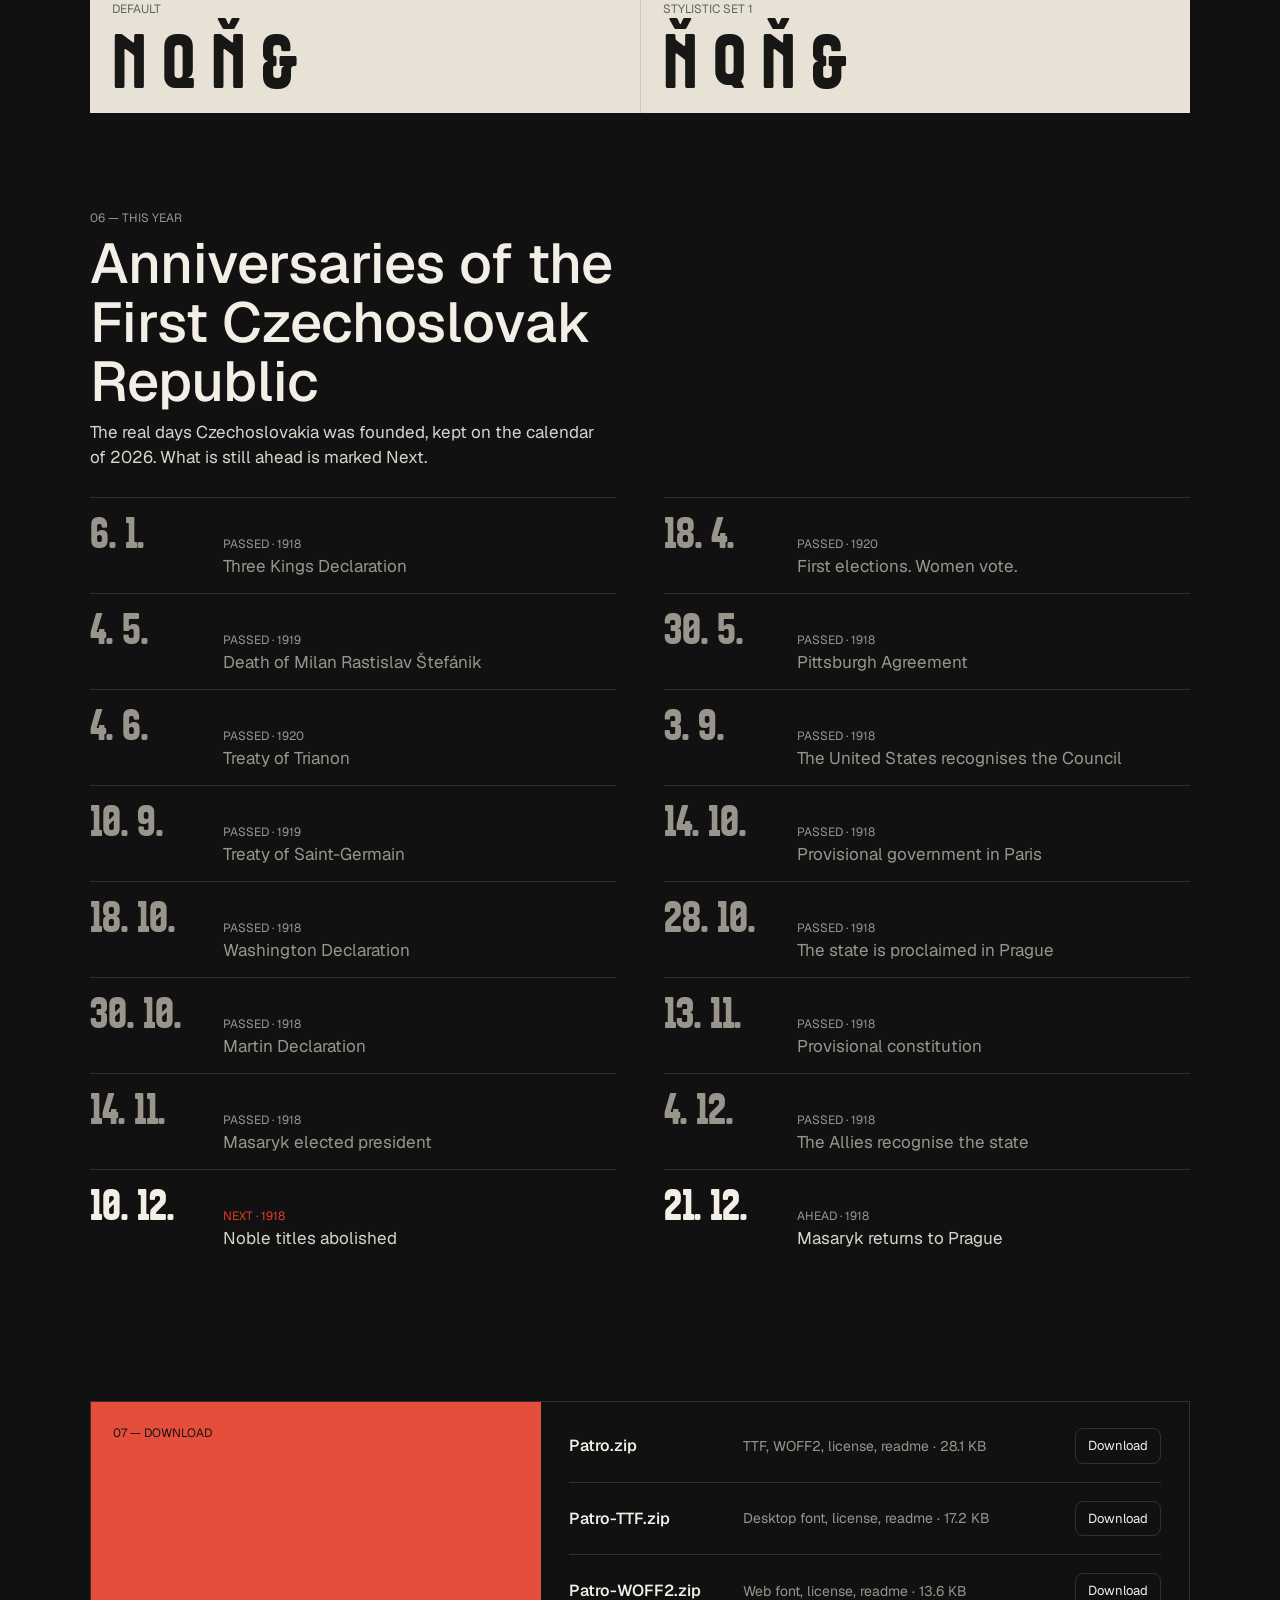
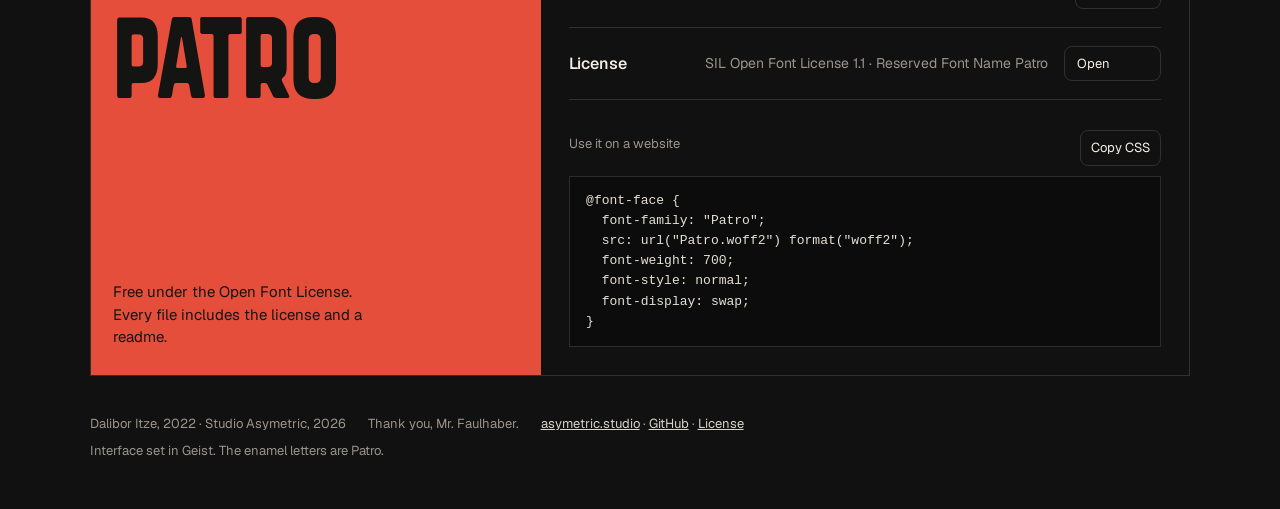
==== commit 3bc1908b: "Open each visit on a city and let the nav follow the page. Co-authored-by: Cursor <cursoragent@curso" ====
--- a/index.html
+++ b/index.html
@@ -152,6 +152,7 @@
           <input id="lead" type="range" min="78" max="120" step="1" value="90" aria-label="Leading">
         </label>
         <button type="button" class="dock-toggle" id="ss01" aria-pressed="false" title="Alternate drawings for N, Q, Ň and ampersand">Alt N Q &amp;</button>
+        <button type="button" class="dock-toggle" id="typeSign" hidden aria-pressed="false">Type</button>
         <p class="missing" id="missing" hidden></p>
       </div>
     </section>
@@ -159,7 +160,7 @@
     <section id="signs" class="block reveal">
       <div class="sec-head">
         <p class="sec-kicker">02 — Signs</p>
-        <p class="sec-lead">Plates in the languages the streets actually used. They keep moving. Drag the row, and add one to the specimen above.</p>
+        <p class="sec-lead">Real and fictional plates, in the languages the streets actually used. They keep moving. Drag the row, and add one to the specimen above.</p>
       </div>
       <div class="rail" id="rail" role="region" aria-label="Sign showcases">
         <div class="rail-track" id="railTrack"></div>
@@ -290,7 +291,7 @@
     <section id="year" class="block year reveal" aria-labelledby="year-title">
       <div class="sec-head">
         <p class="sec-kicker">06 — This year</p>
-        <h2 id="year-title" class="year-title">Anniversaries of the First Republic</h2>
+        <h2 id="year-title" class="year-title">Anniversaries of the First Czechoslovak Republic</h2>
         <p class="sec-lead">The real days Czechoslovakia was founded, kept on the calendar of <span data-republic-year>this year</span>. What is still ahead is marked Next.</p>
       </div>
       <ol class="year-list" data-republic-list></ol>
--- a/css/site.css
+++ b/css/site.css
@@ -36,7 +36,7 @@
   --sheet: #e7e1d6;
   --grid-teal: rgba(90, 122, 116, 0.55);
   --dock: rgba(17, 17, 17, 0.9);
-  --nav-h: 58px;
+  --nav-h: 76px;
   color-scheme: dark;
 }
 
@@ -106,126 +106,118 @@
 /* Navigation */
 
 .nav {
-  position: sticky;
-  top: 0;
+  position: fixed;
+  top: 14px;
+  left: 50%;
+  transform: translateX(-50%);
   z-index: 20;
-  height: var(--nav-h);
+  width: max-content;
+  max-width: calc(100% - 20px);
+  height: auto;
   display: flex;
   align-items: center;
-  gap: 22px;
-  padding: 0 22px;
-  background: rgba(17, 17, 17, 0.92);
+  gap: 4px;
+  padding: 6px;
+  border-radius: 14px;
+  background: var(--dock);
+  color: var(--cream);
+  border: 1px solid rgba(255, 255, 255, 0.14);
+  box-shadow: 0 10px 40px rgba(0, 0, 0, 0.28);
   backdrop-filter: blur(16px);
-  border-bottom: 1px solid var(--line);
-  transition:
-    height 0.5s cubic-bezier(0.22, 1, 0.36, 1),
-    padding 0.5s cubic-bezier(0.22, 1, 0.36, 1),
-    gap 0.5s cubic-bezier(0.22, 1, 0.36, 1),
-    background 0.45s ease;
+  overflow-x: auto;
 }
 
 .nav.is-min {
-  height: 46px;
-  gap: 14px;
-  padding: 0 16px;
-  background: rgba(17, 17, 17, 0.97);
+  background: rgba(17, 17, 17, 0.96);
 }
 
 .brand {
   display: flex;
-  flex-direction: column;
+  align-items: baseline;
+  gap: 8px;
+  flex: 0 0 auto;
+  padding: 0 10px;
+  border-right: 1px solid var(--line);
   text-decoration: none;
   line-height: 1.05;
-  min-width: 92px;
 }
 
 .brand-name {
-  font-size: 16px;
+  font-size: 14px;
   font-weight: 520;
   letter-spacing: 0;
-  transition: font-size 0.45s cubic-bezier(0.22, 1, 0.36, 1);
-}
-
-.nav.is-min .brand-name { font-size: 14px; }
+}
 
 .brand-meta {
   display: block;
-  max-height: 14px;
+  interpolate-size: allow-keywords;
+  max-width: max-content;
   overflow: hidden;
   font-size: 11px;
   color: var(--muted);
+  white-space: nowrap;
   opacity: 1;
-  transition:
-    max-height 0.45s cubic-bezier(0.22, 1, 0.36, 1),
-    opacity 0.3s ease;
+  transition: max-width 1.15s cubic-bezier(0.16, 1, 0.3, 1), opacity 0.85s ease;
 }
 
 .nav.is-min .brand-meta {
-  max-height: 0;
+  max-width: 0;
   opacity: 0;
+  transition: max-width 0.4s ease, opacity 0.25s ease;
 }
 
 .nav-next {
-  margin: 0 0 0 auto;
+  margin: 0;
+  interpolate-size: allow-keywords;
+  max-width: max-content;
+  padding: 8px 10px;
+  border-radius: 8px;
   font-size: 12px;
   color: var(--muted);
   white-space: nowrap;
   text-decoration: none;
-}
-
-.nav-next:hover { color: white; }
+  overflow: hidden;
+  transition: max-width 1.15s cubic-bezier(0.16, 1, 0.3, 1), opacity 0.85s ease, padding 1.15s cubic-bezier(0.16, 1, 0.3, 1);
+}
+
+.nav-next:hover { color: white; background: rgba(255, 255, 255, 0.08); }
 
 .nav-links {
   display: flex;
-  gap: 20px;
-  margin-left: auto;
-}
-
-.nav-next:not([hidden]) + .nav-links { margin-left: 22px; }
+  gap: 2px;
+  margin: 0;
+  padding-right: 6px;
+  border-right: 1px solid var(--line);
+}
 
 .nav-links a {
-  position: relative;
   text-decoration: none;
-  font-size: 13px;
+  border-radius: 8px;
+  padding: 8px 10px;
+  font-size: 12px;
   color: #cfcabe;
-  transition: color 0.2s ease, font-size 0.45s cubic-bezier(0.22, 1, 0.36, 1);
-}
-
-.nav-links a::after {
-  content: "";
-  position: absolute;
-  left: 0;
-  right: 0;
-  bottom: -5px;
-  height: 1px;
-  background: currentColor;
-  transform: scaleX(0);
-  transform-origin: left;
-  transition: transform 0.35s cubic-bezier(0.22, 1, 0.36, 1);
-}
-
-.nav-links a:hover { color: white; }
-.nav-links a:hover::after { transform: scaleX(1); }
-
-.nav.is-min .nav-links a { font-size: 12px; }
+  white-space: nowrap;
+  transition: color 0.2s ease, background 0.2s ease;
+}
+
+.nav-links a:hover { color: white; background: rgba(255, 255, 255, 0.1); }
+.nav-links a.is-on { color: white; background: rgba(255, 255, 255, 0.16); }
 
 .nav-download {
+  flex: 0 0 auto;
   text-decoration: none;
   background: var(--cream);
   color: #161616;
-  font-size: 13px;
+  font-size: 12px;
   font-weight: 560;
-  padding: 8px 13px;
+  padding: 8px 12px;
   border-radius: 8px;
-  transition: background 0.25s ease, color 0.25s ease, padding 0.45s cubic-bezier(0.22, 1, 0.36, 1), font-size 0.45s cubic-bezier(0.22, 1, 0.36, 1);
-}
-
-.nav.is-min .nav-download {
-  padding: 5px 10px;
-  font-size: 12px;
+  white-space: nowrap;
+  transition: background 0.25s ease, color 0.25s ease;
 }
 
 .nav-download:hover { background: var(--red); color: var(--cream); }
+.nav-download.is-on { background: white; }
 
 /* Stage */
 
@@ -237,7 +229,7 @@
   --rim: rgba(243, 239, 230, 0.18);
   --quiet: rgba(243, 239, 230, 0.66);
   position: relative;
-  min-height: calc(100svh - var(--nav-h));
+  min-height: 100svh;
   display: flex;
   align-items: center;
   justify-content: center;
@@ -365,7 +357,7 @@
 
 .plate-name {
   position: absolute;
-  top: 18px;
+  top: 78px;
   right: 22px;
   margin: 0;
   z-index: 2;
@@ -379,7 +371,7 @@
 
 .hint {
   position: absolute;
-  top: 16px;
+  top: 76px;
   left: 46px;
   margin: 0;
   z-index: 2;
@@ -413,6 +405,9 @@
 .editor:focus-visible {
   outline: none;
 }
+
+html.plate-locked .stage { cursor: default; }
+html.plate-locked .hint { display: none; }
 
 .screw {
   position: absolute;
@@ -837,7 +832,7 @@
   display: flex;
   align-items: center;
   gap: 28px;
-  padding: 8px 8px 8px 22px;
+  padding: 28px 8px 28px 22px;
   background: #161616;
   border: 1px solid var(--line);
 }
@@ -879,9 +874,9 @@
 
 .waterfall p {
   margin: 0;
-  padding: 10px 0;
+  padding: 0.16em 0 0.08em;
   border-bottom: 1px solid var(--line);
-  line-height: 0.9;
+  line-height: 1.15;
   letter-spacing: 0;
   overflow: hidden;
   white-space: nowrap;
@@ -1096,7 +1091,7 @@
 .colophon-quiet { width: 100%; }
 
 .license {
-  padding: 56px 7vw 88px;
+  padding: 108px 7vw 88px;
   max-width: 860px;
 }
 
@@ -1171,7 +1166,7 @@
 
 .year-title {
   margin: 0;
-  max-width: 16ch;
+  max-width: 20ch;
   font-size: clamp(32px, 4.4vw, 56px);
   font-weight: 520;
   line-height: 1.05;
@@ -1252,34 +1247,36 @@
 @media (max-width: 760px) {
   .nav,
   .nav.is-min {
+    top: 10px;
+    max-width: calc(100% - 16px);
     height: auto;
-    flex-wrap: wrap;
-    padding: 12px 14px;
-    gap: 10px 14px;
+    flex-wrap: nowrap;
+    padding: 6px;
+    gap: 2px;
   }
 
-  .nav.is-min { padding: 8px 14px; gap: 8px 12px; }
-
-  .nav-links { max-height: 40px; transition: max-height 0.45s cubic-bezier(0.22, 1, 0.36, 1), opacity 0.35s ease; }
-
-  .nav.is-min .nav-links {
-    max-height: 0;
+  .nav-links {
+    width: auto;
+    interpolate-size: allow-keywords;
+    max-width: max-content;
+    margin: 0;
+    gap: 2px;
+    overflow: hidden;
+    transition: max-width 1.15s cubic-bezier(0.16, 1, 0.3, 1), opacity 0.85s ease, padding 1.15s cubic-bezier(0.16, 1, 0.3, 1);
+  }
+
+  .nav.is-min .nav-links,
+  .nav.is-min .nav-next {
+    max-width: 0;
     opacity: 0;
+    padding-right: 0;
+    border: 0;
     pointer-events: none;
+    transition: max-width 0.4s ease, opacity 0.25s ease, padding 0.4s ease;
   }
 
-  .nav-links {
-    order: 3;
-    width: 100%;
-    margin-left: 0;
-    overflow-x: auto;
-    gap: 16px;
-  }
-
-  .nav-next:not([hidden]) + .nav-links { margin-left: 0; }
-
   .stage {
-    min-height: calc(100svh - 96px);
+    min-height: 100svh;
     padding: 56px 16px 118px;
   }
 
@@ -1295,7 +1292,8 @@
   .inks { border-right: 0; }
 
   .hint { left: 16px; }
-  .plate-name { right: 16px; top: 14px; }
+  .plate-name { right: 16px; top: 72px; }
+  .hint { top: 70px; }
 
   .sec-head,
   .studies,
@@ -1333,6 +1331,7 @@
   .nav,
   .brand-name,
   .brand-meta,
+  .nav-next,
   .nav-download,
   .nav-links,
   .nav-links a,
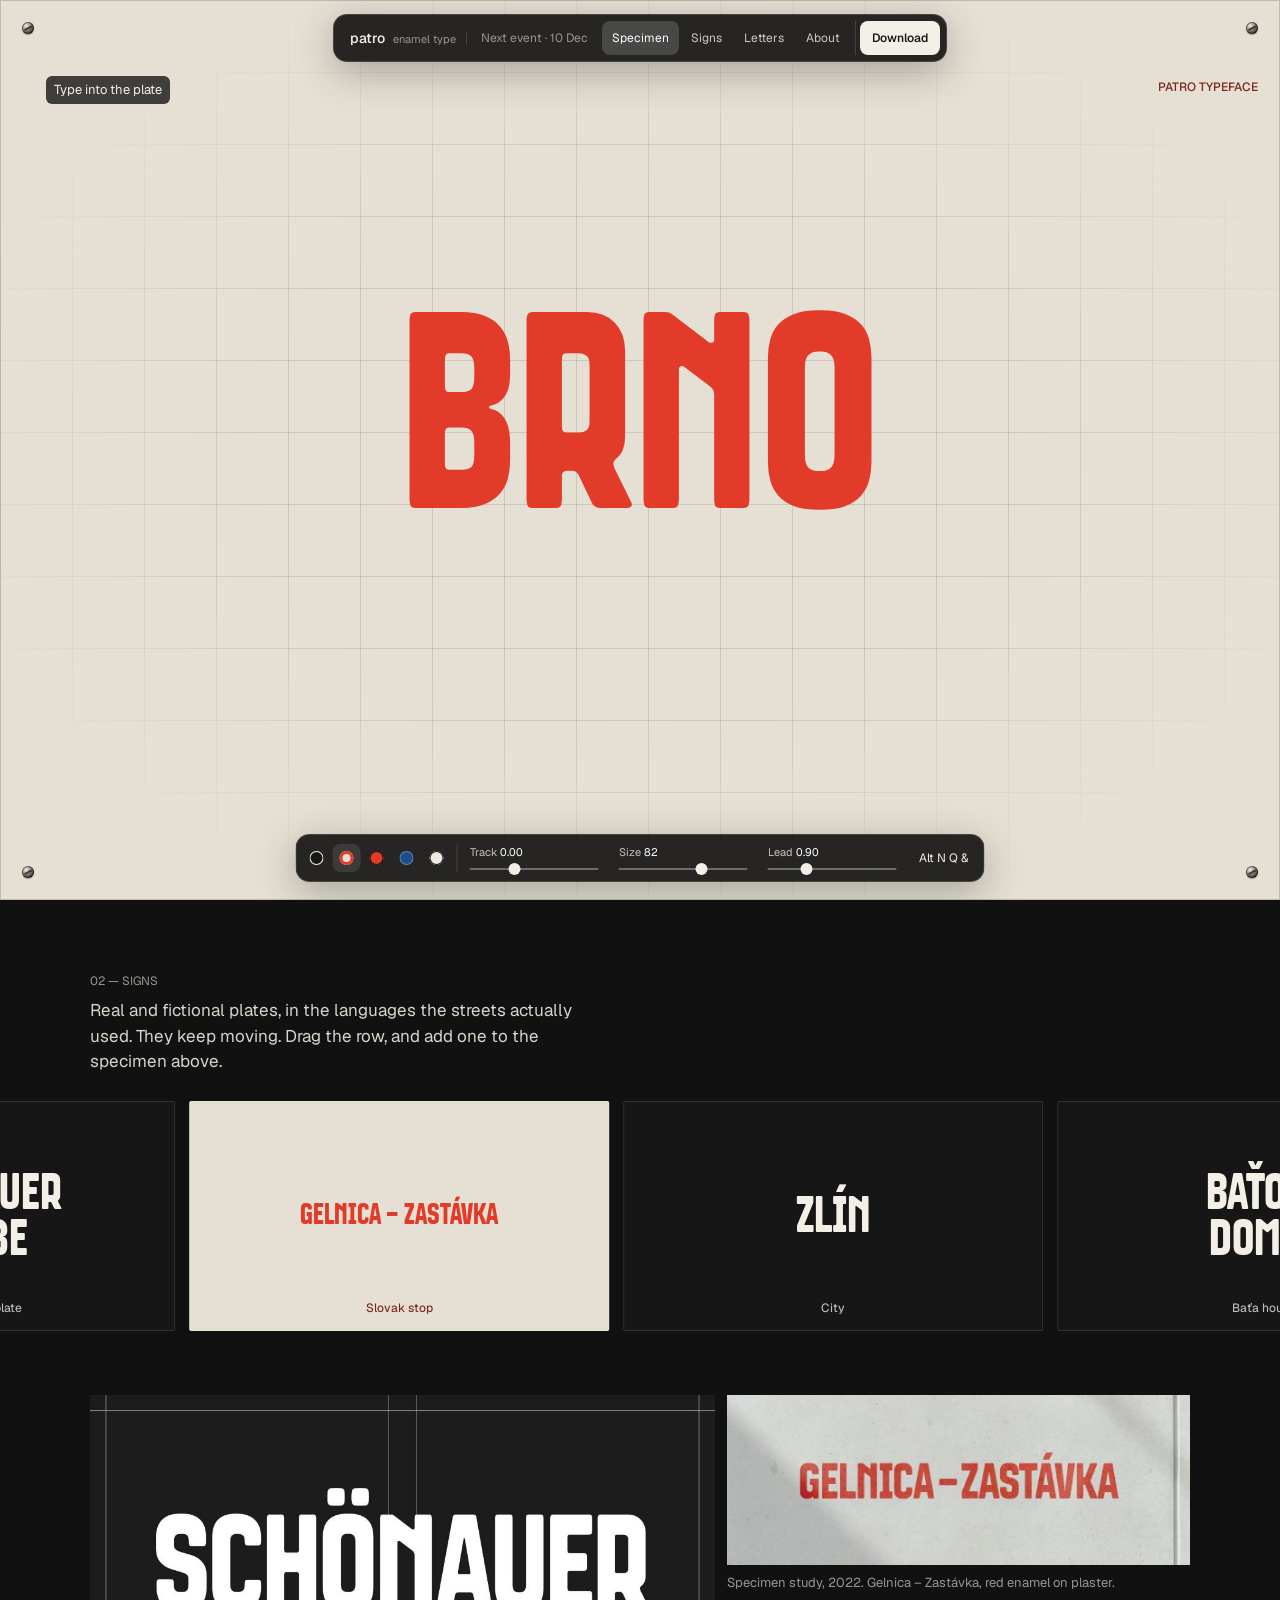
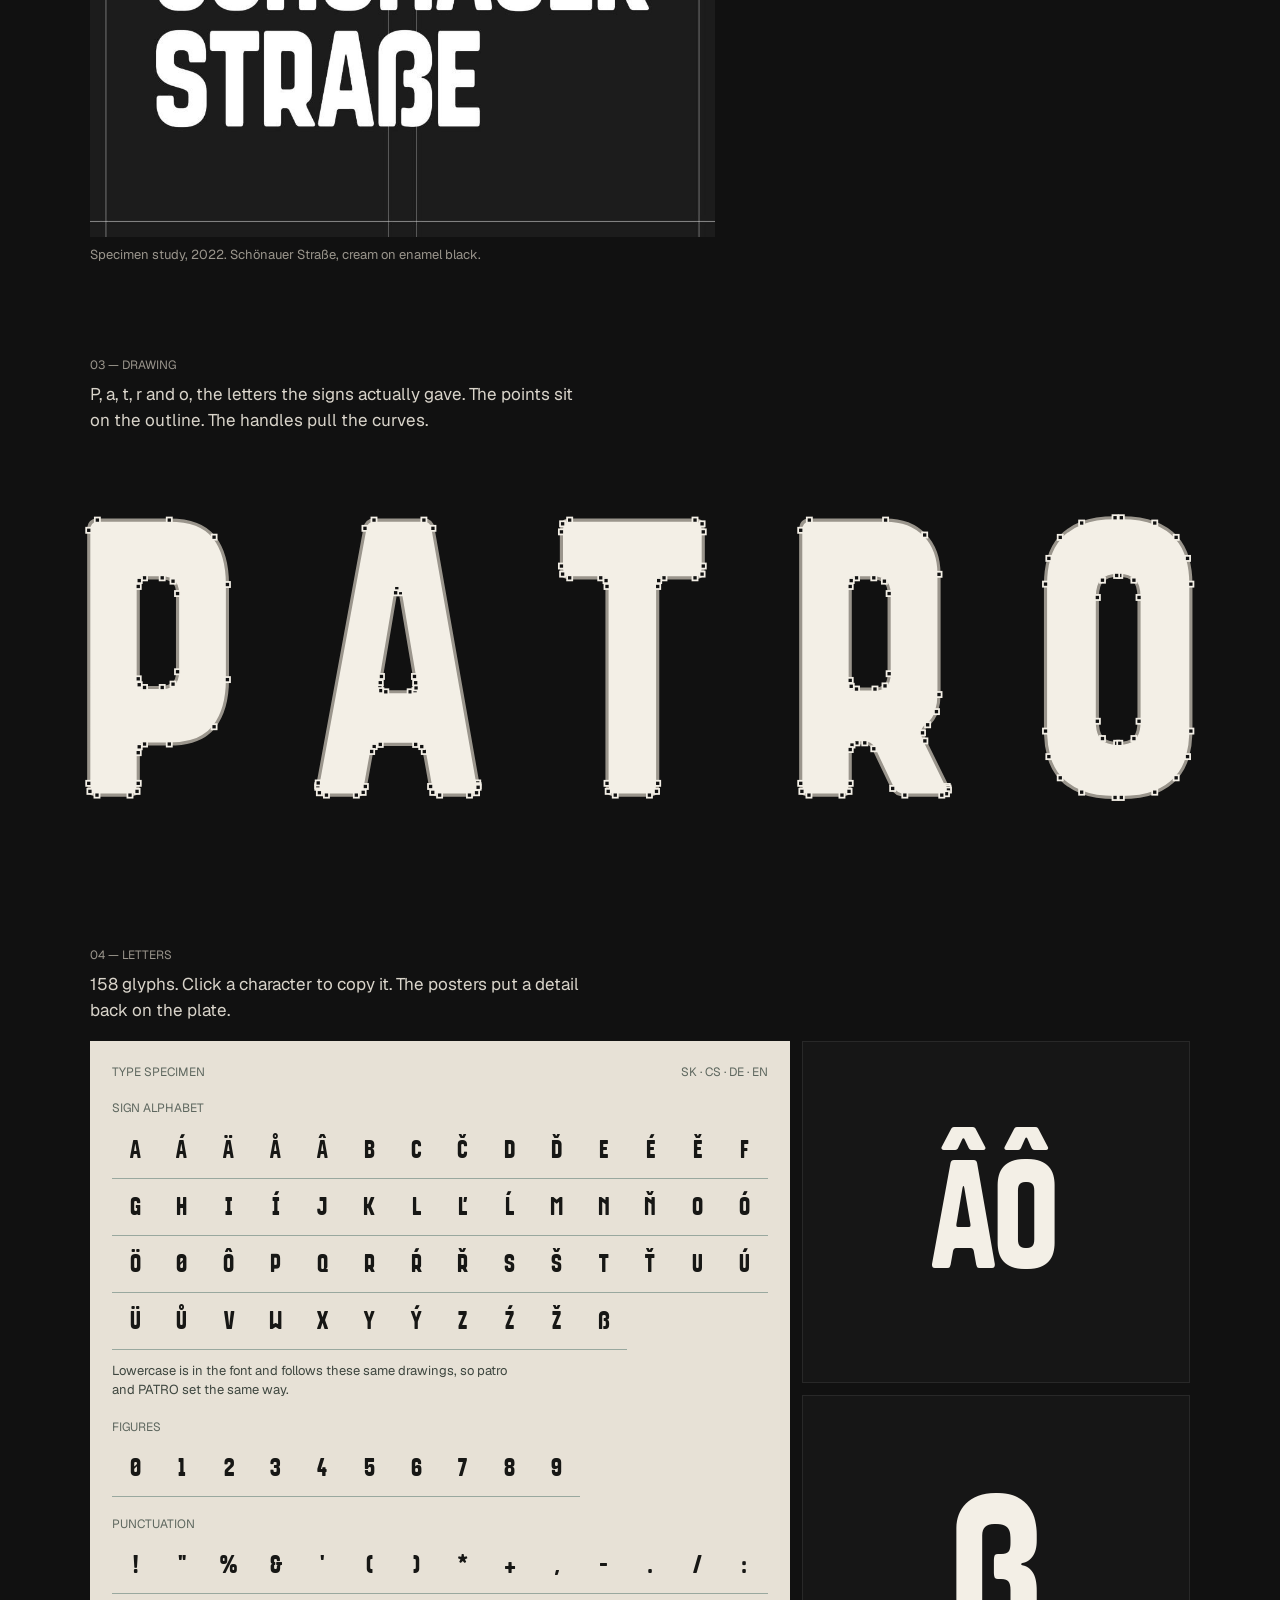
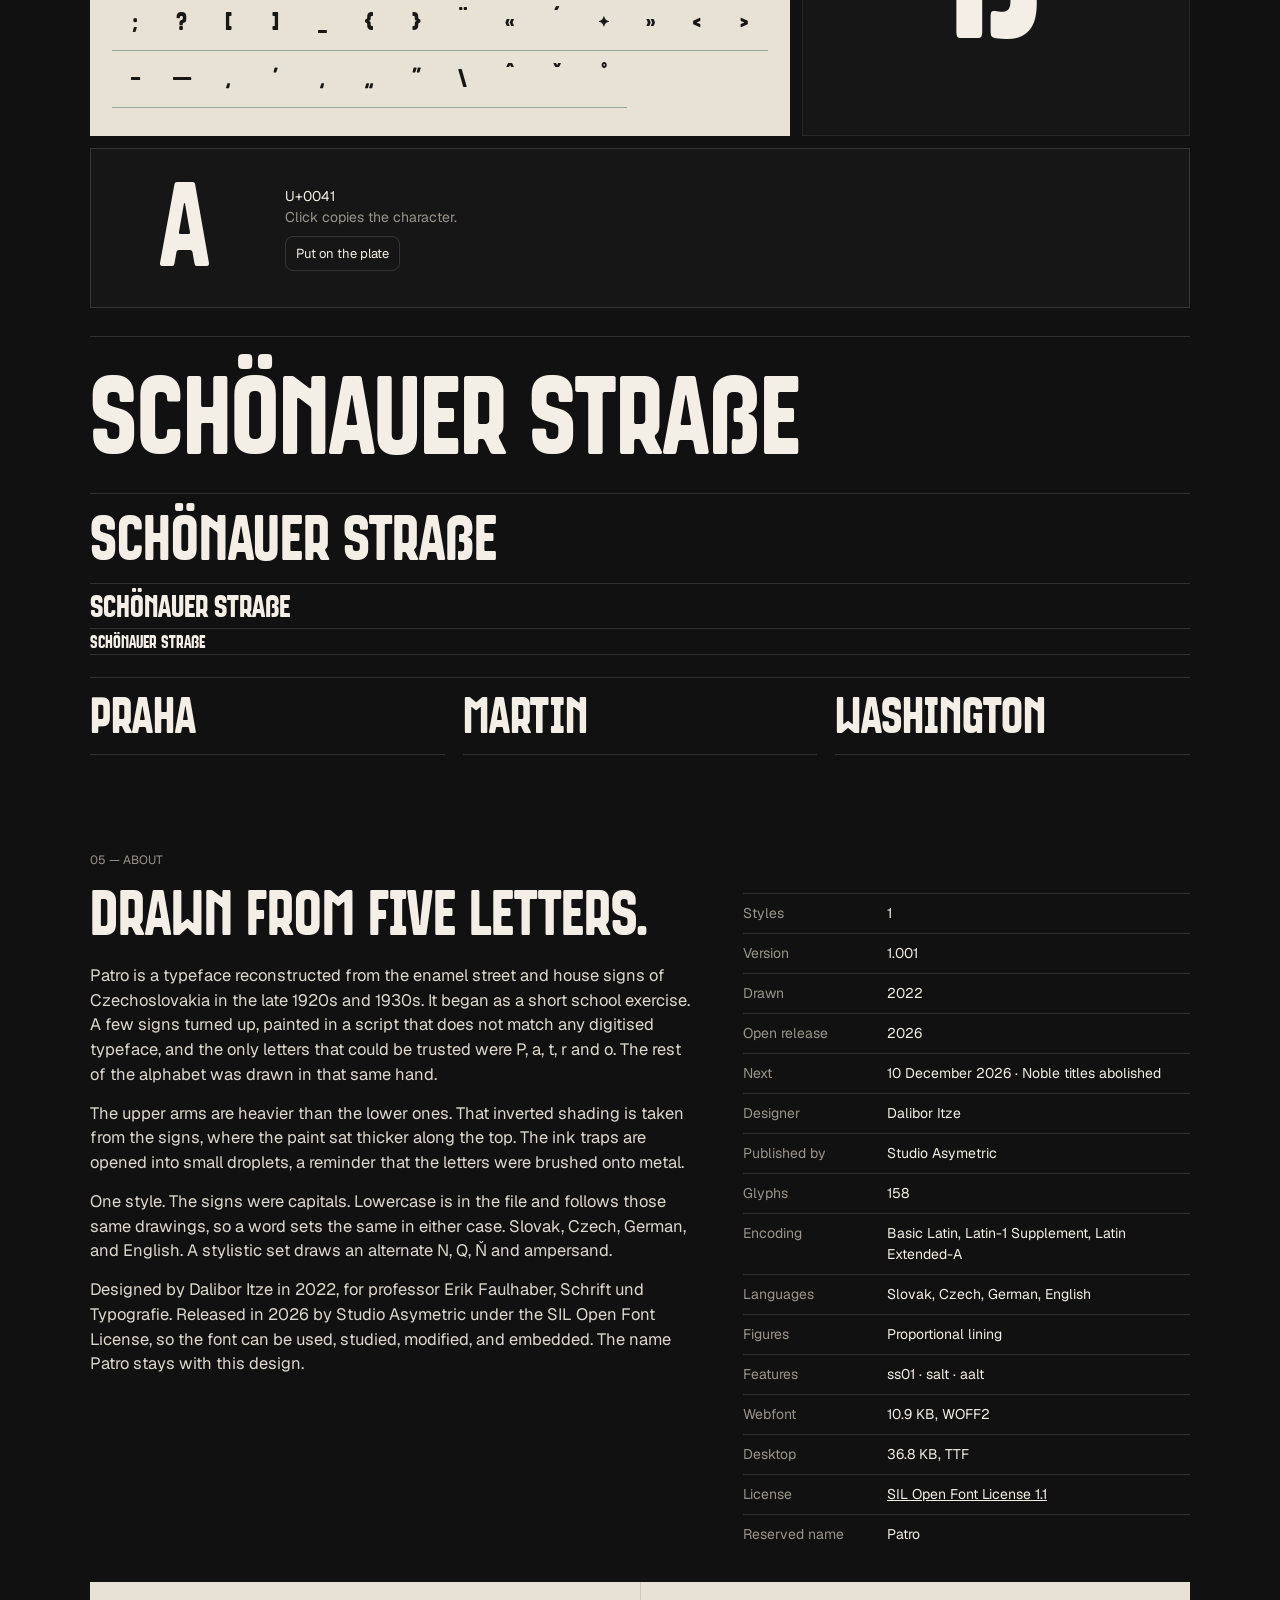
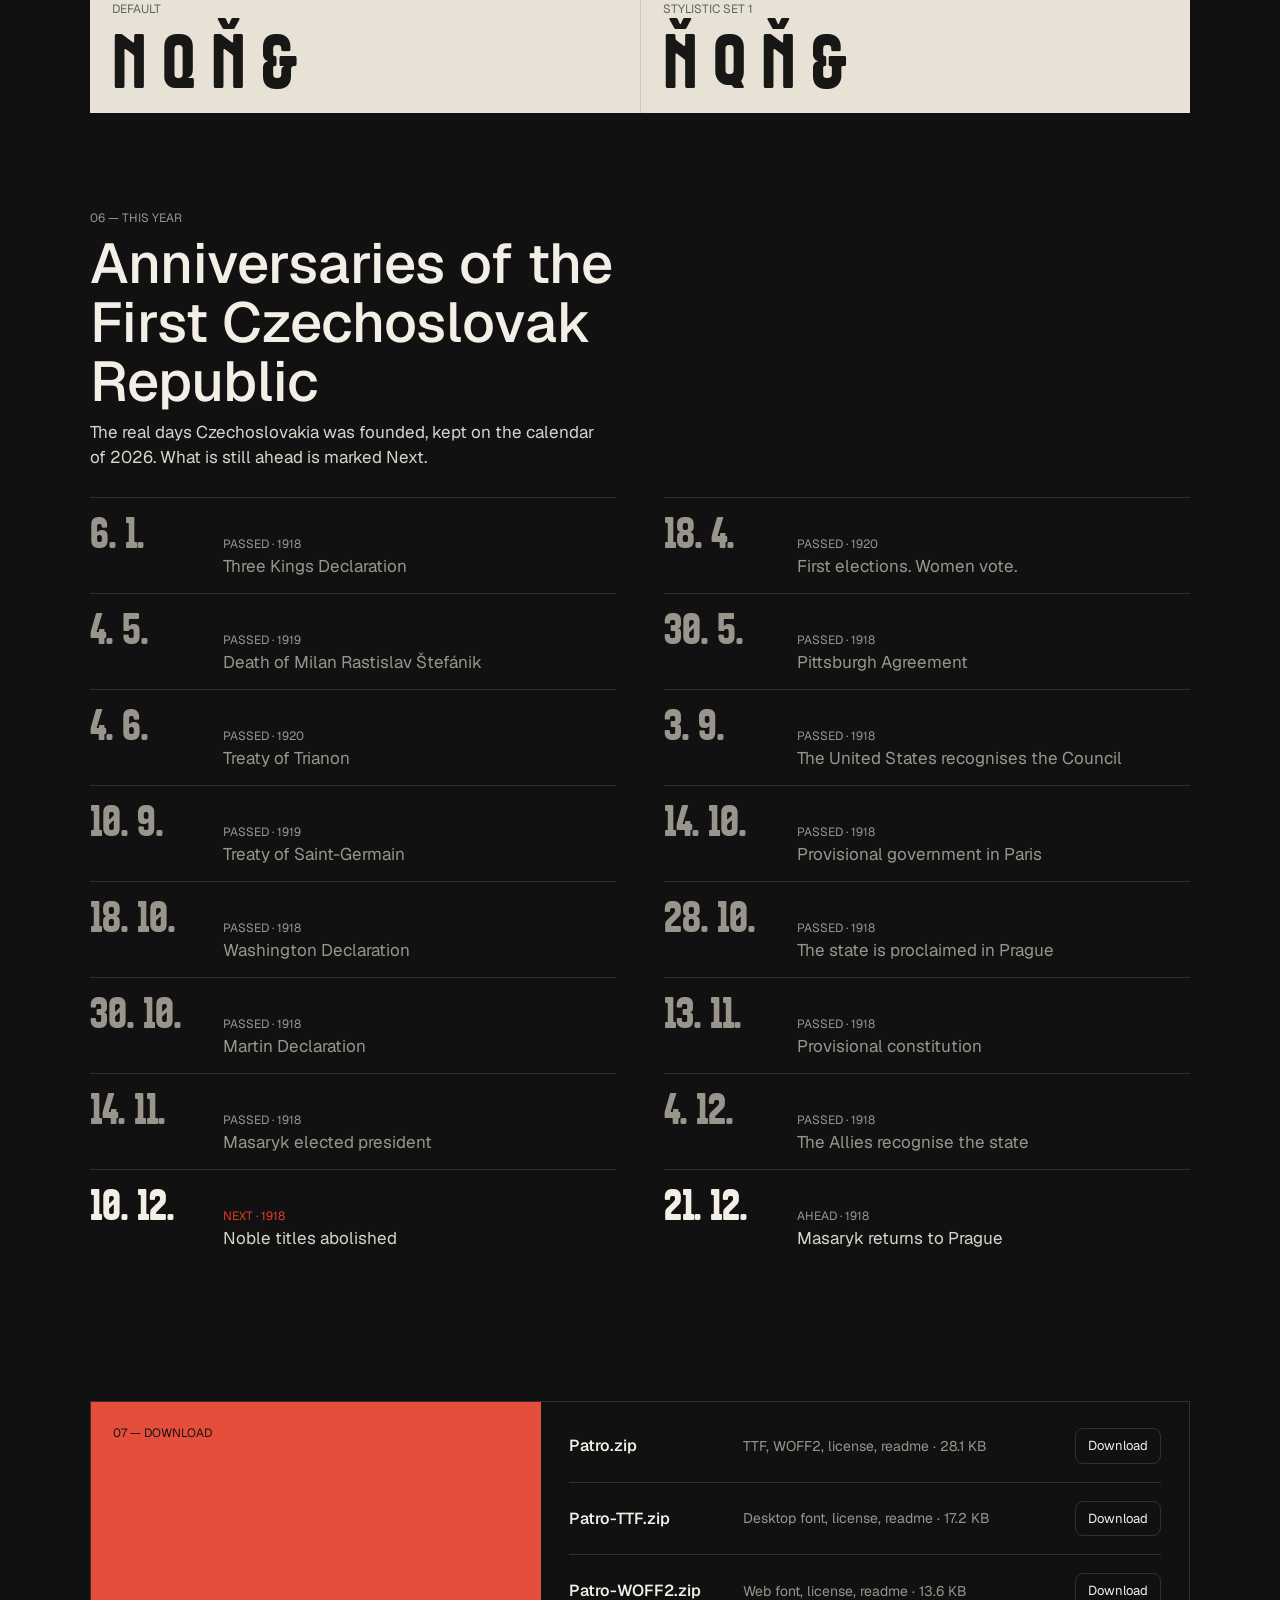
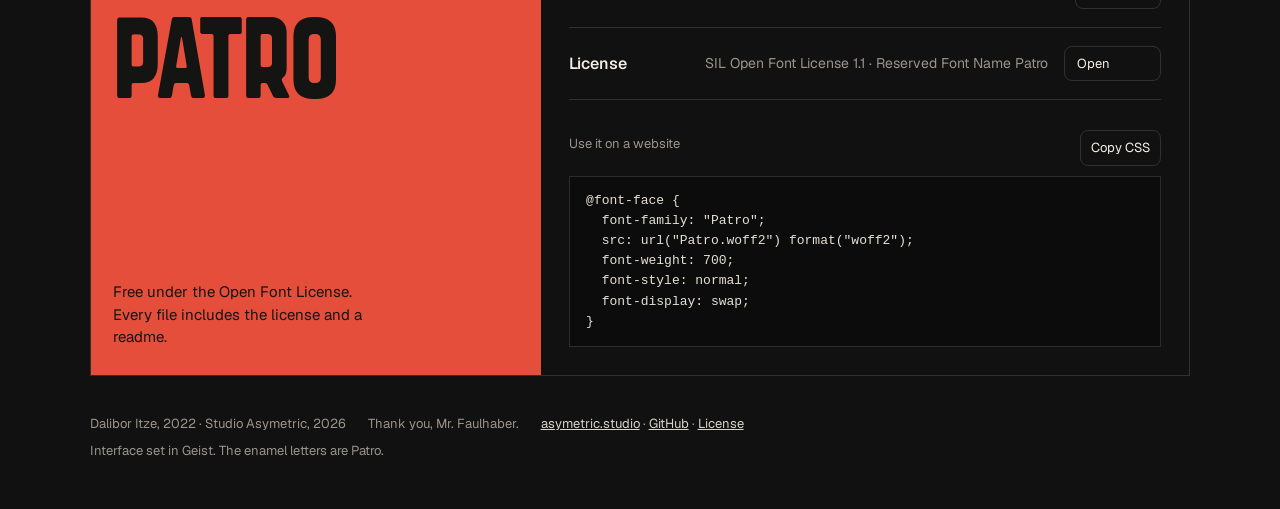
==== commit 32c371e0: "Make the floating nav pill expand and collapse smoothly in production browsers. Co-authored-by: Curs" ====
--- a/index.html
+++ b/index.html
@@ -28,7 +28,7 @@
   <link rel="manifest" href="/site.webmanifest">
   <link rel="preload" href="/fonts/Patro.woff2" as="font" type="font/woff2" crossorigin>
   <link rel="stylesheet" href="/css/lenis.css">
-  <link rel="stylesheet" href="/css/site.css">
+  <link rel="stylesheet" href="/css/site.css?v=2">
   <script type="application/ld+json">
   {
     "@context": "https://schema.org",
@@ -100,12 +100,14 @@
       <span class="brand-name">patro</span>
       <span class="brand-meta">enamel type</span>
     </a>
-    <a class="nav-next" href="#year" data-republic-short hidden>Next event</a>
+    <a class="nav-next" href="#year" data-republic-short hidden><span>Next event</span></a>
     <nav class="nav-links" aria-label="Sections">
-      <a href="#specimen">Specimen</a>
-      <a href="#signs">Signs</a>
-      <a href="#letters">Letters</a>
-      <a href="#about">About</a>
+      <div class="nav-row">
+        <a href="#specimen">Specimen</a>
+        <a href="#signs">Signs</a>
+        <a href="#letters">Letters</a>
+        <a href="#about">About</a>
+      </div>
     </nav>
     <a class="nav-download" href="#download">Download</a>
   </header>
--- a/css/site.css
+++ b/css/site.css
@@ -134,7 +134,6 @@
 .brand {
   display: flex;
   align-items: baseline;
-  gap: 8px;
   flex: 0 0 auto;
   padding: 0 10px;
   border-right: 1px solid var(--line);
@@ -150,26 +149,30 @@
 
 .brand-meta {
   display: block;
-  interpolate-size: allow-keywords;
-  max-width: max-content;
+  min-width: 0;
+  max-width: var(--meta, 8rem);
+  margin-left: 8px;
   overflow: hidden;
   font-size: 11px;
   color: var(--muted);
   white-space: nowrap;
   opacity: 1;
-  transition: max-width 1.15s cubic-bezier(0.16, 1, 0.3, 1), opacity 0.85s ease;
+  transition: max-width 1.15s cubic-bezier(0.22, 0.7, 0.3, 1), margin-left 1.15s cubic-bezier(0.22, 0.7, 0.3, 1), opacity 0.85s ease;
 }
 
 .nav.is-min .brand-meta {
   max-width: 0;
+  min-width: 0;
+  margin-left: 0;
   opacity: 0;
-  transition: max-width 0.4s ease, opacity 0.25s ease;
+  transition: max-width 0.4s ease, margin-left 0.4s ease, opacity 0.25s ease;
 }
 
 .nav-next {
-  margin: 0;
-  interpolate-size: allow-keywords;
-  max-width: max-content;
+  display: block;
+  min-width: 0;
+  max-width: var(--next, 18rem);
+  margin: 0;
   padding: 8px 10px;
   border-radius: 8px;
   font-size: 12px;
@@ -177,17 +180,32 @@
   white-space: nowrap;
   text-decoration: none;
   overflow: hidden;
-  transition: max-width 1.15s cubic-bezier(0.16, 1, 0.3, 1), opacity 0.85s ease, padding 1.15s cubic-bezier(0.16, 1, 0.3, 1);
+  transition: max-width 1.15s cubic-bezier(0.22, 0.7, 0.3, 1), opacity 0.85s ease, padding 1.15s cubic-bezier(0.22, 0.7, 0.3, 1);
+}
+
+.nav-next span {
+  min-width: 0;
+  overflow: hidden;
 }
 
 .nav-next:hover { color: white; background: rgba(255, 255, 255, 0.08); }
 
 .nav-links {
-  display: flex;
-  gap: 2px;
+  display: block;
+  min-width: 0;
+  max-width: var(--links, 18rem);
   margin: 0;
   padding-right: 6px;
   border-right: 1px solid var(--line);
+  overflow: hidden;
+  transition: max-width 1.15s cubic-bezier(0.22, 0.7, 0.3, 1), opacity 0.85s ease, padding 1.15s cubic-bezier(0.22, 0.7, 0.3, 1);
+}
+
+.nav-row {
+  display: flex;
+  gap: 2px;
+  min-width: 0;
+  overflow: hidden;
 }
 
 .nav-links a {
@@ -292,10 +310,10 @@
 
 html.is-on .nav .brand { animation: nav-drop 0.7s cubic-bezier(0.22, 1, 0.36, 1) both; }
 html.is-on .nav-next { animation: nav-drop 0.7s 0.08s cubic-bezier(0.22, 1, 0.36, 1) both; }
-html.is-on .nav-links a:nth-child(1) { animation: nav-drop 0.7s 0.12s cubic-bezier(0.22, 1, 0.36, 1) both; }
-html.is-on .nav-links a:nth-child(2) { animation: nav-drop 0.7s 0.17s cubic-bezier(0.22, 1, 0.36, 1) both; }
-html.is-on .nav-links a:nth-child(3) { animation: nav-drop 0.7s 0.22s cubic-bezier(0.22, 1, 0.36, 1) both; }
-html.is-on .nav-links a:nth-child(4) { animation: nav-drop 0.7s 0.27s cubic-bezier(0.22, 1, 0.36, 1) both; }
+html.is-on .nav-row a:nth-child(1) { animation: nav-drop 0.7s 0.12s cubic-bezier(0.22, 1, 0.36, 1) both; }
+html.is-on .nav-row a:nth-child(2) { animation: nav-drop 0.7s 0.17s cubic-bezier(0.22, 1, 0.36, 1) both; }
+html.is-on .nav-row a:nth-child(3) { animation: nav-drop 0.7s 0.22s cubic-bezier(0.22, 1, 0.36, 1) both; }
+html.is-on .nav-row a:nth-child(4) { animation: nav-drop 0.7s 0.27s cubic-bezier(0.22, 1, 0.36, 1) both; }
 html.is-on .nav-download { animation: nav-drop 0.7s 0.32s cubic-bezier(0.22, 1, 0.36, 1) both; }
 
 .reveal {
@@ -1255,21 +1273,13 @@
     gap: 2px;
   }
 
-  .nav-links {
-    width: auto;
-    interpolate-size: allow-keywords;
-    max-width: max-content;
-    margin: 0;
-    gap: 2px;
-    overflow: hidden;
-    transition: max-width 1.15s cubic-bezier(0.16, 1, 0.3, 1), opacity 0.85s ease, padding 1.15s cubic-bezier(0.16, 1, 0.3, 1);
-  }
-
   .nav.is-min .nav-links,
   .nav.is-min .nav-next {
     max-width: 0;
+    min-width: 0;
     opacity: 0;
     padding-right: 0;
+    padding-left: 0;
     border: 0;
     pointer-events: none;
     transition: max-width 0.4s ease, opacity 0.25s ease, padding 0.4s ease;
@@ -1329,6 +1339,7 @@
   html.is-loading .nav-links a,
   html.is-loading .nav-download { opacity: 1; transform: none; }
   .nav,
+  .brand,
   .brand-name,
   .brand-meta,
   .nav-next,
